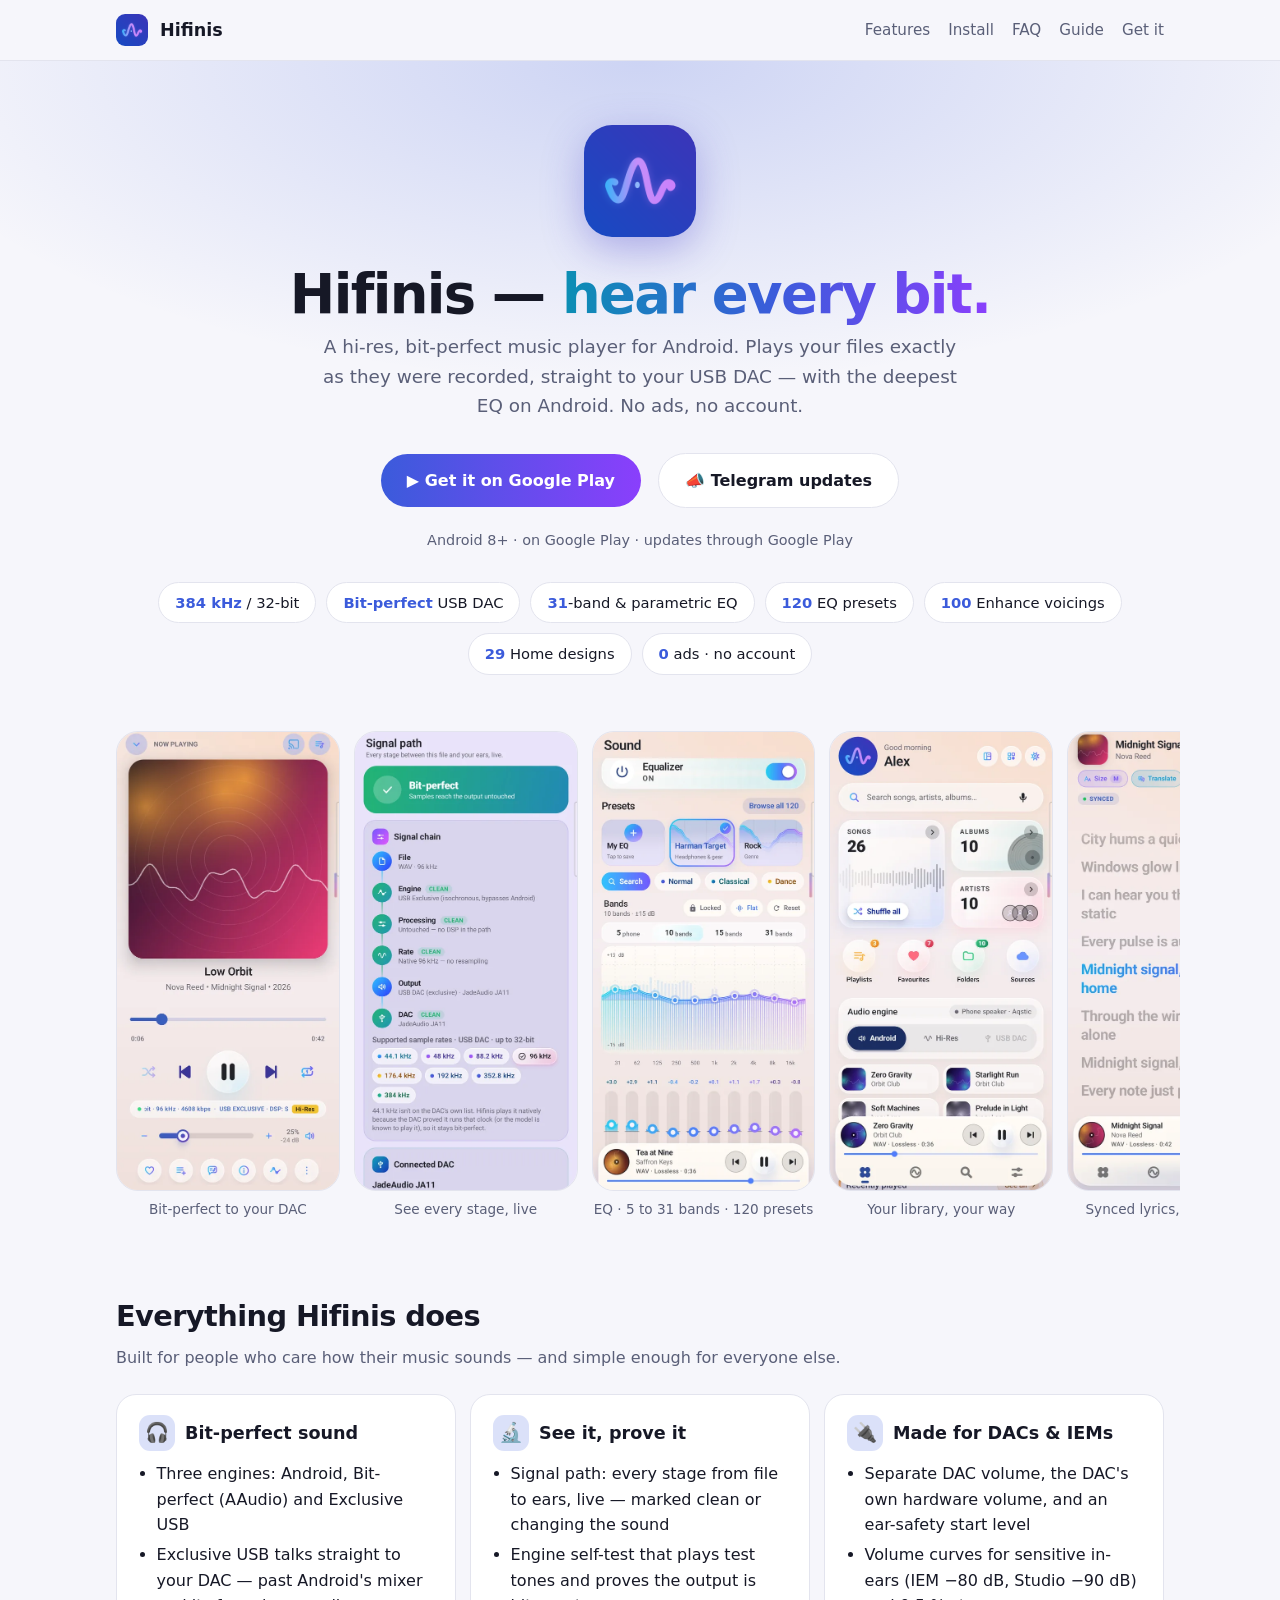
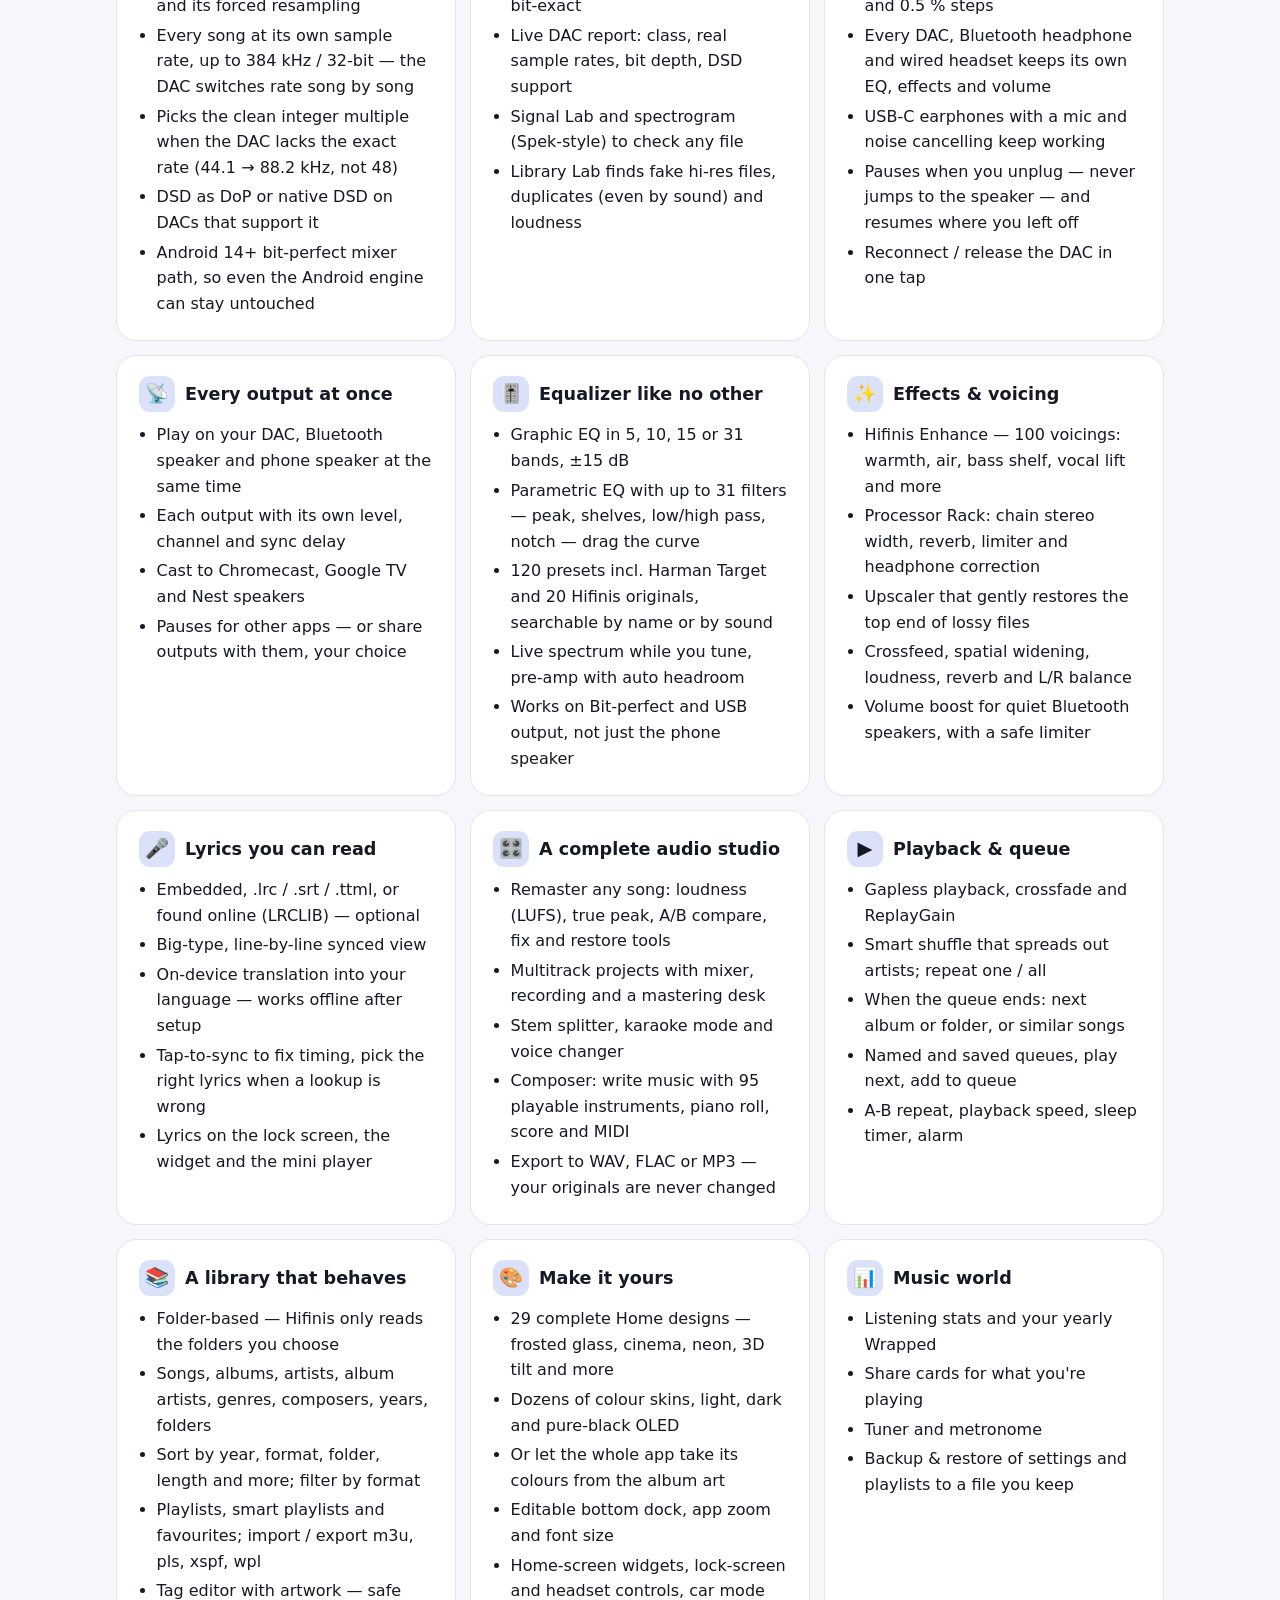
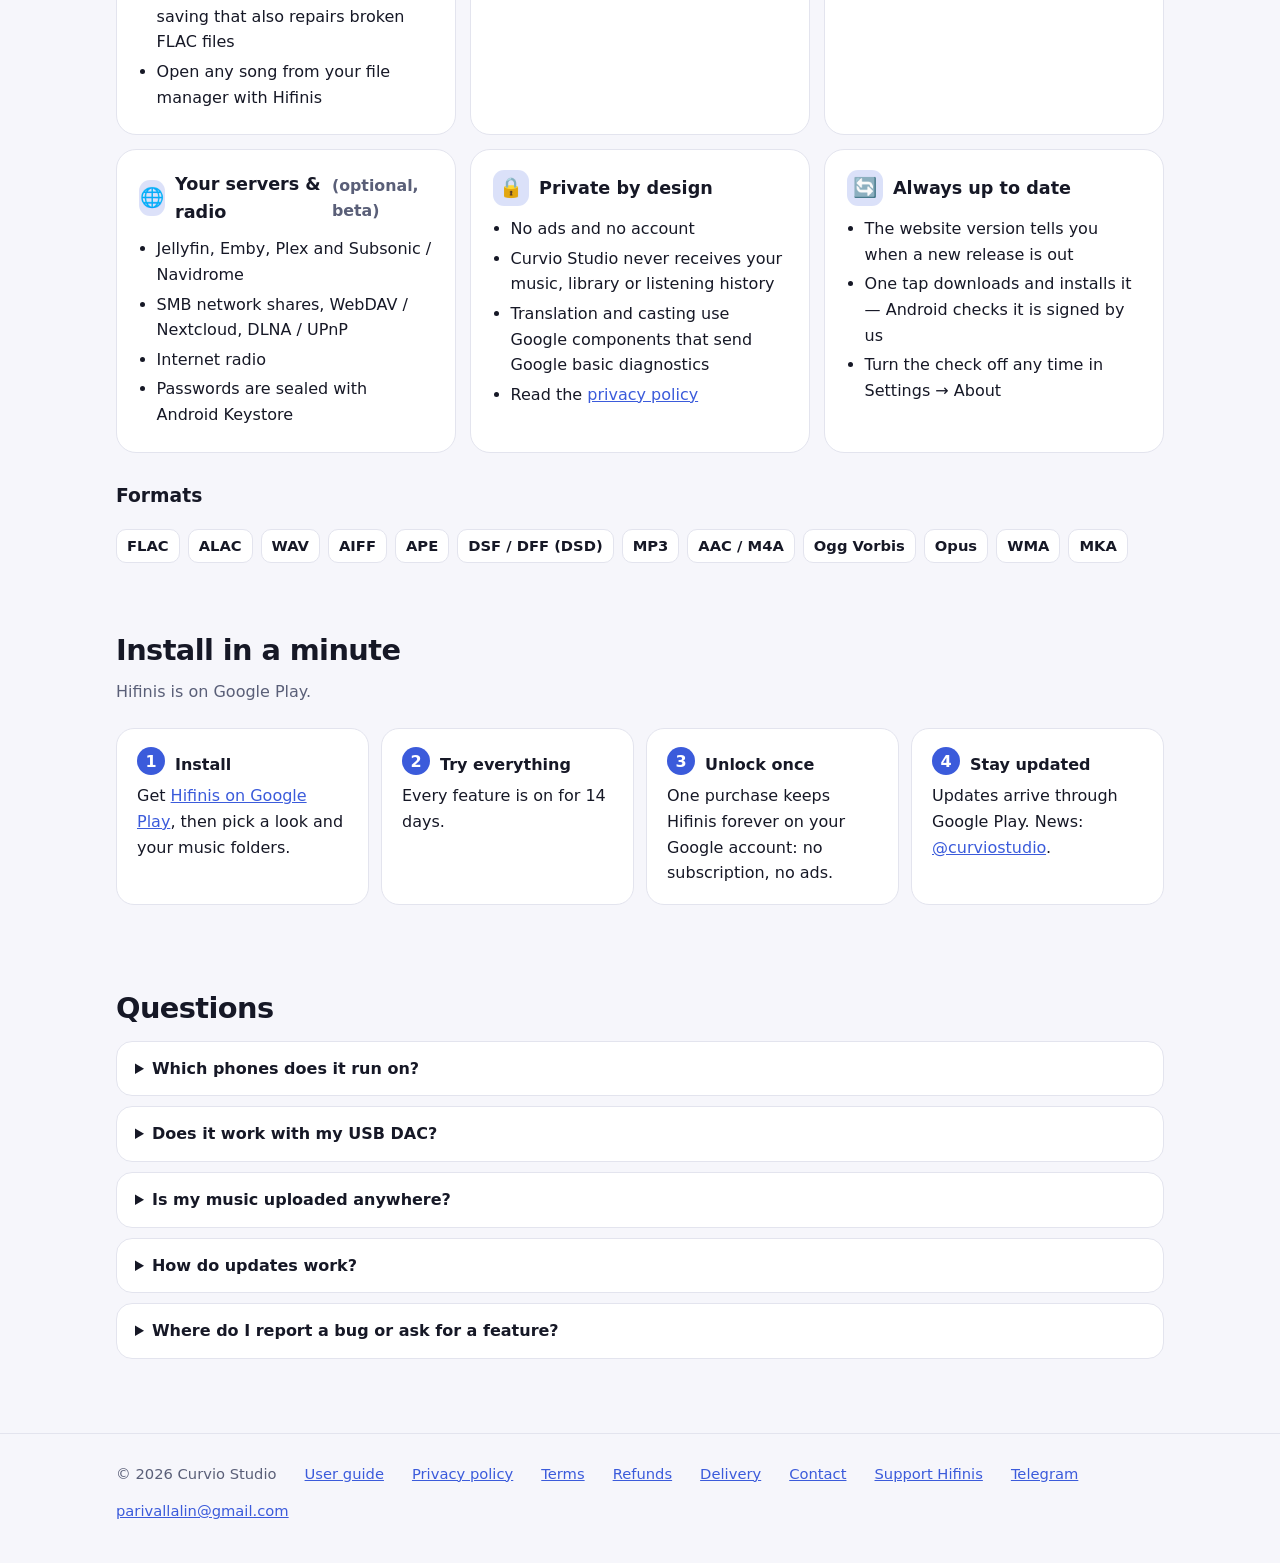
==== index.html @ c18408a7 "Support Hifinis page: Razorpay.me link + QR, linked from the homepage footer" ====
<!DOCTYPE html>
<html lang="en">
<head>
<meta name="google-site-verification" content="DgPeoBD3peI8d3aA-oLVMYidHm5n-wnnaxurU8jLHxc" />
<meta charset="utf-8">
<meta name="viewport" content="width=device-width, initial-scale=1">
<title>Hifinis — Hi-Res Bit-Perfect Music Player for Android (USB DAC, EQ, FLAC, DSD)</title>
<meta name="description" content="Hifinis is a hi-res music player for Android: bit-perfect USB DAC output up to 384 kHz, parametric and 31-band EQ with 120 presets, FLAC, ALAC, DSD, gapless, synced lyrics and an Audio Studio. No ads, no account. By Curvio Studio.">
<meta name="keywords" content="Hifinis, Hifinis music player, Hifinis app, hi-res music player Android, bit-perfect player, USB DAC player Android, FLAC player, DSD player, parametric EQ app, audiophile music player, Curvio Studio">
<meta name="author" content="Curvio Studio">
<link rel="canonical" href="https://parivallalin.github.io/hifinis/">
<link rel="icon" type="image/png" href="favicon.png">
<link rel="apple-touch-icon" href="icon-192.png">
<meta name="theme-color" content="#0b0d14">
<meta property="og:type" content="website">
<meta property="og:site_name" content="Hifinis">
<meta property="og:title" content="Hifinis — Hi-Res Music Player for Android">
<meta property="og:description" content="Bit-perfect USB DAC output, parametric EQ with 120 presets, FLAC/ALAC/DSD, gapless, synced lyrics. No ads, no account.">
<meta property="og:url" content="https://parivallalin.github.io/hifinis/">
<meta property="og:image" content="https://parivallalin.github.io/hifinis/og-image.png">
<meta name="twitter:card" content="summary_large_image">
<script type="application/ld+json">
{
  "@context": "https://schema.org",
  "@type": "SoftwareApplication",
  "name": "Hifinis",
  "alternateName": "Hifinis Music Player",
  "applicationCategory": "MultimediaApplication",
  "applicationSubCategory": "Music player",
  "operatingSystem": "Android 8.0 or later",
  "softwareVersion": "2.5.16",
  "description": "Hi-res, bit-perfect music player for Android with exclusive USB DAC output, parametric and graphic EQ, 120 presets, FLAC/ALAC/DSD support, gapless playback, synced lyrics and a built-in Audio Studio.",
  "url": "https://parivallalin.github.io/hifinis/",
  "downloadUrl": "https://play.google.com/store/apps/details?id=com.curvio.hifinis",
  "image": "https://parivallalin.github.io/hifinis/icon-512.png",
  "screenshot": "https://parivallalin.github.io/hifinis/screenshots/01-nowplaying.png",
  "author": { "@type": "Organization", "name": "Curvio Studio", "url": "https://t.me/curviostudio" }
}
</script>
<script type="application/ld+json">
{
  "@context": "https://schema.org",
  "@type": "FAQPage",
  "mainEntity": [
    { "@type": "Question", "name": "Does Hifinis support USB DACs?",
      "acceptedAnswer": { "@type": "Answer", "text": "Yes. Exclusive USB mode streams straight to a USB DAC, bypassing Android's mixer and resampler, at the file's own sample rate up to 384 kHz / 32-bit where the DAC supports it." } },
    { "@type": "Question", "name": "How do I install Hifinis?",
      "acceptedAnswer": { "@type": "Answer", "text": "Install Hifinis from Google Play. Every feature is on for 14 days; after that, one purchase unlocks it forever, with no subscription." } },
    { "@type": "Question", "name": "How does Hifinis update?",
      "acceptedAnswer": { "@type": "Answer", "text": "Updates arrive through Google Play, like any other app." } }
  ]
}
</script>
<style>
  :root {
    --bg: #0b0d14; --bg2: #121624; --card: #161b2b; --line: #262c40;
    --fg: #eef0f8; --muted: #a3a9c2; --accent: #6f8bff; --accent2: #b36bff; --cyan: #3fd2f5;
  }
  @media (prefers-color-scheme: light) {
    :root:not([data-theme="dark"]) {
      --bg: #f6f6fb; --bg2: #ffffff; --card: #ffffff; --line: #e3e4ee;
      --fg: #161826; --muted: #5a5f78; --accent: #3b5bdb; --accent2: #8a3ffc; --cyan: #0b8fb3;
    }
  }
  * { box-sizing: border-box; }
  html { scroll-behavior: smooth; }
  body { margin: 0; background: var(--bg); color: var(--fg); line-height: 1.6;
         font-family: system-ui, -apple-system, "Segoe UI", Roboto, sans-serif; }
  a { color: var(--accent); }
  .wrap { max-width: 1080px; margin: 0 auto; padding: 0 16px; }
  header.top { position: sticky; top: 0; z-index: 5; background: color-mix(in srgb, var(--bg) 88%, transparent);
               backdrop-filter: blur(10px); border-bottom: 1px solid var(--line); }
  header.top .wrap { display: flex; align-items: center; gap: 12px; height: 60px; }
  header.top img { width: 32px; height: 32px; border-radius: 9px; }
  header.top b { font-size: 1.1em; }
  header.top nav { margin-left: auto; display: flex; gap: 18px; font-size: 0.95em; }
  header.top nav a { color: var(--muted); text-decoration: none; }
  header.top nav a:hover { color: var(--fg); }
  @media (max-width: 640px) { header.top nav a.opt { display: none; } }

  .hero { padding: 64px 0 32px; text-align: center;
          background: radial-gradient(60% 50% at 50% 0%, color-mix(in srgb, var(--accent) 22%, transparent), transparent); }
  .hero img.logo { width: 112px; height: 112px; border-radius: 28px; box-shadow: 0 12px 40px rgba(70, 60, 200, 0.35); }
  .hero h1 { font-size: clamp(2.2em, 6vw, 3.4em); line-height: 1.1; margin: 20px 0 8px; letter-spacing: -0.03em; }
  .hero h1 span { background: linear-gradient(90deg, var(--cyan), var(--accent), var(--accent2));
                  -webkit-background-clip: text; background-clip: text; color: transparent; }
  .hero p.lead { font-size: 1.15em; color: var(--muted); max-width: 640px; margin: 0 auto 26px; }
  .btn { display: inline-flex; align-items: center; gap: 8px; font-weight: 650; text-decoration: none;
         padding: 14px 26px; border-radius: 999px; margin: 6px; }
  .btn.main { background: linear-gradient(90deg, var(--accent), var(--accent2)); color: #fff; }
  .btn.alt { border: 1px solid var(--line); color: var(--fg); background: var(--bg2); }
  .small { color: var(--muted); font-size: 0.9em; }
  .stats { display: flex; flex-wrap: wrap; justify-content: center; gap: 10px; margin: 30px 0 0; padding: 0; list-style: none; }
  .stats li { background: var(--card); border: 1px solid var(--line); border-radius: 999px; padding: 8px 16px; font-size: 0.92em; }
  .stats b { color: var(--accent); }

  .shots { display: flex; gap: 14px; overflow-x: auto; padding: 24px 16px 16px; scroll-snap-type: x mandatory;
           max-width: 1080px; margin: 0 auto; }
  .shots figure { margin: 0; flex: 0 0 auto; scroll-snap-align: center; text-align: center; }
  .shots img { height: 460px; width: auto; border-radius: 22px; border: 1px solid var(--line); display: block; }
  .shots figcaption { color: var(--muted); font-size: 0.85em; margin-top: 8px; }
  @media (max-width: 480px) { .shots img { height: 380px; } }

  section { padding: 56px 0 8px; }
  section h2 { font-size: 1.8em; letter-spacing: -0.02em; margin: 0 0 6px; }
  section p.sub { color: var(--muted); margin: 0 0 24px; }
  .grid { display: grid; grid-template-columns: repeat(auto-fill, minmax(300px, 1fr)); gap: 14px; }
  .card { background: var(--card); border: 1px solid var(--line); border-radius: 20px; padding: 20px 22px; }
  .card h3 { margin: 0 0 10px; font-size: 1.1em; display: flex; align-items: center; gap: 10px; }
  .card h3 .ic { width: 36px; height: 36px; border-radius: 11px; display: grid; place-items: center; font-size: 1.1em;
                 background: color-mix(in srgb, var(--accent) 18%, transparent); }
  .card ul { margin: 0; padding-left: 1.1em; }
  .card li { margin: 4px 0; }
  .formats { display: flex; flex-wrap: wrap; gap: 8px; }
  .formats span { border: 1px solid var(--line); background: var(--bg2); border-radius: 10px; padding: 4px 10px; font-weight: 600; font-size: 0.92em; }

  ol.steps { counter-reset: s; list-style: none; padding: 0; display: grid; gap: 12px;
             grid-template-columns: repeat(auto-fill, minmax(240px, 1fr)); }
  ol.steps li { counter-increment: s; background: var(--card); border: 1px solid var(--line); border-radius: 18px; padding: 18px 20px; }
  ol.steps li::before { content: counter(s); display: inline-grid; place-items: center; width: 28px; height: 28px;
                        border-radius: 50%; background: var(--accent); color: #fff; font-weight: 700; margin: 0 10px 8px 0; vertical-align: middle; }
  details { background: var(--card); border: 1px solid var(--line); border-radius: 16px; padding: 14px 18px; margin: 10px 0; }
  details summary { cursor: pointer; font-weight: 650; }
  details p { color: var(--muted); margin: 10px 0 0; }
  footer { border-top: 1px solid var(--line); margin-top: 56px; padding: 28px 0 40px; color: var(--muted); font-size: 0.92em; }
  footer .wrap { display: flex; flex-wrap: wrap; gap: 14px 28px; }
</style>
</head>
<body>

<header class="top">
  <div class="wrap">
    <img src="icon-192.png" alt="Hifinis logo">
    <b>Hifinis</b>
    <nav>
      <a class="opt" href="#features">Features</a>
      <a class="opt" href="#install">Install</a>
      <a class="opt" href="#faq">FAQ</a>
      <a href="guide.html">Guide</a>
      <a href="#install">Get it</a>
    </nav>
  </div>
</header>

<div class="hero">
  <div class="wrap">
    <img class="logo" src="icon-512.png" alt="Hifinis app icon" width="112" height="112">
    <h1>Hifinis — <span>hear every bit.</span></h1>
    <p class="lead">A hi-res, bit-perfect music player for Android. Plays your files exactly as they were
    recorded, straight to your USB DAC — with the deepest EQ on Android. No ads, no account.</p>
    <a class="btn main" href="#install">▶ Get it on Google Play</a>
    <a class="btn alt" href="https://t.me/curviostudio">📣 Telegram updates</a>
    <p class="small">Android 8+ · on Google Play · updates through Google Play</p>
    <ul class="stats">
      <li><b>384 kHz</b> / 32-bit</li>
      <li><b>Bit-perfect</b> USB DAC</li>
      <li><b>31</b>-band &amp; parametric EQ</li>
      <li><b>120</b> EQ presets</li>
      <li><b>100</b> Enhance voicings</li>
      <li><b>29</b> Home designs</li>
      <li><b>0</b> ads · no account</li>
    </ul>
  </div>
</div>

<div class="shots" aria-label="Screenshots">
  <figure><img src="screenshots/01-nowplaying.webp" alt="Hifinis Now Playing: 96 kHz WAV, USB Exclusive, bit-perfect to a JadeAudio JA11 DAC, Hi-Res badge" loading="lazy" width="540" height="1115"><figcaption>Bit-perfect to your DAC</figcaption></figure>
  <figure><img src="screenshots/02-signal-path.webp" alt="Hifinis signal path: file, engine, processing and DAC all marked clean — bit-perfect" loading="lazy" width="540" height="1115"><figcaption>See every stage, live</figcaption></figure>
  <figure><img src="screenshots/03-eq.webp" alt="Hifinis 10-band equalizer with the Harman Target preset and live spectrum" loading="lazy" width="540" height="1115"><figcaption>EQ · 5 to 31 bands · 120 presets</figcaption></figure>
  <figure><img src="screenshots/04-home.webp" alt="Hifinis Home in the Frosted glass design: songs, albums, artists, playlists, favourites" loading="lazy" width="540" height="1115"><figcaption>Your library, your way</figcaption></figure>
  <figure><img src="screenshots/05-lyrics.webp" alt="Hifinis synced lyrics in big type with Translate, Sync and Lock screen" loading="lazy" width="540" height="1115"><figcaption>Synced lyrics, big and clear</figcaption></figure>
  <figure><img src="screenshots/06-outputs.webp" alt="Hifinis Outputs: USB DAC, phone speaker, Cast and sharing with other apps" loading="lazy" width="540" height="1115"><figcaption>One app, every device</figcaption></figure>
  <figure><img src="screenshots/07-studio.webp" alt="Hifinis Audio Studio: waveform, A/B compare, loudness and true-peak meters, remaster presets" loading="lazy" width="540" height="1115"><figcaption>A full audio studio</figcaption></figure>
  <figure><img src="screenshots/08-designs.webp" alt="Hifinis Home in the dark Cinema design" loading="lazy" width="540" height="1115"><figcaption>29 designs. Make it yours</figcaption></figure>
</div>

<main class="wrap">

<section id="features">
  <h2>Everything Hifinis does</h2>
  <p class="sub">Built for people who care how their music sounds — and simple enough for everyone else.</p>
  <div class="grid">
    <div class="card">
      <h3><span class="ic">🎧</span>Bit-perfect sound</h3>
      <ul>
        <li>Three engines: Android, Bit-perfect (AAudio) and Exclusive USB</li>
        <li>Exclusive USB talks straight to your DAC — past Android's mixer and its forced resampling</li>
        <li>Every song at its own sample rate, up to 384 kHz / 32-bit — the DAC switches rate song by song</li>
        <li>Picks the clean integer multiple when the DAC lacks the exact rate (44.1 → 88.2 kHz, not 48)</li>
        <li>DSD as DoP or native DSD on DACs that support it</li>
        <li>Android 14+ bit-perfect mixer path, so even the Android engine can stay untouched</li>
      </ul>
    </div>
    <div class="card">
      <h3><span class="ic">🔬</span>See it, prove it</h3>
      <ul>
        <li>Signal path: every stage from file to ears, live — marked clean or changing the sound</li>
        <li>Engine self-test that plays test tones and proves the output is bit-exact</li>
        <li>Live DAC report: class, real sample rates, bit depth, DSD support</li>
        <li>Signal Lab and spectrogram (Spek-style) to check any file</li>
        <li>Library Lab finds fake hi-res files, duplicates (even by sound) and loudness</li>
      </ul>
    </div>
    <div class="card">
      <h3><span class="ic">🔌</span>Made for DACs &amp; IEMs</h3>
      <ul>
        <li>Separate DAC volume, the DAC's own hardware volume, and an ear-safety start level</li>
        <li>Volume curves for sensitive in-ears (IEM −80 dB, Studio −90 dB) and 0.5 % steps</li>
        <li>Every DAC, Bluetooth headphone and wired headset keeps its own EQ, effects and volume</li>
        <li>USB-C earphones with a mic and noise cancelling keep working</li>
        <li>Pauses when you unplug — never jumps to the speaker — and resumes where you left off</li>
        <li>Reconnect / release the DAC in one tap</li>
      </ul>
    </div>
    <div class="card">
      <h3><span class="ic">📡</span>Every output at once</h3>
      <ul>
        <li>Play on your DAC, Bluetooth speaker and phone speaker at the same time</li>
        <li>Each output with its own level, channel and sync delay</li>
        <li>Cast to Chromecast, Google TV and Nest speakers</li>
        <li>Pauses for other apps — or share outputs with them, your choice</li>
      </ul>
    </div>
    <div class="card">
      <h3><span class="ic">🎚️</span>Equalizer like no other</h3>
      <ul>
        <li>Graphic EQ in 5, 10, 15 or 31 bands, ±15 dB</li>
        <li>Parametric EQ with up to 31 filters — peak, shelves, low/high pass, notch — drag the curve</li>
        <li>120 presets incl. Harman Target and 20 Hifinis originals, searchable by name or by sound</li>
        <li>Live spectrum while you tune, pre-amp with auto headroom</li>
        <li>Works on Bit-perfect and USB output, not just the phone speaker</li>
      </ul>
    </div>
    <div class="card">
      <h3><span class="ic">✨</span>Effects &amp; voicing</h3>
      <ul>
        <li>Hifinis Enhance — 100 voicings: warmth, air, bass shelf, vocal lift and more</li>
        <li>Processor Rack: chain stereo width, reverb, limiter and headphone correction</li>
        <li>Upscaler that gently restores the top end of lossy files</li>
        <li>Crossfeed, spatial widening, loudness, reverb and L/R balance</li>
        <li>Volume boost for quiet Bluetooth speakers, with a safe limiter</li>
      </ul>
    </div>
    <div class="card">
      <h3><span class="ic">🎤</span>Lyrics you can read</h3>
      <ul>
        <li>Embedded, .lrc / .srt / .ttml, or found online (LRCLIB) — optional</li>
        <li>Big-type, line-by-line synced view</li>
        <li>On-device translation into your language — works offline after setup</li>
        <li>Tap-to-sync to fix timing, pick the right lyrics when a lookup is wrong</li>
        <li>Lyrics on the lock screen, the widget and the mini player</li>
      </ul>
    </div>
    <div class="card">
      <h3><span class="ic">🎛️</span>A complete audio studio</h3>
      <ul>
        <li>Remaster any song: loudness (LUFS), true peak, A/B compare, fix and restore tools</li>
        <li>Multitrack projects with mixer, recording and a mastering desk</li>
        <li>Stem splitter, karaoke mode and voice changer</li>
        <li>Composer: write music with 95 playable instruments, piano roll, score and MIDI</li>
        <li>Export to WAV, FLAC or MP3 — your originals are never changed</li>
      </ul>
    </div>
    <div class="card">
      <h3><span class="ic">▶️</span>Playback &amp; queue</h3>
      <ul>
        <li>Gapless playback, crossfade and ReplayGain</li>
        <li>Smart shuffle that spreads out artists; repeat one / all</li>
        <li>When the queue ends: next album or folder, or similar songs</li>
        <li>Named and saved queues, play next, add to queue</li>
        <li>A-B repeat, playback speed, sleep timer, alarm</li>
      </ul>
    </div>
    <div class="card">
      <h3><span class="ic">📚</span>A library that behaves</h3>
      <ul>
        <li>Folder-based — Hifinis only reads the folders you choose</li>
        <li>Songs, albums, artists, album artists, genres, composers, years, folders</li>
        <li>Sort by year, format, folder, length and more; filter by format</li>
        <li>Playlists, smart playlists and favourites; import / export m3u, pls, xspf, wpl</li>
        <li>Tag editor with artwork — safe saving that also repairs broken FLAC files</li>
        <li>Open any song from your file manager with Hifinis</li>
      </ul>
    </div>
    <div class="card">
      <h3><span class="ic">🎨</span>Make it yours</h3>
      <ul>
        <li>29 complete Home designs — frosted glass, cinema, neon, 3D tilt and more</li>
        <li>Dozens of colour skins, light, dark and pure-black OLED</li>
        <li>Or let the whole app take its colours from the album art</li>
        <li>Editable bottom dock, app zoom and font size</li>
        <li>Home-screen widgets, lock-screen and headset controls, car mode</li>
      </ul>
    </div>
    <div class="card">
      <h3><span class="ic">📊</span>Music world</h3>
      <ul>
        <li>Listening stats and your yearly Wrapped</li>
        <li>Share cards for what you're playing</li>
        <li>Tuner and metronome</li>
        <li>Backup &amp; restore of settings and playlists to a file you keep</li>
      </ul>
    </div>
    <div class="card">
      <h3><span class="ic">🌐</span>Your servers & radio <span class="small">(optional, beta)</span></h3>
      <ul>
        <li>Jellyfin, Emby, Plex and Subsonic / Navidrome</li>
        <li>SMB network shares, WebDAV / Nextcloud, DLNA / UPnP</li>
        <li>Internet radio</li>
        <li>Passwords are sealed with Android Keystore</li>
      </ul>
    </div>
    <div class="card">
      <h3><span class="ic">🔒</span>Private by design</h3>
      <ul>
        <li>No ads and no account</li>
        <li>Curvio Studio never receives your music, library or listening history</li>
        <li>Translation and casting use Google components that send Google basic diagnostics</li>
        <li>Read the <a href="privacy.html">privacy policy</a></li>
      </ul>
    </div>
    <div class="card">
      <h3><span class="ic">🔄</span>Always up to date</h3>
      <ul>
        <li>The website version tells you when a new release is out</li>
        <li>One tap downloads and installs it — Android checks it is signed by us</li>
        <li>Turn the check off any time in Settings → About</li>
      </ul>
    </div>
  </div>

  <h3 style="margin-top:28px">Formats</h3>
  <div class="formats">
    <span>FLAC</span><span>ALAC</span><span>WAV</span><span>AIFF</span><span>APE</span><span>DSF / DFF (DSD)</span>
    <span>MP3</span><span>AAC / M4A</span><span>Ogg Vorbis</span><span>Opus</span><span>WMA</span><span>MKA</span>
  </div>
</section>

<section id="install">
  <h2>Install in a minute</h2>
  <p class="sub">Hifinis is on Google Play.</p>
  <ol class="steps">
    <li><b>Install</b><br>Get <a href="https://play.google.com/store/apps/details?id=com.curvio.hifinis">Hifinis on Google Play</a>, then pick a look and your music folders.</li>
    <li><b>Try everything</b><br>Every feature is on for 14 days.</li>
    <li><b>Unlock once</b><br>One purchase keeps Hifinis forever on your Google account: no subscription, no ads.</li>
    <li><b>Stay updated</b><br>Updates arrive through Google Play. News: <a href="https://t.me/curviostudio">@curviostudio</a>.</li>
  </ol>
</section>

<section id="faq">
  <h2>Questions</h2>
  <details><summary>Which phones does it run on?</summary><p>Android 8.0 or newer on 64-bit phones (almost every phone from the last several years). Install it from Google Play and it picks the right version for your phone.</p></details>
  <details><summary>Does it work with my USB DAC?</summary><p>Hifinis works with standard USB Audio Class DACs and dongles. Exclusive USB mode plays bit-perfect at the file's own rate where the DAC supports it, up to 384 kHz / 32-bit.</p></details>
  <details><summary>Is my music uploaded anywhere?</summary><p>No. Hifinis reads only the folders you choose and never sends your library anywhere. Optional online lyrics, artist images and the update check are explained in the <a href="privacy.html">privacy policy</a>.</p></details>
  <details><summary>How do updates work?</summary><p>Through Google Play, like any other app. Installed an APK from this site before? Install from Google Play over it — your library, playlists, EQ and settings are kept.</p></details>
  <details><summary>Where do I report a bug or ask for a feature?</summary><p>Join the community at <a href="https://t.me/curvio_community">@curvio_community</a> or email <a href="mailto:parivallalin@gmail.com">parivallalin@gmail.com</a>.</p></details>
</section>

</main>

<footer>
  <div class="wrap">
    <span>© 2026 Curvio Studio</span>
    <a href="guide.html">User guide</a>
    <a href="privacy.html">Privacy policy</a>
    <a href="terms.html">Terms</a>
    <a href="refund.html">Refunds</a>
    <a href="shipping.html">Delivery</a>
    <a href="contact.html">Contact</a>
    <a href="support.html">Support Hifinis</a>
    <a href="https://t.me/curviostudio">Telegram</a>
    <a href="mailto:parivallalin@gmail.com">parivallalin@gmail.com</a>
  </div>
</footer>
</body>
</html>
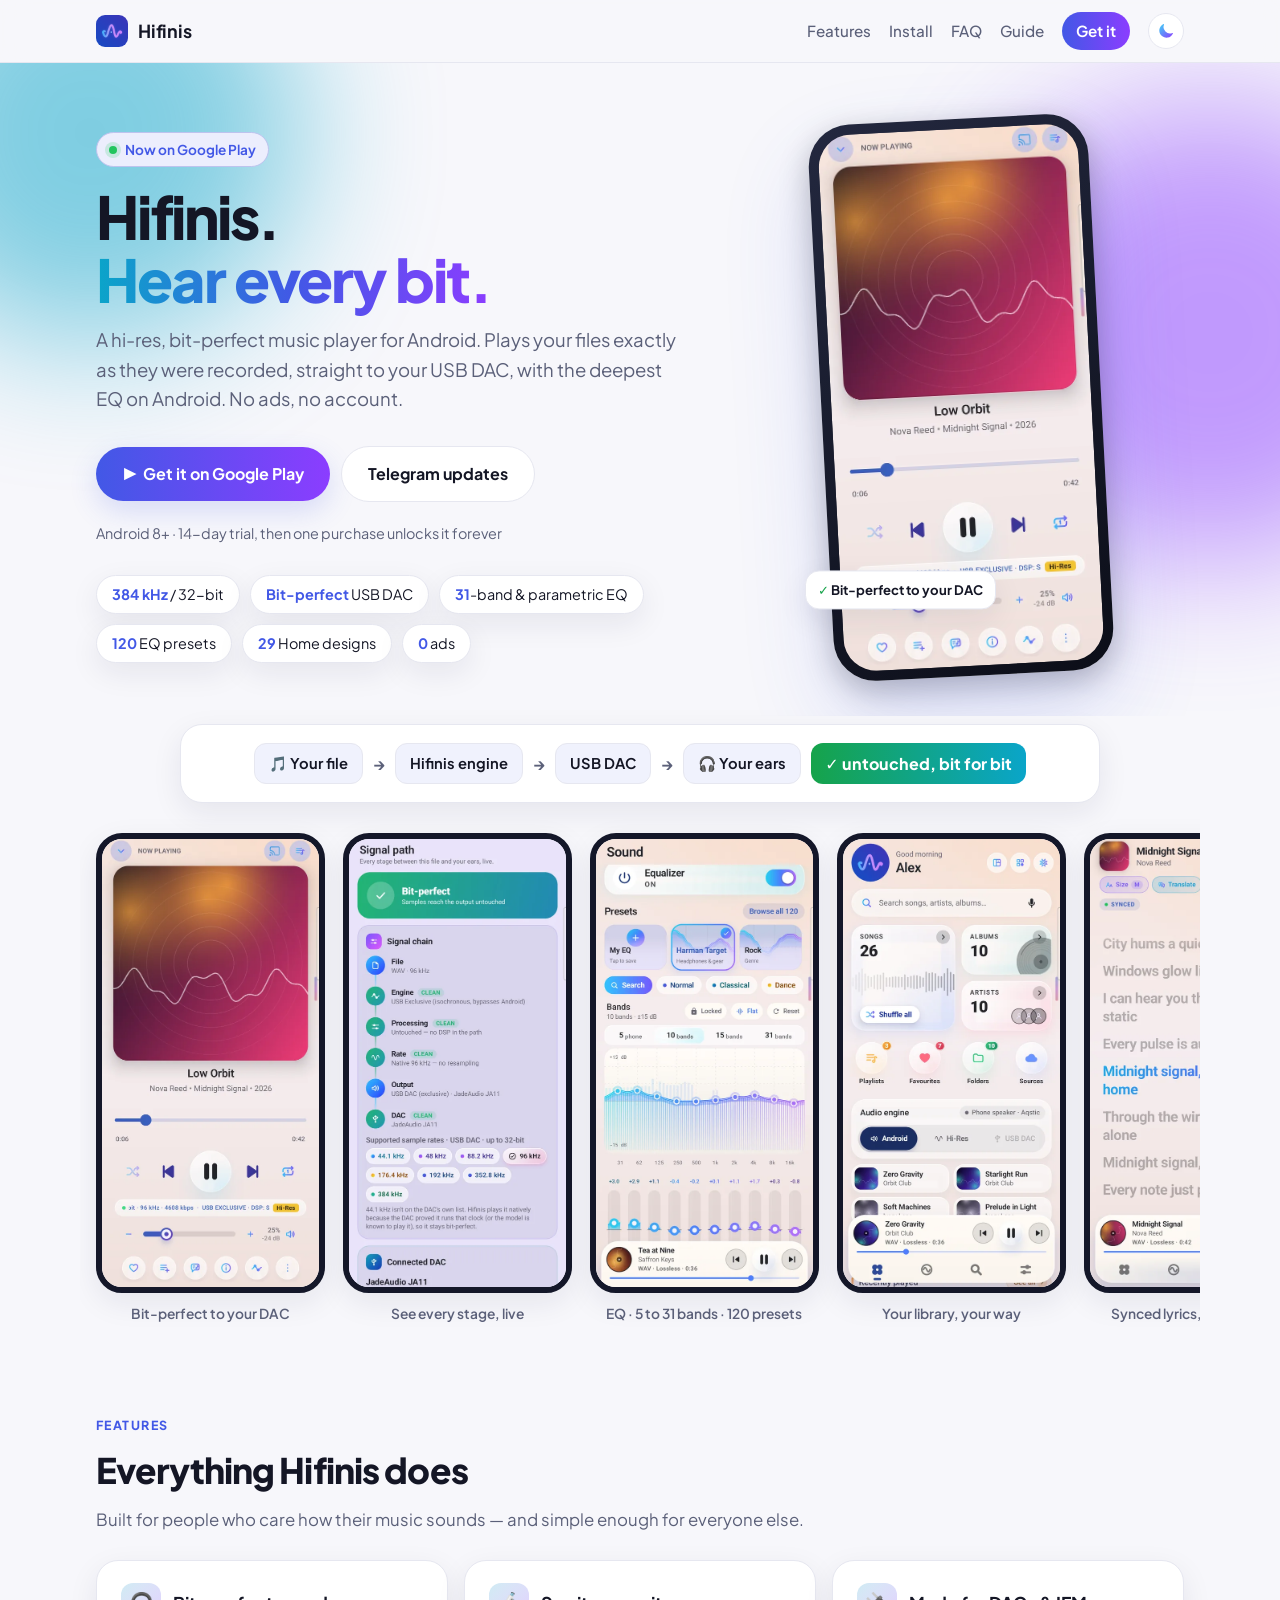
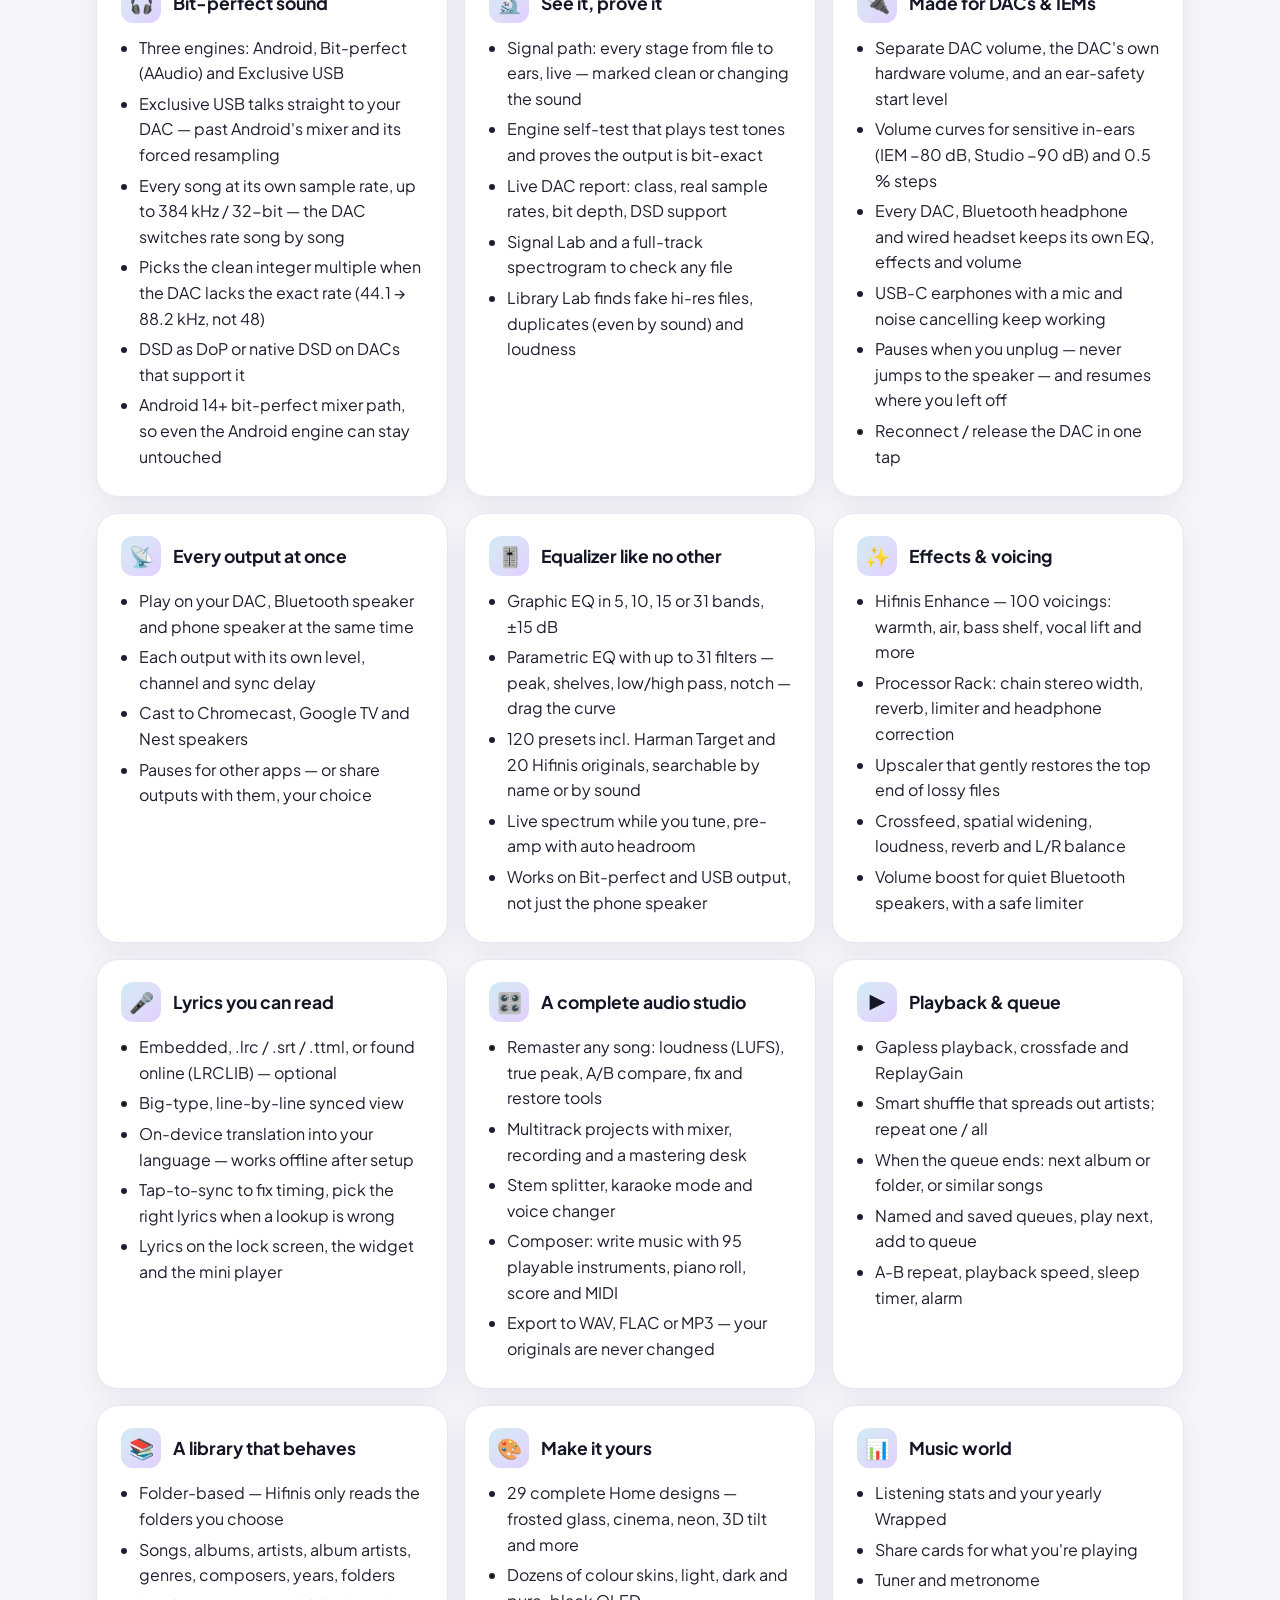
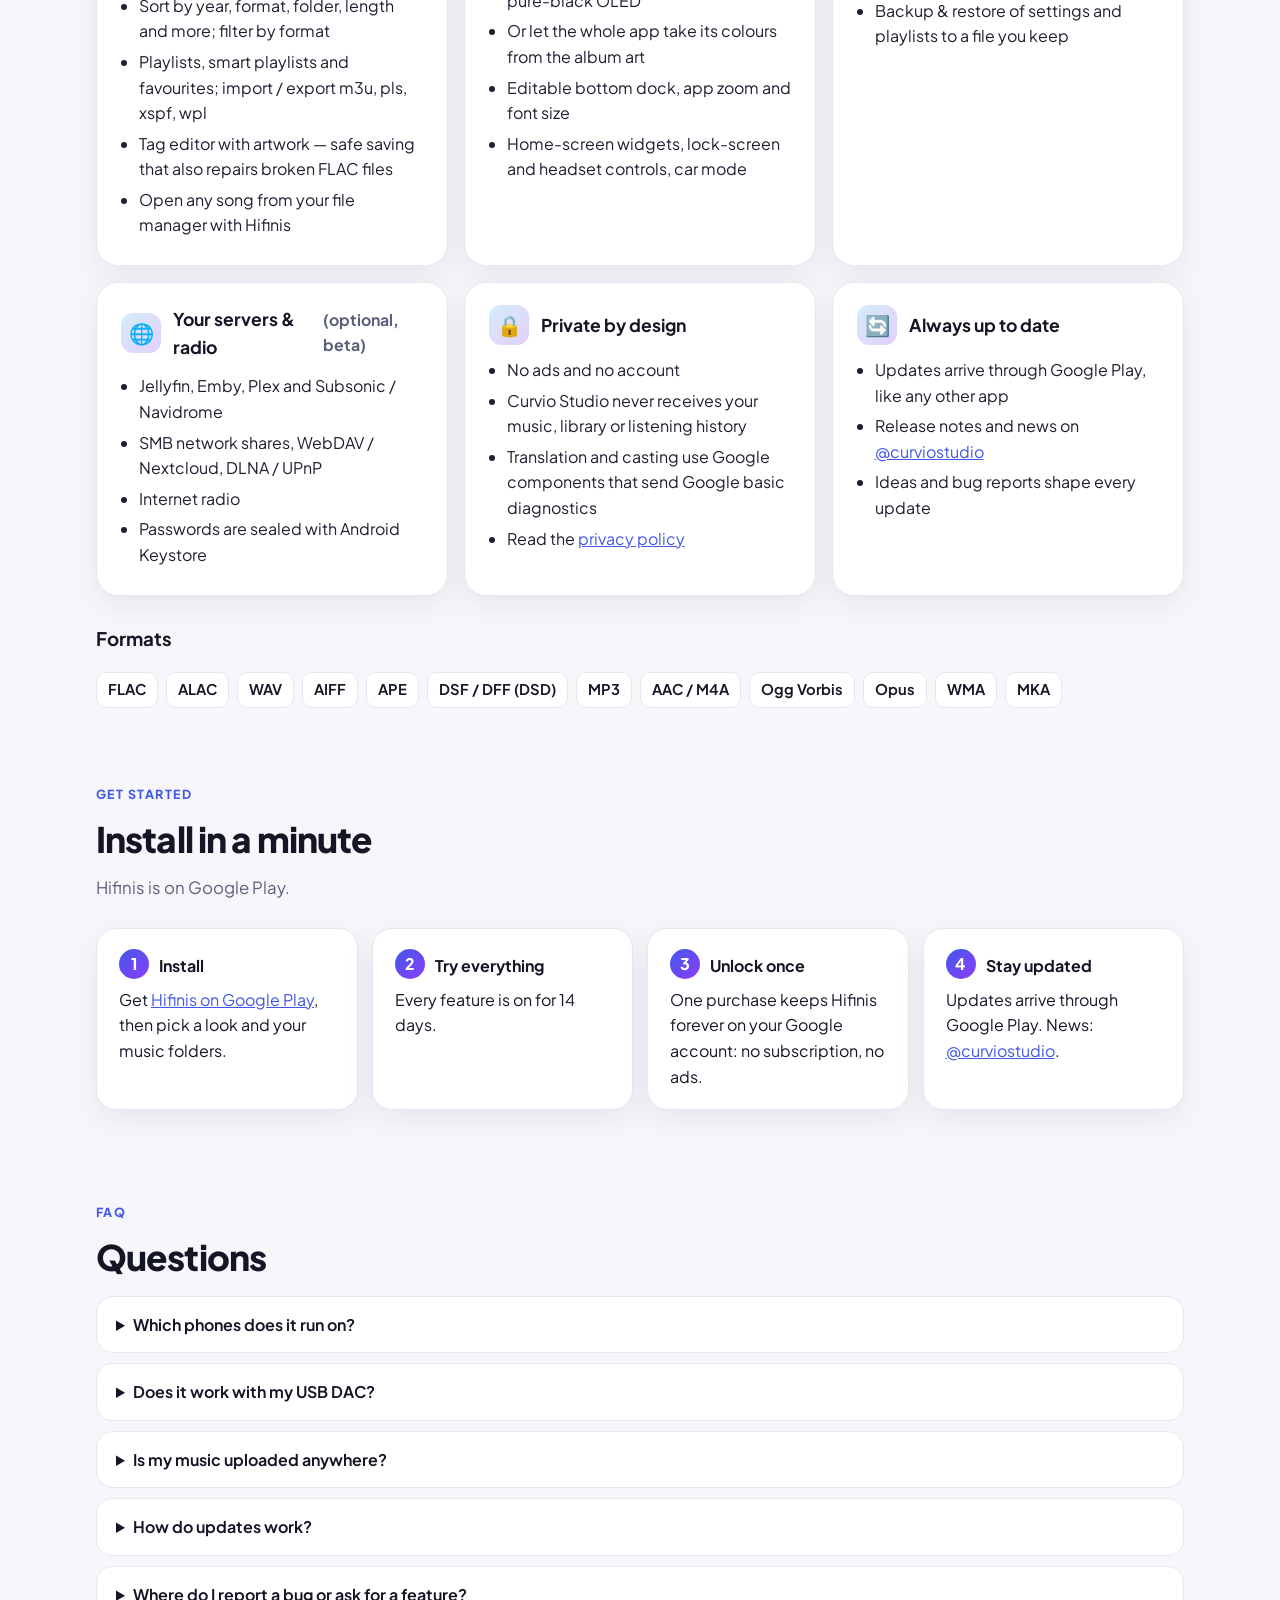
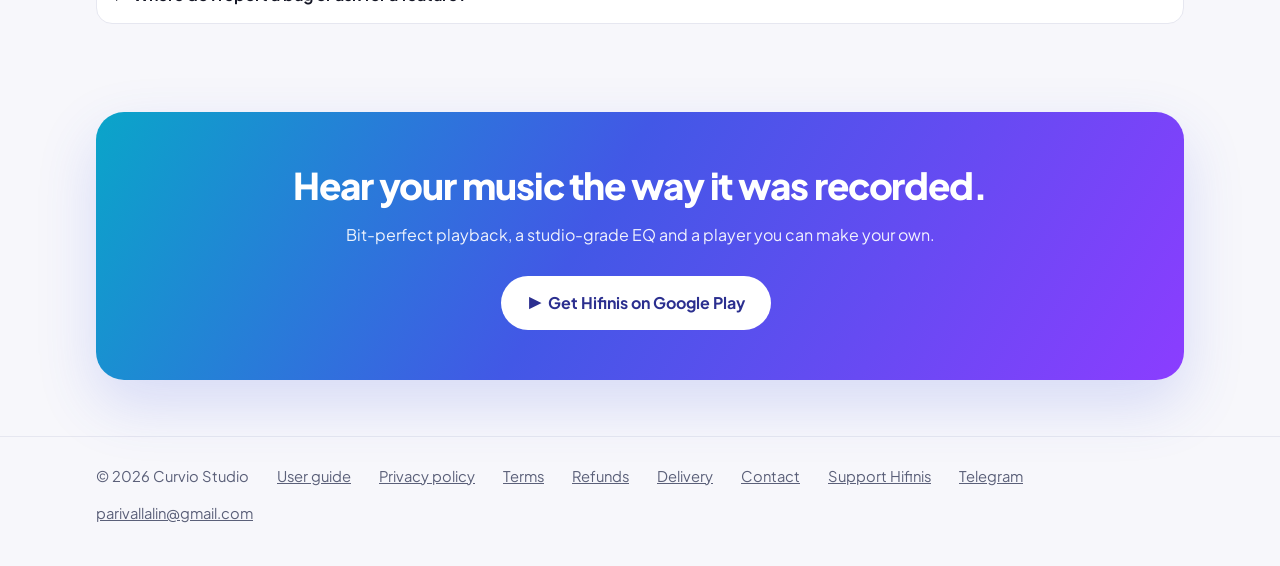
==== commit 828d9334: "Site: light by default with a sun/moon switch, new hero with the app in a phone frame, signal-path s" ====
--- a/index.html
+++ b/index.html
@@ -4,21 +4,40 @@
 <meta name="google-site-verification" content="DgPeoBD3peI8d3aA-oLVMYidHm5n-wnnaxurU8jLHxc" />
 <meta charset="utf-8">
 <meta name="viewport" content="width=device-width, initial-scale=1">
-<title>Hifinis — Hi-Res Bit-Perfect Music Player for Android (USB DAC, EQ, FLAC, DSD)</title>
-<meta name="description" content="Hifinis is a hi-res music player for Android: bit-perfect USB DAC output up to 384 kHz, parametric and 31-band EQ with 120 presets, FLAC, ALAC, DSD, gapless, synced lyrics and an Audio Studio. No ads, no account. By Curvio Studio.">
+<title>Hifinis — Bit-Perfect Hi-Res Music Player for Android (USB DAC, FLAC, DSD, EQ)</title>
+<meta name="description" content="Hifinis is a bit-perfect hi-res music and audio player for Android: offline FLAC, ALAC, DSD and MP3 playback straight to your USB DAC up to 384 kHz, a 31-band and parametric equalizer with 120 presets, gapless, synced lyrics and an Audio Studio. No ads, no account.">
 <meta name="keywords" content="Hifinis, Hifinis music player, Hifinis app, hi-res music player Android, bit-perfect player, USB DAC player Android, FLAC player, DSD player, parametric EQ app, audiophile music player, Curvio Studio">
 <meta name="author" content="Curvio Studio">
-<link rel="canonical" href="https://parivallalin.github.io/hifinis/">
+<link rel="canonical" href="https://hifinis.com/">
 <link rel="icon" type="image/png" href="favicon.png">
 <link rel="apple-touch-icon" href="icon-192.png">
-<meta name="theme-color" content="#0b0d14">
+<meta name="theme-color" content="#f7f7fb">
+<link rel="preconnect" href="https://fonts.googleapis.com">
+<link rel="preconnect" href="https://fonts.gstatic.com" crossorigin>
+<link href="https://fonts.googleapis.com/css2?family=Plus+Jakarta+Sans:wght@400;500;600;700;800&display=swap" rel="stylesheet">
+<script src="theme.js"></script>
 <meta property="og:type" content="website">
 <meta property="og:site_name" content="Hifinis">
 <meta property="og:title" content="Hifinis — Hi-Res Music Player for Android">
 <meta property="og:description" content="Bit-perfect USB DAC output, parametric EQ with 120 presets, FLAC/ALAC/DSD, gapless, synced lyrics. No ads, no account.">
-<meta property="og:url" content="https://parivallalin.github.io/hifinis/">
-<meta property="og:image" content="https://parivallalin.github.io/hifinis/og-image.png">
+<meta property="og:url" content="https://hifinis.com/">
+<meta property="og:image" content="https://hifinis.com/og-image.png">
+<meta property="og:image:alt" content="Hifinis, the bit-perfect music player for Android">
+<meta property="og:locale" content="en_US">
 <meta name="twitter:card" content="summary_large_image">
+<script type="application/ld+json">
+{
+  "@context": "https://schema.org",
+  "@graph": [
+    { "@type": "WebSite", "@id": "https://hifinis.com/#website", "url": "https://hifinis.com/",
+      "name": "Hifinis", "alternateName": ["Hifinis Music Player", "Hifinis app"], "inLanguage": "en",
+      "publisher": { "@id": "https://hifinis.com/#org" } },
+    { "@type": "Organization", "@id": "https://hifinis.com/#org", "name": "Curvio Studio", "url": "https://hifinis.com/",
+      "logo": "https://hifinis.com/icon-512.png",
+      "sameAs": ["https://t.me/curviostudio", "https://play.google.com/store/apps/details?id=com.curvio.hifinis"] }
+  ]
+}
+</script>
 <script type="application/ld+json">
 {
   "@context": "https://schema.org",
@@ -30,11 +49,13 @@
   "operatingSystem": "Android 8.0 or later",
   "softwareVersion": "2.5.16",
   "description": "Hi-res, bit-perfect music player for Android with exclusive USB DAC output, parametric and graphic EQ, 120 presets, FLAC/ALAC/DSD support, gapless playback, synced lyrics and a built-in Audio Studio.",
-  "url": "https://parivallalin.github.io/hifinis/",
+  "url": "https://hifinis.com/",
   "downloadUrl": "https://play.google.com/store/apps/details?id=com.curvio.hifinis",
-  "image": "https://parivallalin.github.io/hifinis/icon-512.png",
-  "screenshot": "https://parivallalin.github.io/hifinis/screenshots/01-nowplaying.png",
-  "author": { "@type": "Organization", "name": "Curvio Studio", "url": "https://t.me/curviostudio" }
+  "image": "https://hifinis.com/icon-512.png",
+  "screenshot": "https://hifinis.com/screenshots/01-nowplaying.png",
+  "author": { "@id": "https://hifinis.com/#org" },
+  "publisher": { "@id": "https://hifinis.com/#org" },
+  "inLanguage": "en"
 }
 </script>
 <script type="application/ld+json">
@@ -52,78 +73,138 @@
 }
 </script>
 <style>
+  /* Light by default; dark only when picked with the header button (theme.js). */
   :root {
+    --bg: #f7f7fb; --bg2: #ffffff; --card: #ffffff; --line: #e6e7f0;
+    --fg: #141625; --muted: #5b6079; --accent: #4258e6; --accent2: #8b3dff; --cyan: #0aa5c9;
+    --glow: rgba(66, 88, 230, 0.18); --shadow: 0 10px 30px rgba(20, 22, 60, 0.08);
+  }
+  :root[data-theme="dark"] {
     --bg: #0b0d14; --bg2: #121624; --card: #161b2b; --line: #262c40;
     --fg: #eef0f8; --muted: #a3a9c2; --accent: #6f8bff; --accent2: #b36bff; --cyan: #3fd2f5;
-  }
-  @media (prefers-color-scheme: light) {
-    :root:not([data-theme="dark"]) {
-      --bg: #f6f6fb; --bg2: #ffffff; --card: #ffffff; --line: #e3e4ee;
-      --fg: #161826; --muted: #5a5f78; --accent: #3b5bdb; --accent2: #8a3ffc; --cyan: #0b8fb3;
-    }
+    --glow: rgba(111, 139, 255, 0.22); --shadow: 0 10px 30px rgba(0, 0, 0, 0.35);
   }
   * { box-sizing: border-box; }
   html { scroll-behavior: smooth; }
-  body { margin: 0; background: var(--bg); color: var(--fg); line-height: 1.6;
-         font-family: system-ui, -apple-system, "Segoe UI", Roboto, sans-serif; }
+  body { margin: 0; background: var(--bg); color: var(--fg); line-height: 1.6; overflow-x: hidden;
+         font-family: "Plus Jakarta Sans", system-ui, -apple-system, "Segoe UI", Roboto, sans-serif;
+         transition: background .3s, color .3s; }
   a { color: var(--accent); }
-  .wrap { max-width: 1080px; margin: 0 auto; padding: 0 16px; }
-  header.top { position: sticky; top: 0; z-index: 5; background: color-mix(in srgb, var(--bg) 88%, transparent);
-               backdrop-filter: blur(10px); border-bottom: 1px solid var(--line); }
-  header.top .wrap { display: flex; align-items: center; gap: 12px; height: 60px; }
+  .wrap { max-width: 1120px; margin: 0 auto; padding: 0 16px; }
+  .grad { background: linear-gradient(90deg, var(--cyan), var(--accent), var(--accent2));
+          -webkit-background-clip: text; background-clip: text; color: transparent; }
+
+  header.top { position: sticky; top: 0; z-index: 10; background: color-mix(in srgb, var(--bg) 82%, transparent);
+               backdrop-filter: blur(14px); -webkit-backdrop-filter: blur(14px); border-bottom: 1px solid var(--line); }
+  header.top .wrap { display: flex; align-items: center; gap: 10px; height: 62px; }
   header.top img { width: 32px; height: 32px; border-radius: 9px; }
-  header.top b { font-size: 1.1em; }
-  header.top nav { margin-left: auto; display: flex; gap: 18px; font-size: 0.95em; }
-  header.top nav a { color: var(--muted); text-decoration: none; }
+  header.top b { font-size: 1.12em; letter-spacing: -0.01em; }
+  header.top nav { margin-left: auto; display: flex; align-items: center; gap: 18px; font-size: 0.95em; }
+  header.top nav a { color: var(--muted); text-decoration: none; font-weight: 500; }
   header.top nav a:hover { color: var(--fg); }
-  @media (max-width: 640px) { header.top nav a.opt { display: none; } }
-
-  .hero { padding: 64px 0 32px; text-align: center;
-          background: radial-gradient(60% 50% at 50% 0%, color-mix(in srgb, var(--accent) 22%, transparent), transparent); }
-  .hero img.logo { width: 112px; height: 112px; border-radius: 28px; box-shadow: 0 12px 40px rgba(70, 60, 200, 0.35); }
-  .hero h1 { font-size: clamp(2.2em, 6vw, 3.4em); line-height: 1.1; margin: 20px 0 8px; letter-spacing: -0.03em; }
-  .hero h1 span { background: linear-gradient(90deg, var(--cyan), var(--accent), var(--accent2));
-                  -webkit-background-clip: text; background-clip: text; color: transparent; }
-  .hero p.lead { font-size: 1.15em; color: var(--muted); max-width: 640px; margin: 0 auto 26px; }
-  .btn { display: inline-flex; align-items: center; gap: 8px; font-weight: 650; text-decoration: none;
-         padding: 14px 26px; border-radius: 999px; margin: 6px; }
-  .btn.main { background: linear-gradient(90deg, var(--accent), var(--accent2)); color: #fff; }
+  header.top nav a.cta { color: #fff; background: linear-gradient(90deg, var(--accent), var(--accent2));
+                         padding: 7px 14px; border-radius: 999px; font-weight: 650; }
+  .theme-btn { width: 36px; height: 36px; border-radius: 50%; border: 1px solid var(--line); background: var(--bg2);
+               display: grid; place-items: center; cursor: pointer; padding: 0; transition: transform .2s; }
+  .theme-btn:hover { transform: rotate(-15deg) scale(1.06); }
+  @media (max-width: 680px) { header.top nav a.opt { display: none; } header.top nav { gap: 12px; } }
+
+  /* Hero: text + the app in a phone frame, soft moving glows behind */
+  .hero { position: relative; padding: 56px 0 40px; overflow: hidden; }
+  .blob { position: absolute; border-radius: 50%; filter: blur(70px); opacity: .5; z-index: 0; pointer-events: none; }
+  .blob.a { width: 420px; height: 420px; background: var(--cyan); top: -140px; left: -120px; animation: drift 16s ease-in-out infinite; }
+  .blob.b { width: 460px; height: 460px; background: var(--accent2); top: 40px; right: -160px; animation: drift 19s ease-in-out infinite reverse; }
+  :root[data-theme="dark"] .blob { opacity: .32; }
+  @keyframes drift { 0%,100% { transform: translate(0,0) scale(1); } 50% { transform: translate(40px,30px) scale(1.08); } }
+  .hero .wrap { position: relative; z-index: 1; display: grid; grid-template-columns: 1.15fr .85fr; gap: 40px; align-items: center; }
+  @media (max-width: 900px) { .hero .wrap { grid-template-columns: 1fr; text-align: center; } .hero .phone { margin: 10px auto 0; } }
+  .eyebrow { display: inline-flex; align-items: center; gap: 8px; font-size: .85em; font-weight: 650; color: var(--accent);
+             background: color-mix(in srgb, var(--accent) 10%, var(--bg2)); border: 1px solid color-mix(in srgb, var(--accent) 25%, var(--line));
+             padding: 6px 12px; border-radius: 999px; }
+  .eyebrow i { width: 8px; height: 8px; border-radius: 50%; background: #22c55e; box-shadow: 0 0 0 4px rgba(34,197,94,.18); }
+  .hero h1 { font-size: clamp(2.3em, 5.6vw, 3.7em); line-height: 1.06; margin: 18px 0 14px; letter-spacing: -0.035em; font-weight: 800; }
+  .hero p.lead { font-size: 1.16em; color: var(--muted); max-width: 580px; margin: 0 0 26px; }
+  @media (max-width: 900px) { .hero p.lead { margin: 0 auto 26px; } }
+  .btn { display: inline-flex; align-items: center; gap: 9px; font-weight: 700; text-decoration: none;
+         padding: 14px 26px; border-radius: 999px; margin: 6px 8px 6px 0; transition: transform .2s, box-shadow .2s; }
+  .btn:hover { transform: translateY(-2px); }
+  .btn.main { background: linear-gradient(90deg, var(--accent), var(--accent2)); color: #fff; box-shadow: 0 10px 28px var(--glow); }
+  .btn.main:hover { box-shadow: 0 16px 36px var(--glow); }
   .btn.alt { border: 1px solid var(--line); color: var(--fg); background: var(--bg2); }
   .small { color: var(--muted); font-size: 0.9em; }
-  .stats { display: flex; flex-wrap: wrap; justify-content: center; gap: 10px; margin: 30px 0 0; padding: 0; list-style: none; }
-  .stats li { background: var(--card); border: 1px solid var(--line); border-radius: 999px; padding: 8px 16px; font-size: 0.92em; }
+  .phone { width: 280px; justify-self: center; padding: 10px; border-radius: 42px; position: relative;
+           background: linear-gradient(150deg, #23283f, #0c0e18); box-shadow: 0 40px 90px var(--glow), 0 10px 30px rgba(0,0,0,.25);
+           transform: rotate(-3deg); transition: transform .5s; }
+  .phone:hover { transform: rotate(0deg) translateY(-4px); }
+  .phone img { display: block; width: 100%; height: auto; border-radius: 33px; }
+  .phone .badge { position: absolute; left: -26px; bottom: 70px; background: var(--bg2); color: var(--fg); border: 1px solid var(--line);
+                  border-radius: 14px; padding: 8px 12px; font-size: .82em; font-weight: 700; box-shadow: var(--shadow); transform: rotate(3deg); }
+  .phone .badge span { color: #16a34a; }
+  @media (max-width: 380px) { .phone { width: 240px; } .phone .badge { left: -8px; } }
+  .stats { display: flex; flex-wrap: wrap; gap: 10px; margin: 30px 0 0; padding: 0; list-style: none; }
+  @media (max-width: 900px) { .stats { justify-content: center; } }
+  .stats li { background: var(--card); border: 1px solid var(--line); border-radius: 999px; padding: 7px 15px; font-size: 0.9em; box-shadow: var(--shadow); }
   .stats b { color: var(--accent); }
 
-  .shots { display: flex; gap: 14px; overflow-x: auto; padding: 24px 16px 16px; scroll-snap-type: x mandatory;
-           max-width: 1080px; margin: 0 auto; }
+  /* The signal path strip */
+  .path { display: flex; flex-wrap: wrap; justify-content: center; align-items: center; gap: 10px; margin: 8px auto 0; padding: 18px;
+          max-width: 920px; border-radius: 22px; background: var(--card); border: 1px solid var(--line); box-shadow: var(--shadow); }
+  .path .st { padding: 8px 14px; border-radius: 12px; font-weight: 650; font-size: .92em;
+              background: color-mix(in srgb, var(--accent) 8%, var(--bg2)); border: 1px solid var(--line); }
+  .path .ar { color: var(--muted); font-weight: 700; }
+  .path .ok { padding: 8px 14px; border-radius: 12px; font-weight: 750; color: #fff; background: linear-gradient(90deg, #16a34a, #0aa5c9); }
+
+  .shots { display: flex; gap: 18px; overflow-x: auto; padding: 30px 16px 22px; scroll-snap-type: x mandatory; max-width: 1120px; margin: 0 auto; }
   .shots figure { margin: 0; flex: 0 0 auto; scroll-snap-align: center; text-align: center; }
-  .shots img { height: 460px; width: auto; border-radius: 22px; border: 1px solid var(--line); display: block; }
-  .shots figcaption { color: var(--muted); font-size: 0.85em; margin-top: 8px; }
+  .shots img { height: 460px; width: auto; border-radius: 26px; border: 6px solid #141729; display: block; box-shadow: var(--shadow);
+               transition: transform .3s; }
+  .shots img:hover { transform: translateY(-6px); }
+  .shots figcaption { color: var(--muted); font-size: 0.86em; margin-top: 10px; font-weight: 600; }
   @media (max-width: 480px) { .shots img { height: 380px; } }
 
-  section { padding: 56px 0 8px; }
-  section h2 { font-size: 1.8em; letter-spacing: -0.02em; margin: 0 0 6px; }
-  section p.sub { color: var(--muted); margin: 0 0 24px; }
-  .grid { display: grid; grid-template-columns: repeat(auto-fill, minmax(300px, 1fr)); gap: 14px; }
-  .card { background: var(--card); border: 1px solid var(--line); border-radius: 20px; padding: 20px 22px; }
-  .card h3 { margin: 0 0 10px; font-size: 1.1em; display: flex; align-items: center; gap: 10px; }
-  .card h3 .ic { width: 36px; height: 36px; border-radius: 11px; display: grid; place-items: center; font-size: 1.1em;
-                 background: color-mix(in srgb, var(--accent) 18%, transparent); }
-  .card ul { margin: 0; padding-left: 1.1em; }
-  .card li { margin: 4px 0; }
+  section { padding: 64px 0 8px; }
+  .label { display: inline-block; font-size: .78em; font-weight: 750; letter-spacing: .12em; text-transform: uppercase; color: var(--accent); margin-bottom: 6px; }
+  section h2 { font-size: clamp(1.6em, 3.6vw, 2.2em); letter-spacing: -0.025em; margin: 0 0 8px; font-weight: 800; }
+  section p.sub { color: var(--muted); margin: 0 0 26px; font-size: 1.05em; }
+  .grid { display: grid; grid-template-columns: repeat(auto-fill, minmax(300px, 1fr)); gap: 16px; }
+  @media (max-width: 360px) { .grid { grid-template-columns: 1fr; } }
+  .card { background: var(--card); border: 1px solid var(--line); border-radius: 22px; padding: 22px 24px; box-shadow: var(--shadow);
+          transition: transform .25s, border-color .25s, box-shadow .25s; }
+  .card:hover { transform: translateY(-4px); border-color: color-mix(in srgb, var(--accent) 45%, var(--line)); box-shadow: 0 18px 40px var(--glow); }
+  .card h3 { margin: 0 0 12px; font-size: 1.1em; display: flex; align-items: center; gap: 12px; }
+  .card h3 .ic { width: 40px; height: 40px; border-radius: 12px; display: grid; place-items: center; font-size: 1.15em; flex: none;
+                 background: linear-gradient(135deg, color-mix(in srgb, var(--cyan) 22%, transparent), color-mix(in srgb, var(--accent2) 26%, transparent)); }
+  .card ul { margin: 0; padding-left: 1.1em; color: color-mix(in srgb, var(--fg) 88%, var(--muted)); }
+  .card li { margin: 5px 0; }
   .formats { display: flex; flex-wrap: wrap; gap: 8px; }
-  .formats span { border: 1px solid var(--line); background: var(--bg2); border-radius: 10px; padding: 4px 10px; font-weight: 600; font-size: 0.92em; }
-
-  ol.steps { counter-reset: s; list-style: none; padding: 0; display: grid; gap: 12px;
-             grid-template-columns: repeat(auto-fill, minmax(240px, 1fr)); }
-  ol.steps li { counter-increment: s; background: var(--card); border: 1px solid var(--line); border-radius: 18px; padding: 18px 20px; }
-  ol.steps li::before { content: counter(s); display: inline-grid; place-items: center; width: 28px; height: 28px;
-                        border-radius: 50%; background: var(--accent); color: #fff; font-weight: 700; margin: 0 10px 8px 0; vertical-align: middle; }
-  details { background: var(--card); border: 1px solid var(--line); border-radius: 16px; padding: 14px 18px; margin: 10px 0; }
+  .formats span { border: 1px solid var(--line); background: var(--bg2); border-radius: 10px; padding: 5px 11px; font-weight: 650; font-size: 0.92em; }
+
+  ol.steps { counter-reset: s; list-style: none; padding: 0; display: grid; gap: 14px; grid-template-columns: repeat(auto-fill, minmax(240px, 1fr)); }
+  ol.steps li { counter-increment: s; background: var(--card); border: 1px solid var(--line); border-radius: 20px; padding: 20px 22px; box-shadow: var(--shadow); }
+  ol.steps li::before { content: counter(s); display: inline-grid; place-items: center; width: 30px; height: 30px;
+                        border-radius: 50%; background: linear-gradient(135deg, var(--accent), var(--accent2)); color: #fff; font-weight: 750; margin: 0 10px 8px 0; vertical-align: middle; }
+  details { background: var(--card); border: 1px solid var(--line); border-radius: 16px; padding: 15px 19px; margin: 10px 0; }
+  details[open] { border-color: color-mix(in srgb, var(--accent) 40%, var(--line)); }
   details summary { cursor: pointer; font-weight: 650; }
   details p { color: var(--muted); margin: 10px 0 0; }
+
+  .final { margin: 70px auto 0; max-width: 1120px; padding: 0 16px; }
+  .final .box { border-radius: 28px; padding: 44px 28px; text-align: center; color: #fff; position: relative; overflow: hidden;
+                background: linear-gradient(120deg, #0aa5c9, #4258e6 45%, #8b3dff); box-shadow: 0 24px 60px var(--glow); }
+  .final h2 { margin: 0 0 8px; font-size: clamp(1.6em, 4vw, 2.3em); letter-spacing: -0.03em; font-weight: 800; }
+  .final p { margin: 0 0 22px; opacity: .92; }
+  .final .btn { background: #fff; color: #2b2f8f; }
   footer { border-top: 1px solid var(--line); margin-top: 56px; padding: 28px 0 40px; color: var(--muted); font-size: 0.92em; }
   footer .wrap { display: flex; flex-wrap: wrap; gap: 14px 28px; }
+  footer a { color: var(--muted); }
+
+  /* Fade-in on scroll (off for people who turn motion off) */
+  .reveal { opacity: 0; transform: translateY(18px); transition: opacity .6s ease, transform .6s ease; }
+  .reveal.in { opacity: 1; transform: none; }
+  @media (prefers-reduced-motion: reduce) {
+    .reveal { opacity: 1; transform: none; transition: none; }
+    .blob { animation: none; } .phone, .card, .btn, .shots img { transition: none; }
+  }
 </style>
 </head>
 <body>
@@ -137,29 +218,45 @@
       <a class="opt" href="#install">Install</a>
       <a class="opt" href="#faq">FAQ</a>
       <a href="guide.html">Guide</a>
-      <a href="#install">Get it</a>
+      <a class="cta" href="https://play.google.com/store/apps/details?id=com.curvio.hifinis">Get it</a>
     </nav>
   </div>
 </header>
 
 <div class="hero">
+  <div class="blob a"></div><div class="blob b"></div>
   <div class="wrap">
-    <img class="logo" src="icon-512.png" alt="Hifinis app icon" width="112" height="112">
-    <h1>Hifinis — <span>hear every bit.</span></h1>
-    <p class="lead">A hi-res, bit-perfect music player for Android. Plays your files exactly as they were
-    recorded, straight to your USB DAC — with the deepest EQ on Android. No ads, no account.</p>
-    <a class="btn main" href="#install">▶ Get it on Google Play</a>
-    <a class="btn alt" href="https://t.me/curviostudio">📣 Telegram updates</a>
-    <p class="small">Android 8+ · on Google Play · updates through Google Play</p>
-    <ul class="stats">
-      <li><b>384 kHz</b> / 32-bit</li>
-      <li><b>Bit-perfect</b> USB DAC</li>
-      <li><b>31</b>-band &amp; parametric EQ</li>
-      <li><b>120</b> EQ presets</li>
-      <li><b>100</b> Enhance voicings</li>
-      <li><b>29</b> Home designs</li>
-      <li><b>0</b> ads · no account</li>
-    </ul>
+    <div>
+      <span class="eyebrow"><i></i>Now on Google Play</span>
+      <h1>Hifinis.<br><span class="grad">Hear every bit.</span></h1>
+      <p class="lead">A hi-res, bit-perfect music player for Android. Plays your files exactly as they were
+      recorded, straight to your USB DAC, with the deepest EQ on Android. No ads, no account.</p>
+      <a class="btn main" href="https://play.google.com/store/apps/details?id=com.curvio.hifinis">&#9654;&nbsp; Get it on Google Play</a>
+      <a class="btn alt" href="https://t.me/curviostudio">Telegram updates</a>
+      <p class="small">Android 8+ · 14-day trial, then one purchase unlocks it forever</p>
+      <ul class="stats">
+        <li><b>384 kHz</b> / 32-bit</li>
+        <li><b>Bit-perfect</b> USB DAC</li>
+        <li><b>31</b>-band &amp; parametric EQ</li>
+        <li><b>120</b> EQ presets</li>
+        <li><b>29</b> Home designs</li>
+        <li><b>0</b> ads</li>
+      </ul>
+    </div>
+    <div class="phone">
+      <img src="screenshots/01-nowplaying.webp" alt="Hifinis Now Playing: 96 kHz WAV, USB Exclusive, bit-perfect to a USB DAC" width="540" height="1115">
+      <div class="badge"><span>&#10003;</span> Bit-perfect to your DAC</div>
+    </div>
+  </div>
+</div>
+
+<div class="wrap reveal">
+  <div class="path" aria-label="Signal path">
+    <span class="st">&#127925; Your file</span><span class="ar">&rarr;</span>
+    <span class="st">Hifinis engine</span><span class="ar">&rarr;</span>
+    <span class="st">USB DAC</span><span class="ar">&rarr;</span>
+    <span class="st">&#127911; Your ears</span>
+    <span class="ok">&#10003; untouched, bit for bit</span>
   </div>
 </div>
 
@@ -176,7 +273,8 @@
 
 <main class="wrap">
 
-<section id="features">
+<section id="features" class="reveal">
+  <span class="label">Features</span>
   <h2>Everything Hifinis does</h2>
   <p class="sub">Built for people who care how their music sounds — and simple enough for everyone else.</p>
   <div class="grid">
@@ -197,7 +295,7 @@
         <li>Signal path: every stage from file to ears, live — marked clean or changing the sound</li>
         <li>Engine self-test that plays test tones and proves the output is bit-exact</li>
         <li>Live DAC report: class, real sample rates, bit depth, DSD support</li>
-        <li>Signal Lab and spectrogram (Spek-style) to check any file</li>
+        <li>Signal Lab and a full-track spectrogram to check any file</li>
         <li>Library Lab finds fake hi-res files, duplicates (even by sound) and loudness</li>
       </ul>
     </div>
@@ -322,9 +420,9 @@
     <div class="card">
       <h3><span class="ic">🔄</span>Always up to date</h3>
       <ul>
-        <li>The website version tells you when a new release is out</li>
-        <li>One tap downloads and installs it — Android checks it is signed by us</li>
-        <li>Turn the check off any time in Settings → About</li>
+        <li>Updates arrive through Google Play, like any other app</li>
+        <li>Release notes and news on <a href="https://t.me/curviostudio">@curviostudio</a></li>
+        <li>Ideas and bug reports shape every update</li>
       </ul>
     </div>
   </div>
@@ -336,7 +434,8 @@
   </div>
 </section>
 
-<section id="install">
+<section id="install" class="reveal">
+  <span class="label">Get started</span>
   <h2>Install in a minute</h2>
   <p class="sub">Hifinis is on Google Play.</p>
   <ol class="steps">
@@ -347,7 +446,8 @@
   </ol>
 </section>
 
-<section id="faq">
+<section id="faq" class="reveal">
+  <span class="label">FAQ</span>
   <h2>Questions</h2>
   <details><summary>Which phones does it run on?</summary><p>Android 8.0 or newer on 64-bit phones (almost every phone from the last several years). Install it from Google Play and it picks the right version for your phone.</p></details>
   <details><summary>Does it work with my USB DAC?</summary><p>Hifinis works with standard USB Audio Class DACs and dongles. Exclusive USB mode plays bit-perfect at the file's own rate where the DAC supports it, up to 384 kHz / 32-bit.</p></details>
@@ -357,6 +457,14 @@
 </section>
 
 </main>
+
+<div class="final reveal">
+  <div class="box">
+    <h2>Hear your music the way it was recorded.</h2>
+    <p>Bit-perfect playback, a studio-grade EQ and a player you can make your own.</p>
+    <a class="btn" href="https://play.google.com/store/apps/details?id=com.curvio.hifinis">&#9654;&nbsp; Get Hifinis on Google Play</a>
+  </div>
+</div>
 
 <footer>
   <div class="wrap">
@@ -372,5 +480,16 @@
     <a href="mailto:parivallalin@gmail.com">parivallalin@gmail.com</a>
   </div>
 </footer>
+<script>
+  // Fade sections in as they scroll into view.
+  (function () {
+    var els = document.querySelectorAll('.reveal');
+    if (!('IntersectionObserver' in window)) { els.forEach(function (e) { e.classList.add('in'); }); return; }
+    var io = new IntersectionObserver(function (entries) {
+      entries.forEach(function (en) { if (en.isIntersecting) { en.target.classList.add('in'); io.unobserve(en.target); } });
+    }, { threshold: 0.08 });
+    els.forEach(function (e) { io.observe(e); });
+  })();
+</script>
 </body>
 </html>
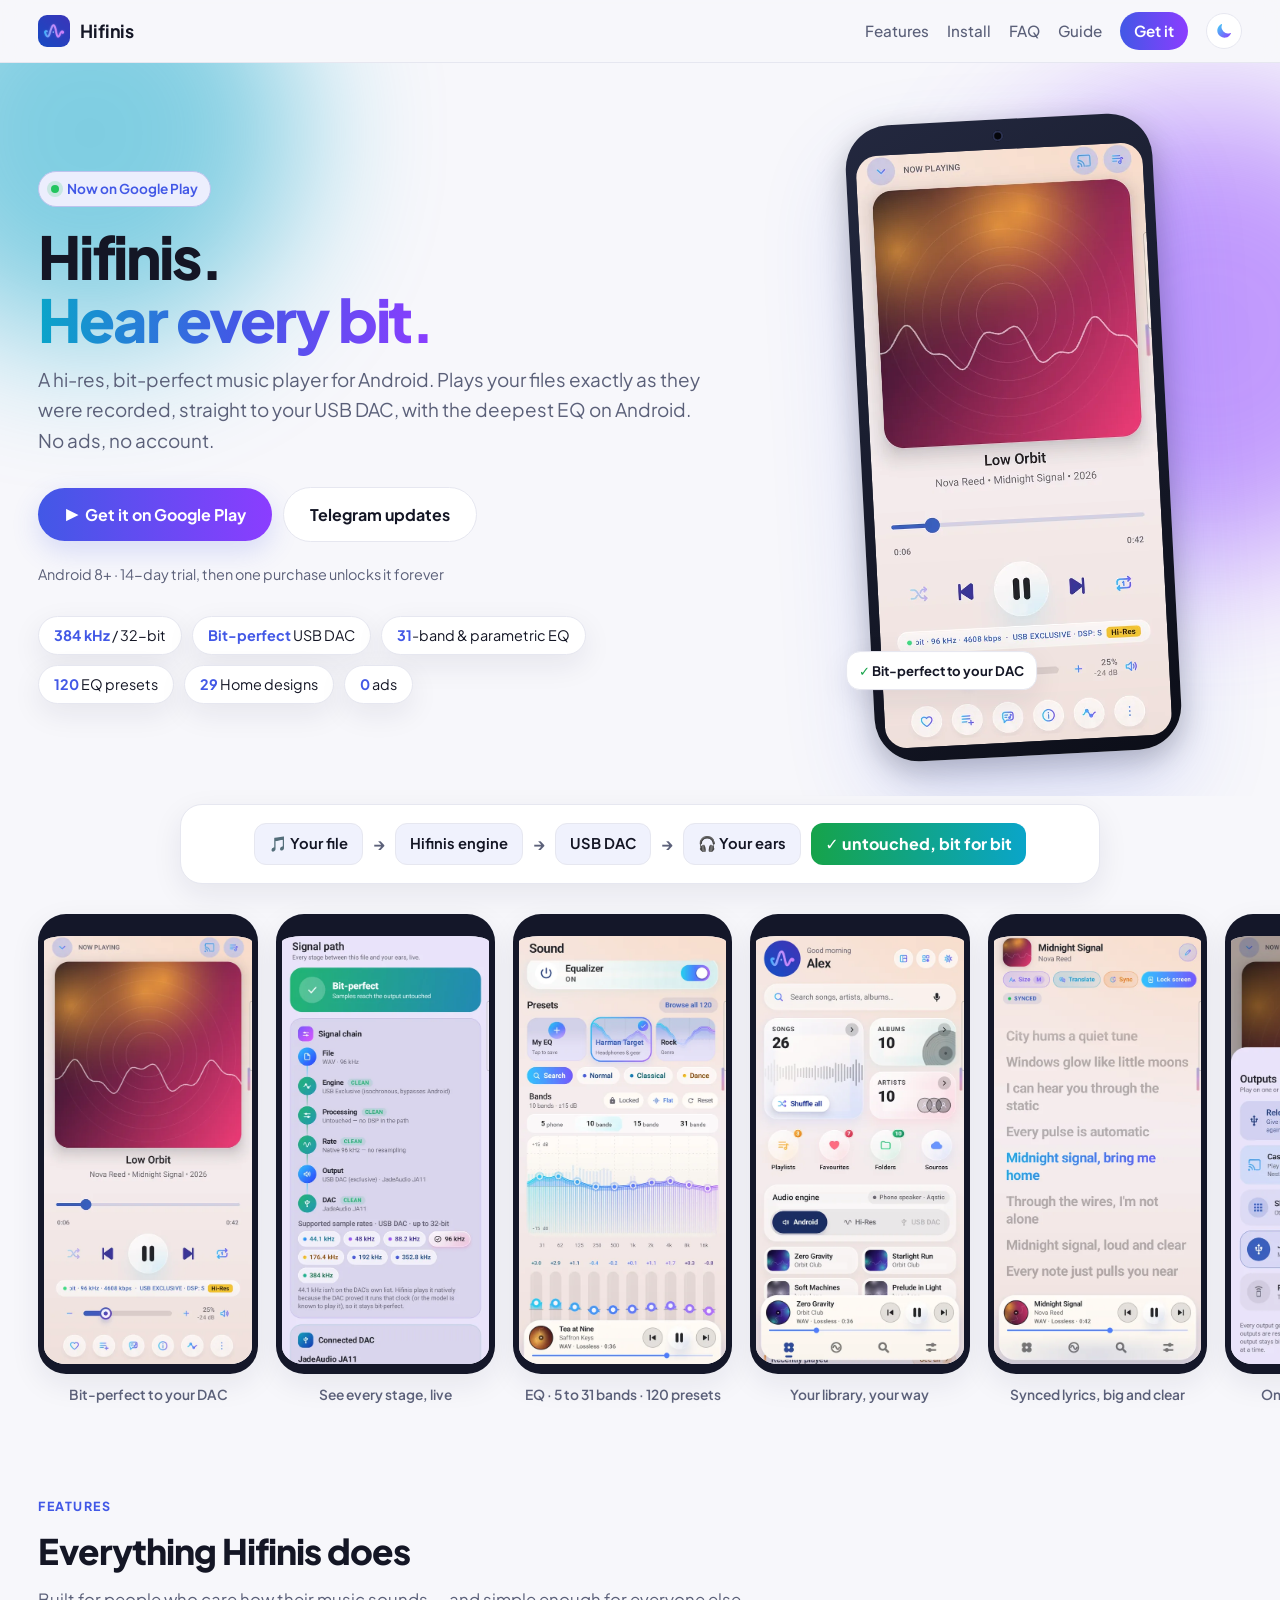
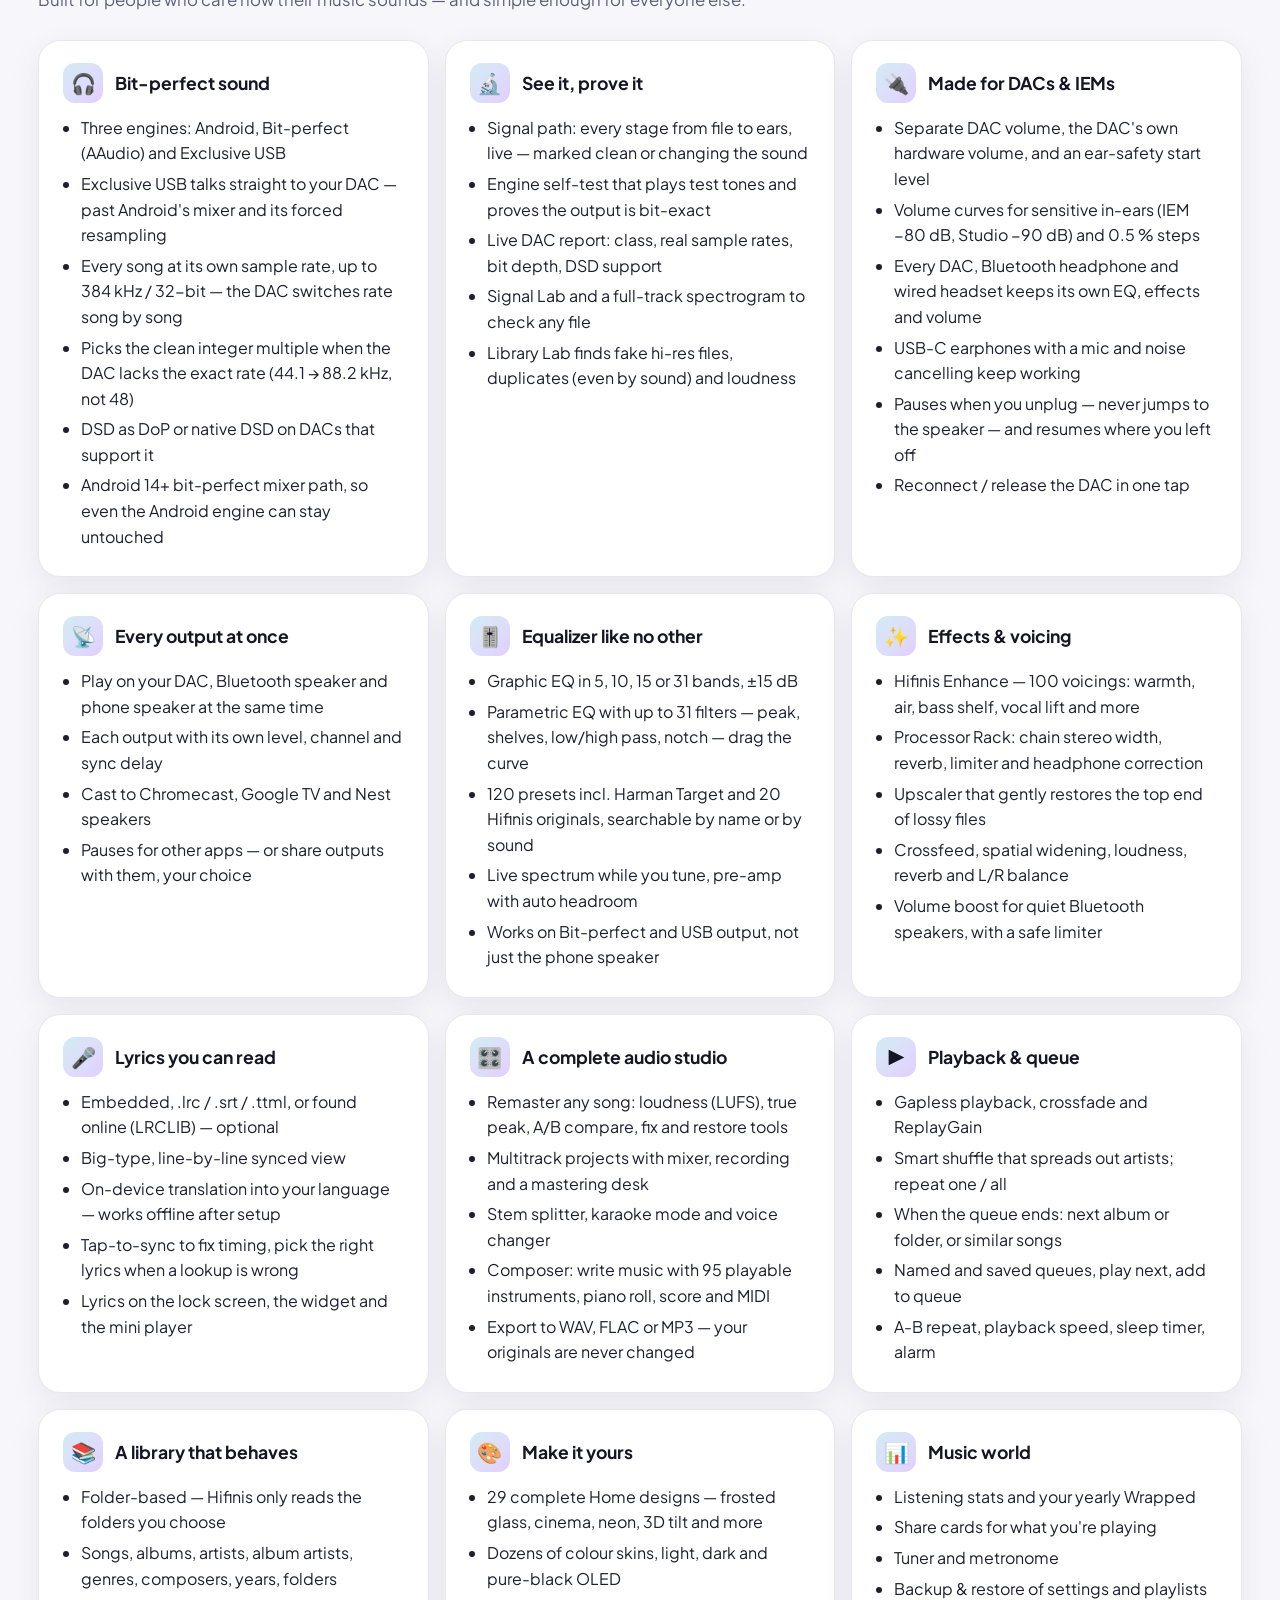
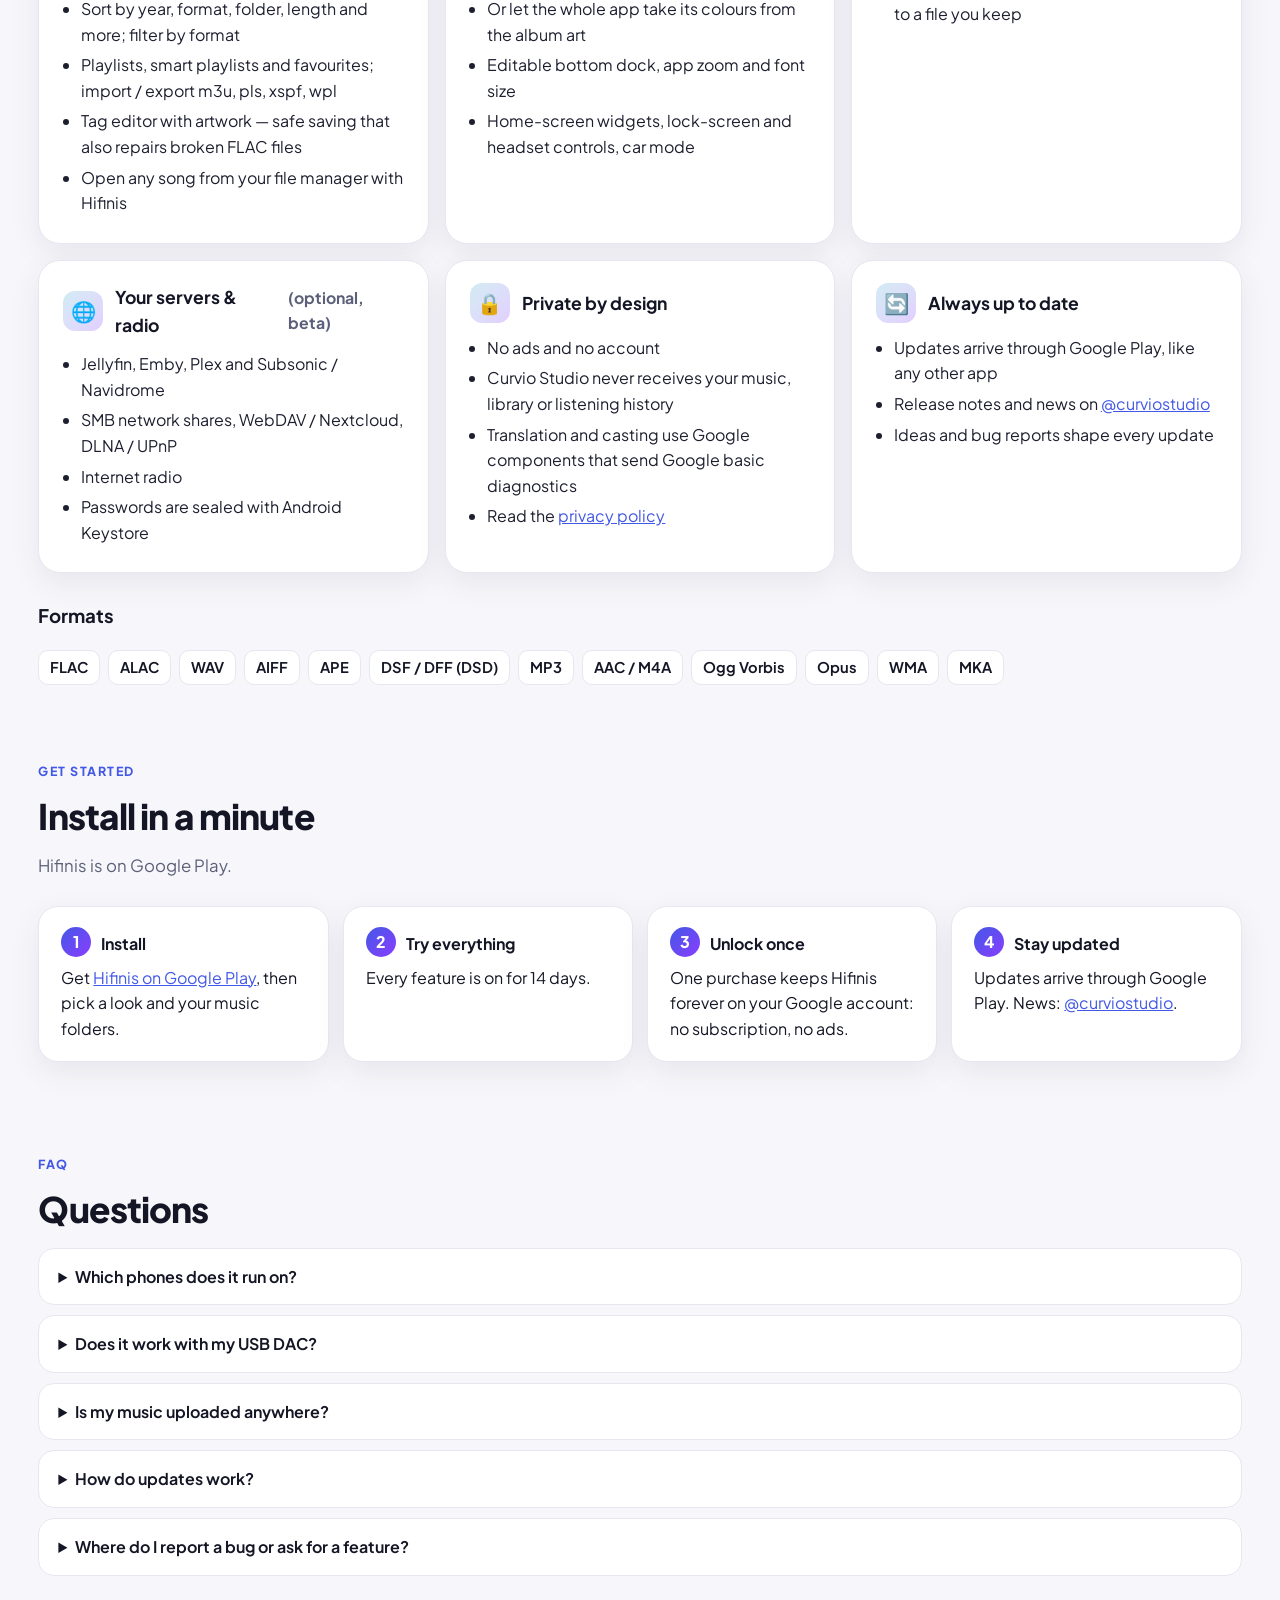
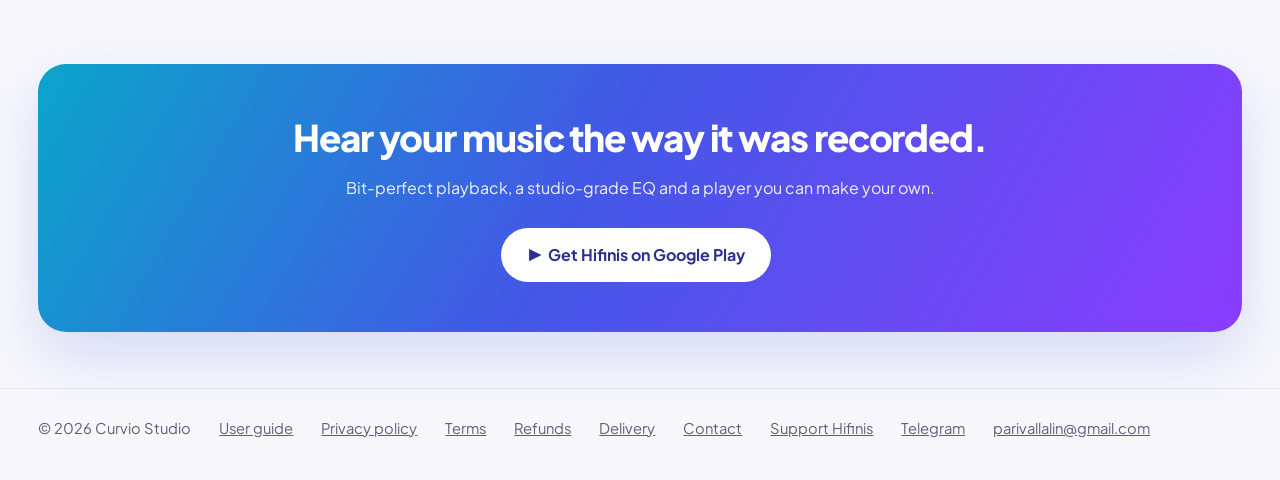
==== commit 4e5b9217: "Site: full responsive layout (wide container with fluid margins, guide uses the screen, swipe chapte" ====
--- a/index.html
+++ b/index.html
@@ -90,7 +90,7 @@
          font-family: "Plus Jakarta Sans", system-ui, -apple-system, "Segoe UI", Roboto, sans-serif;
          transition: background .3s, color .3s; }
   a { color: var(--accent); }
-  .wrap { max-width: 1120px; margin: 0 auto; padding: 0 16px; }
+  .wrap { max-width: 1400px; margin: 0 auto; padding: 0 clamp(16px, 3vw, 48px); }
   .grad { background: linear-gradient(90deg, var(--cyan), var(--accent), var(--accent2));
           -webkit-background-clip: text; background-clip: text; color: transparent; }
 
@@ -116,14 +116,14 @@
   .blob.b { width: 460px; height: 460px; background: var(--accent2); top: 40px; right: -160px; animation: drift 19s ease-in-out infinite reverse; }
   :root[data-theme="dark"] .blob { opacity: .32; }
   @keyframes drift { 0%,100% { transform: translate(0,0) scale(1); } 50% { transform: translate(40px,30px) scale(1.08); } }
-  .hero .wrap { position: relative; z-index: 1; display: grid; grid-template-columns: 1.15fr .85fr; gap: 40px; align-items: center; }
+  .hero .wrap { position: relative; z-index: 1; display: grid; grid-template-columns: 1.2fr .8fr; gap: clamp(32px, 5vw, 80px); align-items: center; }
   @media (max-width: 900px) { .hero .wrap { grid-template-columns: 1fr; text-align: center; } .hero .phone { margin: 10px auto 0; } }
   .eyebrow { display: inline-flex; align-items: center; gap: 8px; font-size: .85em; font-weight: 650; color: var(--accent);
              background: color-mix(in srgb, var(--accent) 10%, var(--bg2)); border: 1px solid color-mix(in srgb, var(--accent) 25%, var(--line));
              padding: 6px 12px; border-radius: 999px; }
   .eyebrow i { width: 8px; height: 8px; border-radius: 50%; background: #22c55e; box-shadow: 0 0 0 4px rgba(34,197,94,.18); }
   .hero h1 { font-size: clamp(2.3em, 5.6vw, 3.7em); line-height: 1.06; margin: 18px 0 14px; letter-spacing: -0.035em; font-weight: 800; }
-  .hero p.lead { font-size: 1.16em; color: var(--muted); max-width: 580px; margin: 0 0 26px; }
+  .hero p.lead { font-size: 1.18em; color: var(--muted); max-width: 680px; margin: 0 0 26px; }
   @media (max-width: 900px) { .hero p.lead { margin: 0 auto 26px; } }
   .btn { display: inline-flex; align-items: center; gap: 9px; font-weight: 700; text-decoration: none;
          padding: 14px 26px; border-radius: 999px; margin: 6px 8px 6px 0; transition: transform .2s, box-shadow .2s; }
@@ -132,11 +132,15 @@
   .btn.main:hover { box-shadow: 0 16px 36px var(--glow); }
   .btn.alt { border: 1px solid var(--line); color: var(--fg); background: var(--bg2); }
   .small { color: var(--muted); font-size: 0.9em; }
-  .phone { width: 280px; justify-self: center; padding: 10px; border-radius: 42px; position: relative;
+  /* A real bezel: the screenshot sits below a top strip with a camera dot, so the app's top
+     icons never press against the frame's rounded corners (owner 2026-11-21). */
+  .phone { width: clamp(260px, 24vw, 320px); justify-self: center; padding: 30px 10px 14px; border-radius: 44px; position: relative;
            background: linear-gradient(150deg, #23283f, #0c0e18); box-shadow: 0 40px 90px var(--glow), 0 10px 30px rgba(0,0,0,.25);
            transform: rotate(-3deg); transition: transform .5s; }
   .phone:hover { transform: rotate(0deg) translateY(-4px); }
-  .phone img { display: block; width: 100%; height: auto; border-radius: 33px; }
+  .phone::before { content: ""; position: absolute; top: 11px; left: 50%; width: 11px; height: 11px; margin-left: -5.5px;
+                   border-radius: 50%; background: #05060b; box-shadow: inset 0 0 0 2px #2b3150; }
+  .phone img { display: block; width: 100%; height: auto; border-radius: 22px; }
   .phone .badge { position: absolute; left: -26px; bottom: 70px; background: var(--bg2); color: var(--fg); border: 1px solid var(--line);
                   border-radius: 14px; padding: 8px 12px; font-size: .82em; font-weight: 700; box-shadow: var(--shadow); transform: rotate(3deg); }
   .phone .badge span { color: #16a34a; }
@@ -153,10 +157,16 @@
               background: color-mix(in srgb, var(--accent) 8%, var(--bg2)); border: 1px solid var(--line); }
   .path .ar { color: var(--muted); font-weight: 700; }
   .path .ok { padding: 8px 14px; border-radius: 12px; font-weight: 750; color: #fff; background: linear-gradient(90deg, #16a34a, #0aa5c9); }
-
-  .shots { display: flex; gap: 18px; overflow-x: auto; padding: 30px 16px 22px; scroll-snap-type: x mandatory; max-width: 1120px; margin: 0 auto; }
+  @media (max-width: 600px) {
+    .path { flex-direction: column; gap: 6px; padding: 16px; }
+    .path .st, .path .ok { width: 100%; text-align: center; }
+    .path .ar { transform: rotate(90deg); line-height: 1; }
+  }
+
+  .shots { display: flex; gap: 18px; overflow-x: auto; padding: 30px clamp(16px, 3vw, 48px) 22px; scroll-snap-type: x mandatory; max-width: 1400px; margin: 0 auto; }
   .shots figure { margin: 0; flex: 0 0 auto; scroll-snap-align: center; text-align: center; }
-  .shots img { height: 460px; width: auto; border-radius: 26px; border: 6px solid #141729; display: block; box-shadow: var(--shadow);
+  .shots img { height: 460px; width: auto; border-radius: 28px; border: 6px solid #141729; border-top-width: 22px; border-bottom-width: 10px;
+               display: block; box-shadow: var(--shadow);
                transition: transform .3s; }
   .shots img:hover { transform: translateY(-6px); }
   .shots figcaption { color: var(--muted); font-size: 0.86em; margin-top: 10px; font-weight: 600; }
@@ -188,7 +198,7 @@
   details summary { cursor: pointer; font-weight: 650; }
   details p { color: var(--muted); margin: 10px 0 0; }
 
-  .final { margin: 70px auto 0; max-width: 1120px; padding: 0 16px; }
+  .final { margin: 70px auto 0; max-width: 1400px; padding: 0 clamp(16px, 3vw, 48px); }
   .final .box { border-radius: 28px; padding: 44px 28px; text-align: center; color: #fff; position: relative; overflow: hidden;
                 background: linear-gradient(120deg, #0aa5c9, #4258e6 45%, #8b3dff); box-shadow: 0 24px 60px var(--glow); }
   .final h2 { margin: 0 0 8px; font-size: clamp(1.6em, 4vw, 2.3em); letter-spacing: -0.03em; font-weight: 800; }
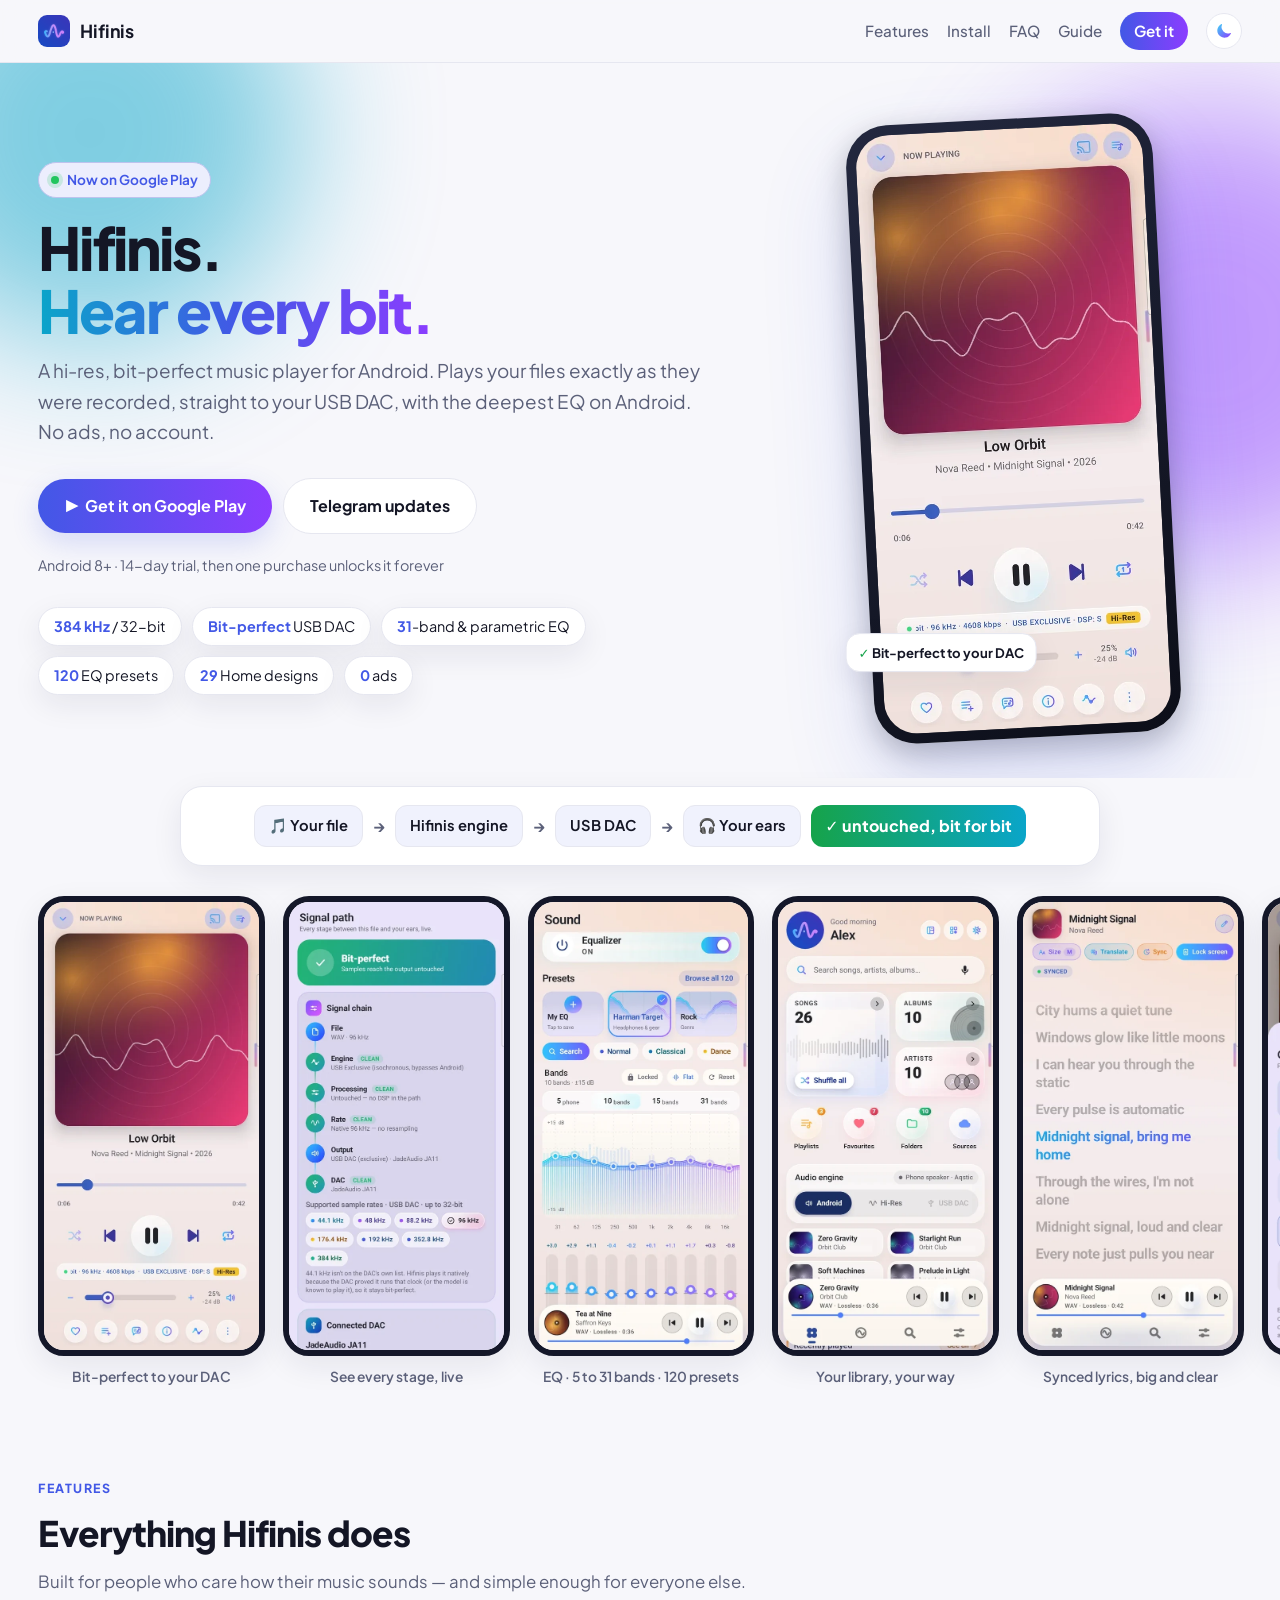
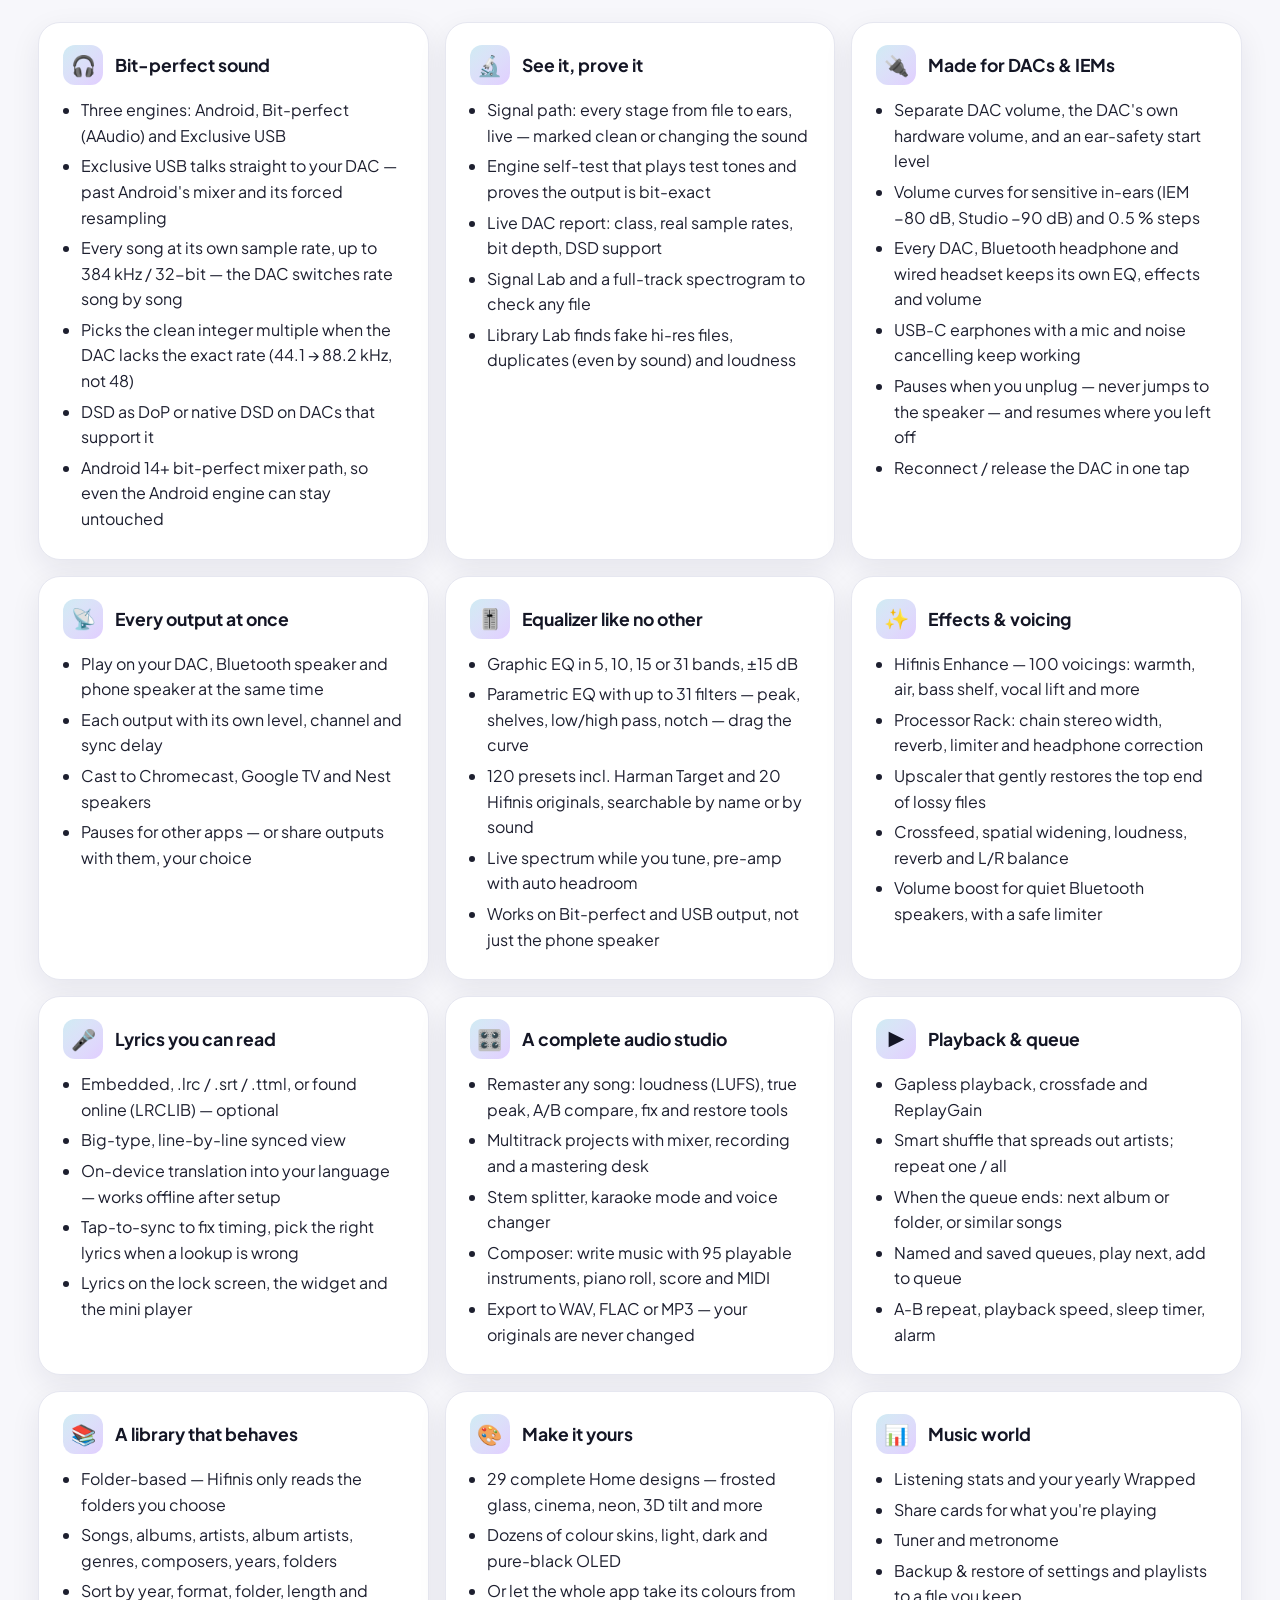
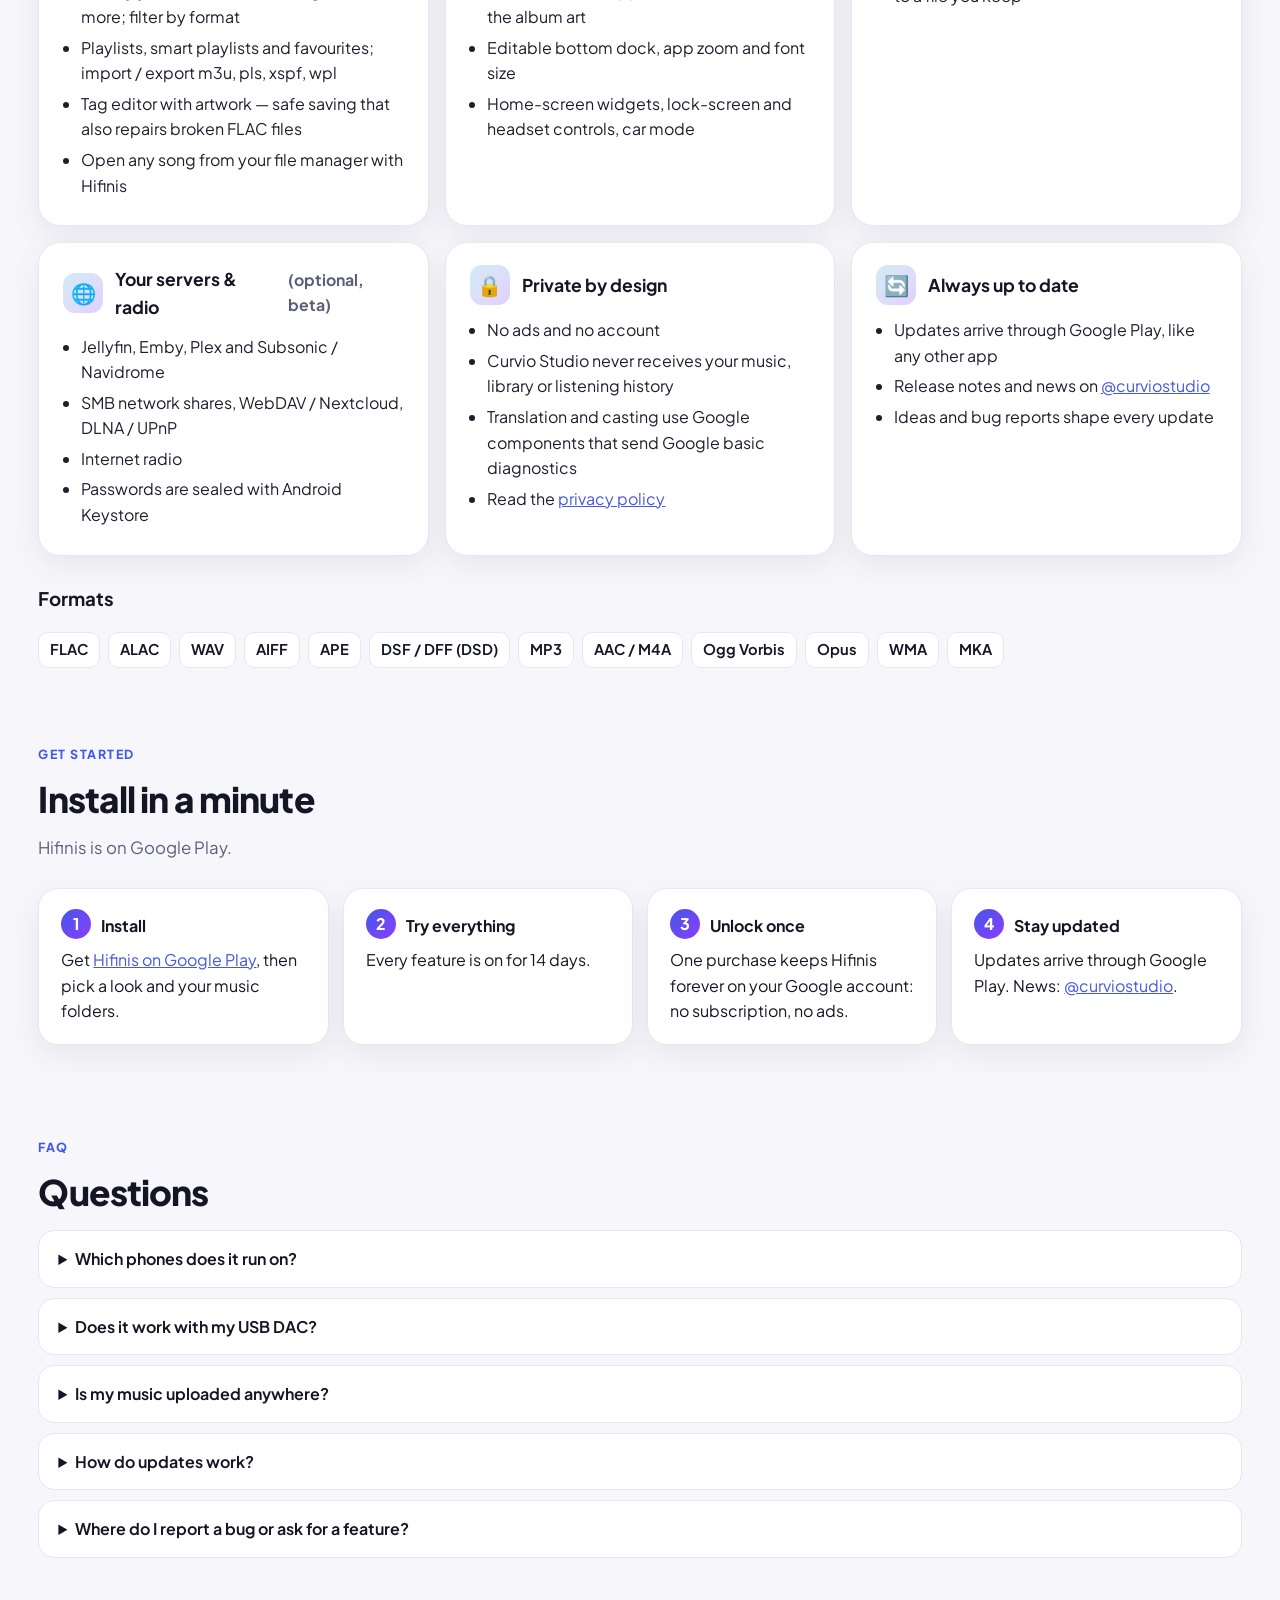
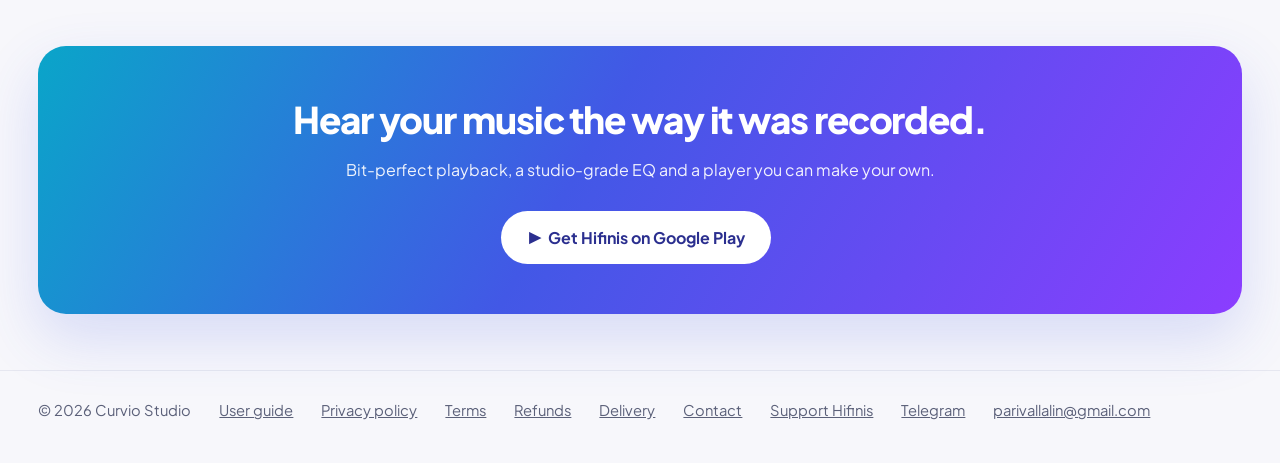
==== commit bede6842: "Host hifinis.com on Cloudflare (deploy/): GitHub copy keeps serving for old links and the app's app." ====
--- a/index.html
+++ b/index.html
@@ -132,15 +132,13 @@
   .btn.main:hover { box-shadow: 0 16px 36px var(--glow); }
   .btn.alt { border: 1px solid var(--line); color: var(--fg); background: var(--bg2); }
   .small { color: var(--muted); font-size: 0.9em; }
-  /* A real bezel: the screenshot sits below a top strip with a camera dot, so the app's top
-     icons never press against the frame's rounded corners (owner 2026-11-21). */
-  .phone { width: clamp(260px, 24vw, 320px); justify-self: center; padding: 30px 10px 14px; border-radius: 44px; position: relative;
+  /* Plain frame, no notch (owner 2026-11-21). The screenshots themselves start ~5px lower, so the
+     app's top icons don't press against the edge. */
+  .phone { width: clamp(260px, 24vw, 320px); justify-self: center; padding: 10px; border-radius: 42px; position: relative;
            background: linear-gradient(150deg, #23283f, #0c0e18); box-shadow: 0 40px 90px var(--glow), 0 10px 30px rgba(0,0,0,.25);
            transform: rotate(-3deg); transition: transform .5s; }
   .phone:hover { transform: rotate(0deg) translateY(-4px); }
-  .phone::before { content: ""; position: absolute; top: 11px; left: 50%; width: 11px; height: 11px; margin-left: -5.5px;
-                   border-radius: 50%; background: #05060b; box-shadow: inset 0 0 0 2px #2b3150; }
-  .phone img { display: block; width: 100%; height: auto; border-radius: 22px; }
+  .phone img { display: block; width: 100%; height: auto; border-radius: 33px; }
   .phone .badge { position: absolute; left: -26px; bottom: 70px; background: var(--bg2); color: var(--fg); border: 1px solid var(--line);
                   border-radius: 14px; padding: 8px 12px; font-size: .82em; font-weight: 700; box-shadow: var(--shadow); transform: rotate(3deg); }
   .phone .badge span { color: #16a34a; }
@@ -165,7 +163,7 @@
 
   .shots { display: flex; gap: 18px; overflow-x: auto; padding: 30px clamp(16px, 3vw, 48px) 22px; scroll-snap-type: x mandatory; max-width: 1400px; margin: 0 auto; }
   .shots figure { margin: 0; flex: 0 0 auto; scroll-snap-align: center; text-align: center; }
-  .shots img { height: 460px; width: auto; border-radius: 28px; border: 6px solid #141729; border-top-width: 22px; border-bottom-width: 10px;
+  .shots img { height: 460px; width: auto; border-radius: 26px; border: 6px solid #141729;
                display: block; box-shadow: var(--shadow);
                transition: transform .3s; }
   .shots img:hover { transform: translateY(-6px); }
@@ -254,7 +252,7 @@
       </ul>
     </div>
     <div class="phone">
-      <img src="screenshots/01-nowplaying.webp" alt="Hifinis Now Playing: 96 kHz WAV, USB Exclusive, bit-perfect to a USB DAC" width="540" height="1115">
+      <img src="screenshots/01-nowplaying.webp" alt="Hifinis Now Playing: 96 kHz WAV, USB Exclusive, bit-perfect to a USB DAC" width="540" height="1127">
       <div class="badge"><span>&#10003;</span> Bit-perfect to your DAC</div>
     </div>
   </div>
@@ -271,14 +269,14 @@
 </div>
 
 <div class="shots" aria-label="Screenshots">
-  <figure><img src="screenshots/01-nowplaying.webp" alt="Hifinis Now Playing: 96 kHz WAV, USB Exclusive, bit-perfect to a JadeAudio JA11 DAC, Hi-Res badge" loading="lazy" width="540" height="1115"><figcaption>Bit-perfect to your DAC</figcaption></figure>
-  <figure><img src="screenshots/02-signal-path.webp" alt="Hifinis signal path: file, engine, processing and DAC all marked clean — bit-perfect" loading="lazy" width="540" height="1115"><figcaption>See every stage, live</figcaption></figure>
-  <figure><img src="screenshots/03-eq.webp" alt="Hifinis 10-band equalizer with the Harman Target preset and live spectrum" loading="lazy" width="540" height="1115"><figcaption>EQ · 5 to 31 bands · 120 presets</figcaption></figure>
-  <figure><img src="screenshots/04-home.webp" alt="Hifinis Home in the Frosted glass design: songs, albums, artists, playlists, favourites" loading="lazy" width="540" height="1115"><figcaption>Your library, your way</figcaption></figure>
-  <figure><img src="screenshots/05-lyrics.webp" alt="Hifinis synced lyrics in big type with Translate, Sync and Lock screen" loading="lazy" width="540" height="1115"><figcaption>Synced lyrics, big and clear</figcaption></figure>
-  <figure><img src="screenshots/06-outputs.webp" alt="Hifinis Outputs: USB DAC, phone speaker, Cast and sharing with other apps" loading="lazy" width="540" height="1115"><figcaption>One app, every device</figcaption></figure>
-  <figure><img src="screenshots/07-studio.webp" alt="Hifinis Audio Studio: waveform, A/B compare, loudness and true-peak meters, remaster presets" loading="lazy" width="540" height="1115"><figcaption>A full audio studio</figcaption></figure>
-  <figure><img src="screenshots/08-designs.webp" alt="Hifinis Home in the dark Cinema design" loading="lazy" width="540" height="1115"><figcaption>29 designs. Make it yours</figcaption></figure>
+  <figure><img src="screenshots/01-nowplaying.webp" alt="Hifinis Now Playing: 96 kHz WAV, USB Exclusive, bit-perfect to a JadeAudio JA11 DAC, Hi-Res badge" loading="lazy" width="540" height="1127"><figcaption>Bit-perfect to your DAC</figcaption></figure>
+  <figure><img src="screenshots/02-signal-path.webp" alt="Hifinis signal path: file, engine, processing and DAC all marked clean — bit-perfect" loading="lazy" width="540" height="1127"><figcaption>See every stage, live</figcaption></figure>
+  <figure><img src="screenshots/03-eq.webp" alt="Hifinis 10-band equalizer with the Harman Target preset and live spectrum" loading="lazy" width="540" height="1127"><figcaption>EQ · 5 to 31 bands · 120 presets</figcaption></figure>
+  <figure><img src="screenshots/04-home.webp" alt="Hifinis Home in the Frosted glass design: songs, albums, artists, playlists, favourites" loading="lazy" width="540" height="1127"><figcaption>Your library, your way</figcaption></figure>
+  <figure><img src="screenshots/05-lyrics.webp" alt="Hifinis synced lyrics in big type with Translate, Sync and Lock screen" loading="lazy" width="540" height="1127"><figcaption>Synced lyrics, big and clear</figcaption></figure>
+  <figure><img src="screenshots/06-outputs.webp" alt="Hifinis Outputs: USB DAC, phone speaker, Cast and sharing with other apps" loading="lazy" width="540" height="1127"><figcaption>One app, every device</figcaption></figure>
+  <figure><img src="screenshots/07-studio.webp" alt="Hifinis Audio Studio: waveform, A/B compare, loudness and true-peak meters, remaster presets" loading="lazy" width="540" height="1127"><figcaption>A full audio studio</figcaption></figure>
+  <figure><img src="screenshots/08-designs.webp" alt="Hifinis Home in the dark Cinema design" loading="lazy" width="540" height="1127"><figcaption>29 designs. Make it yours</figcaption></figure>
 </div>
 
 <main class="wrap">
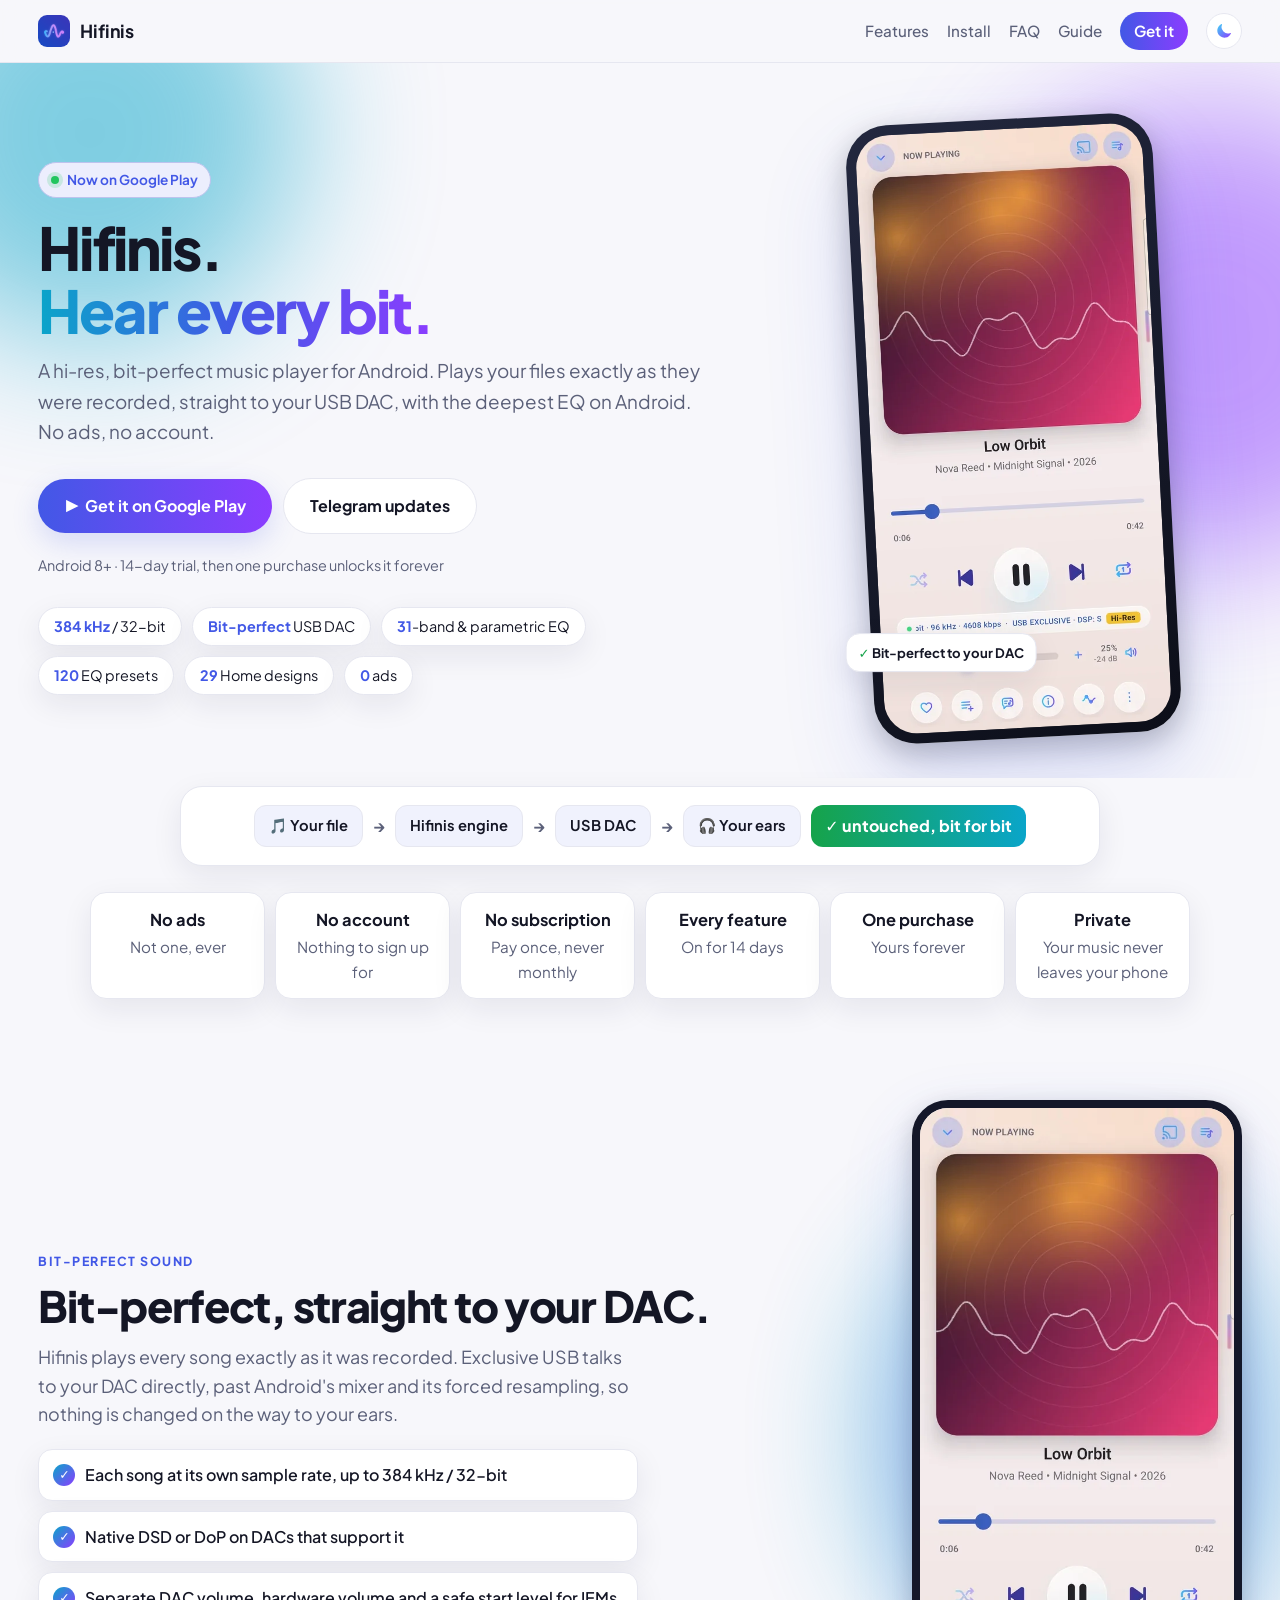
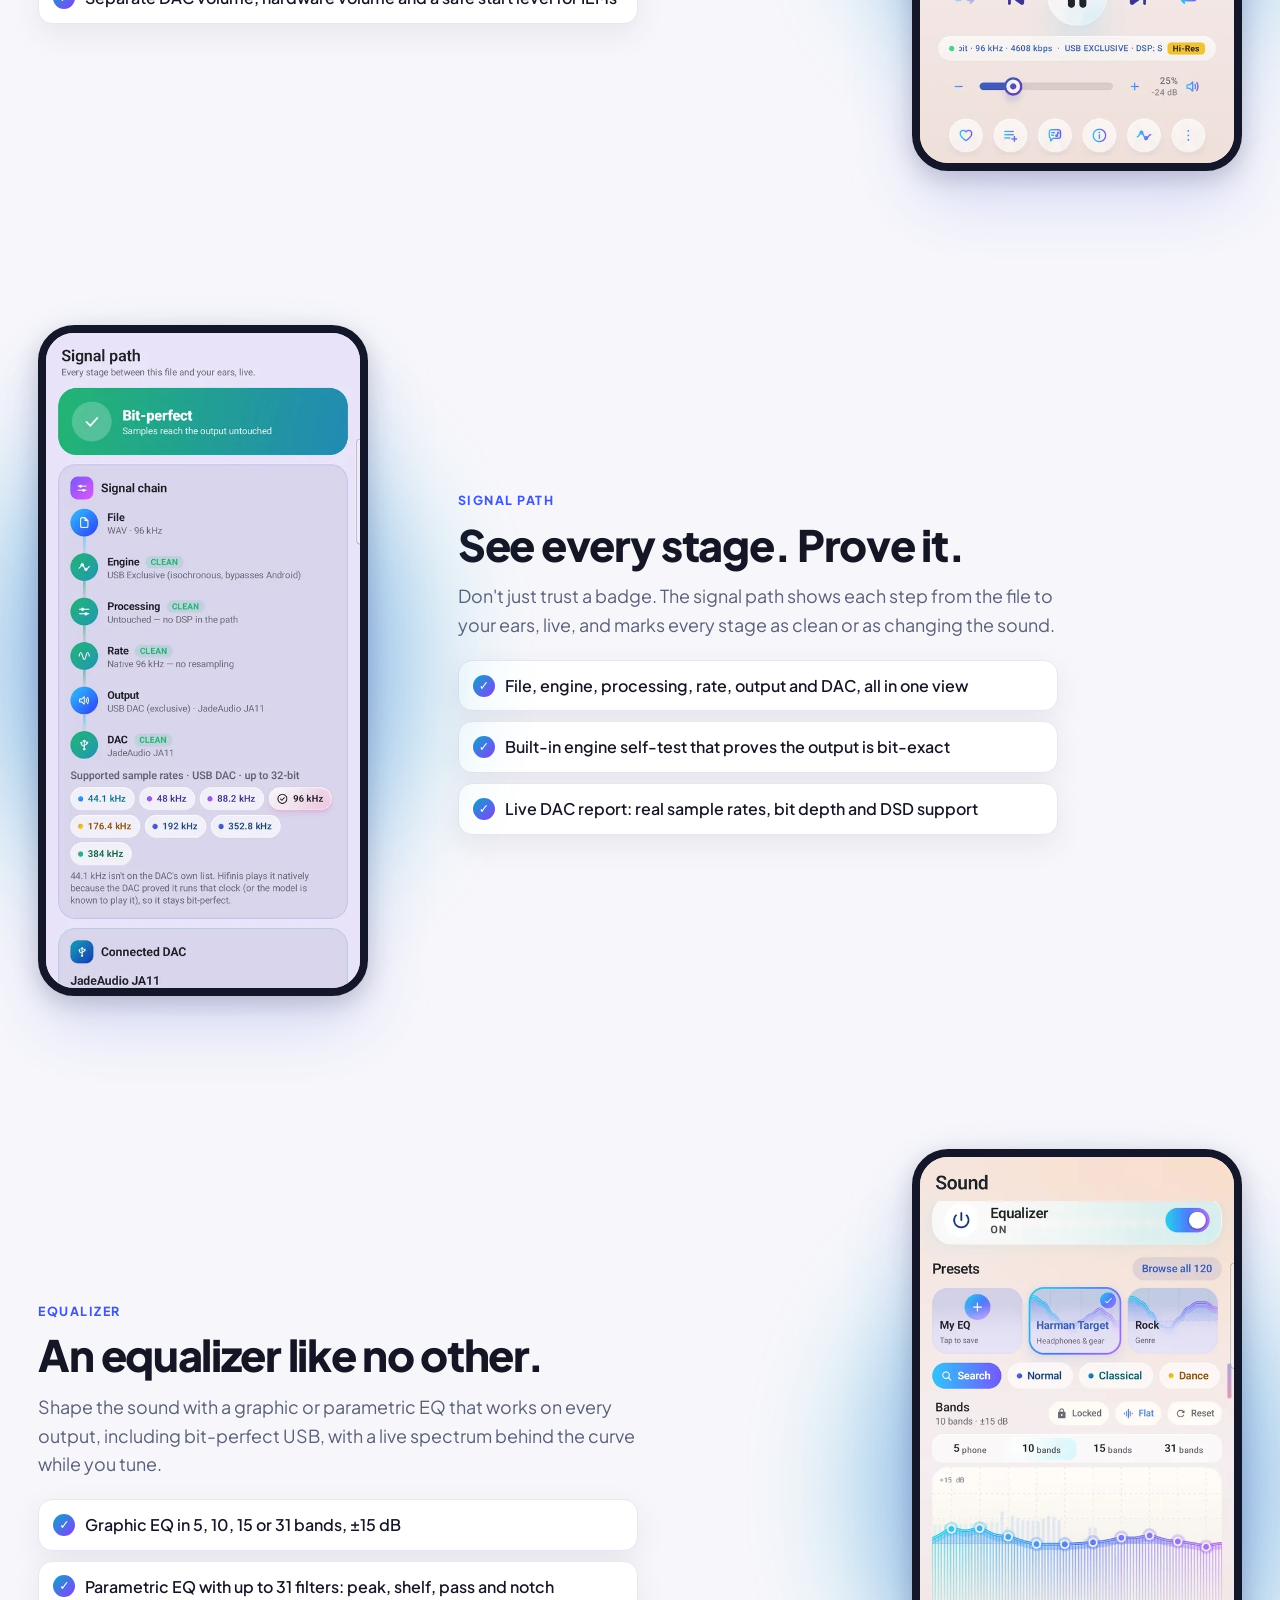
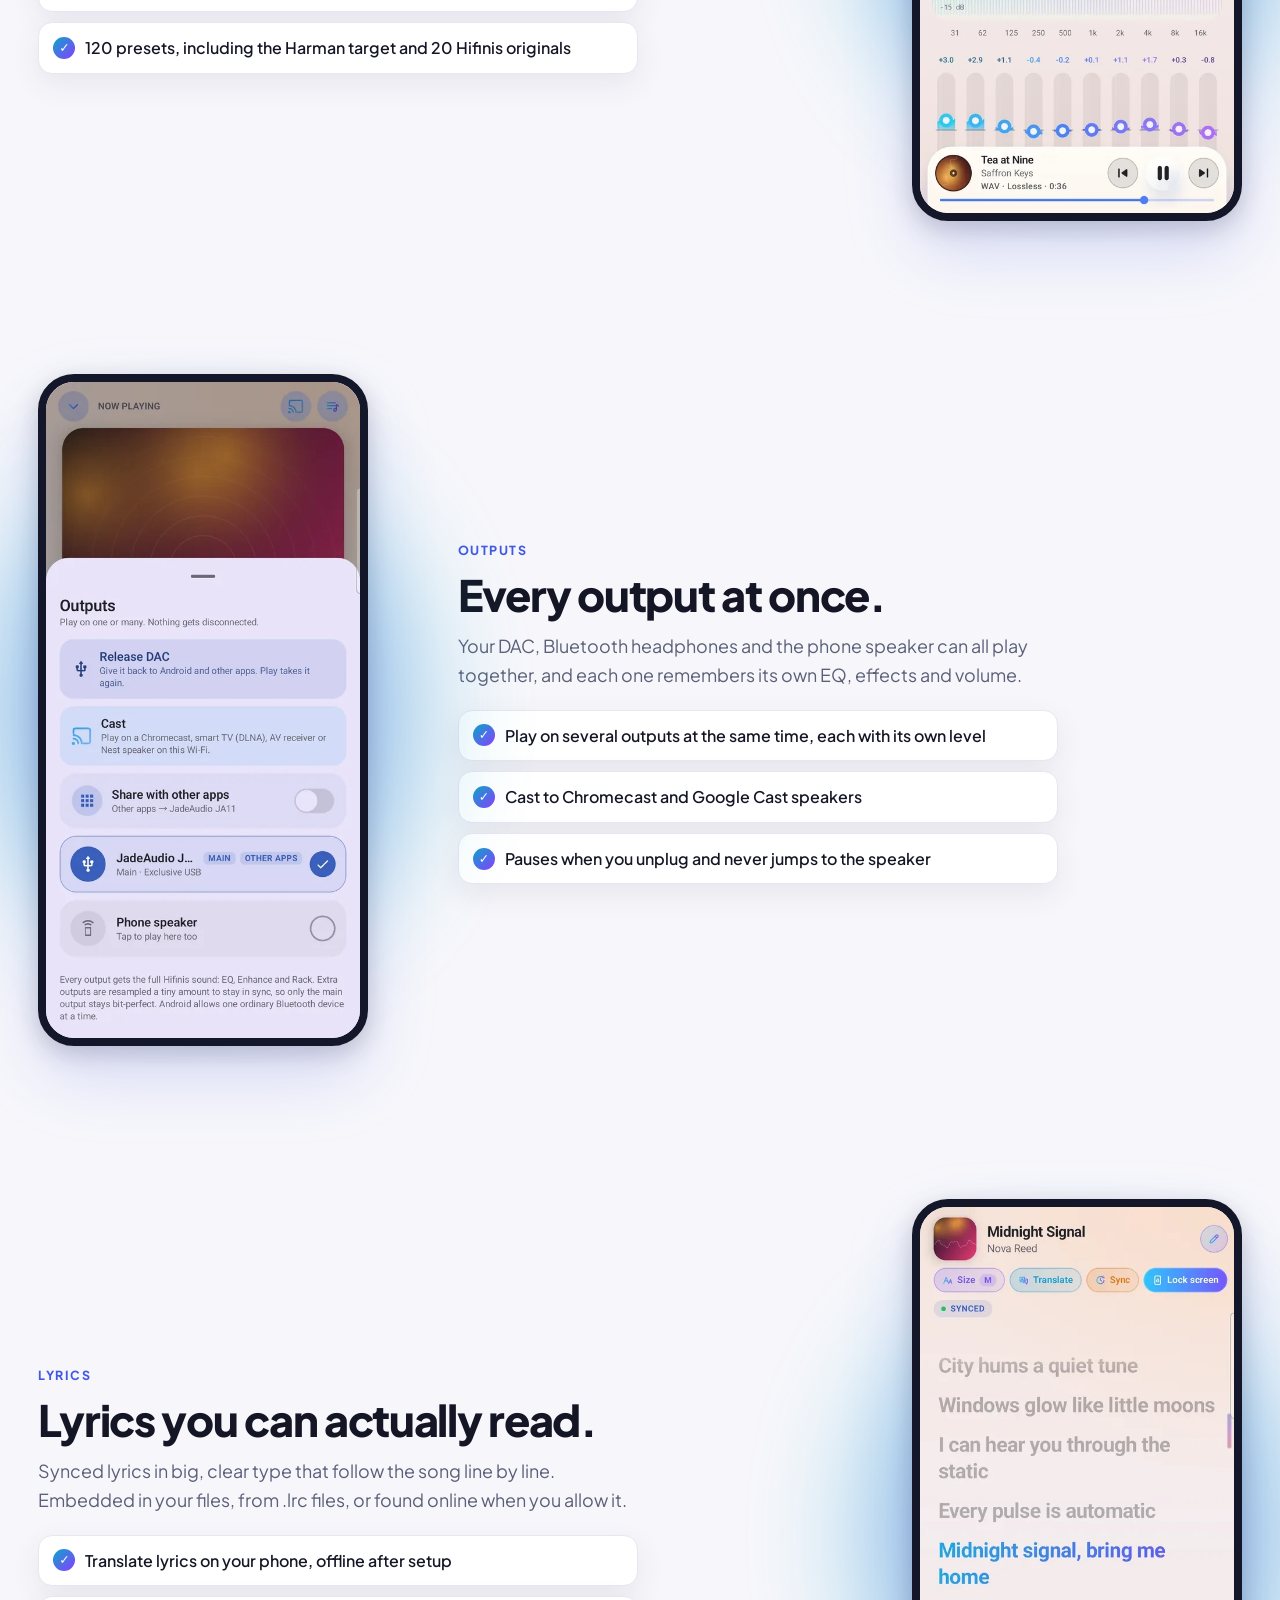
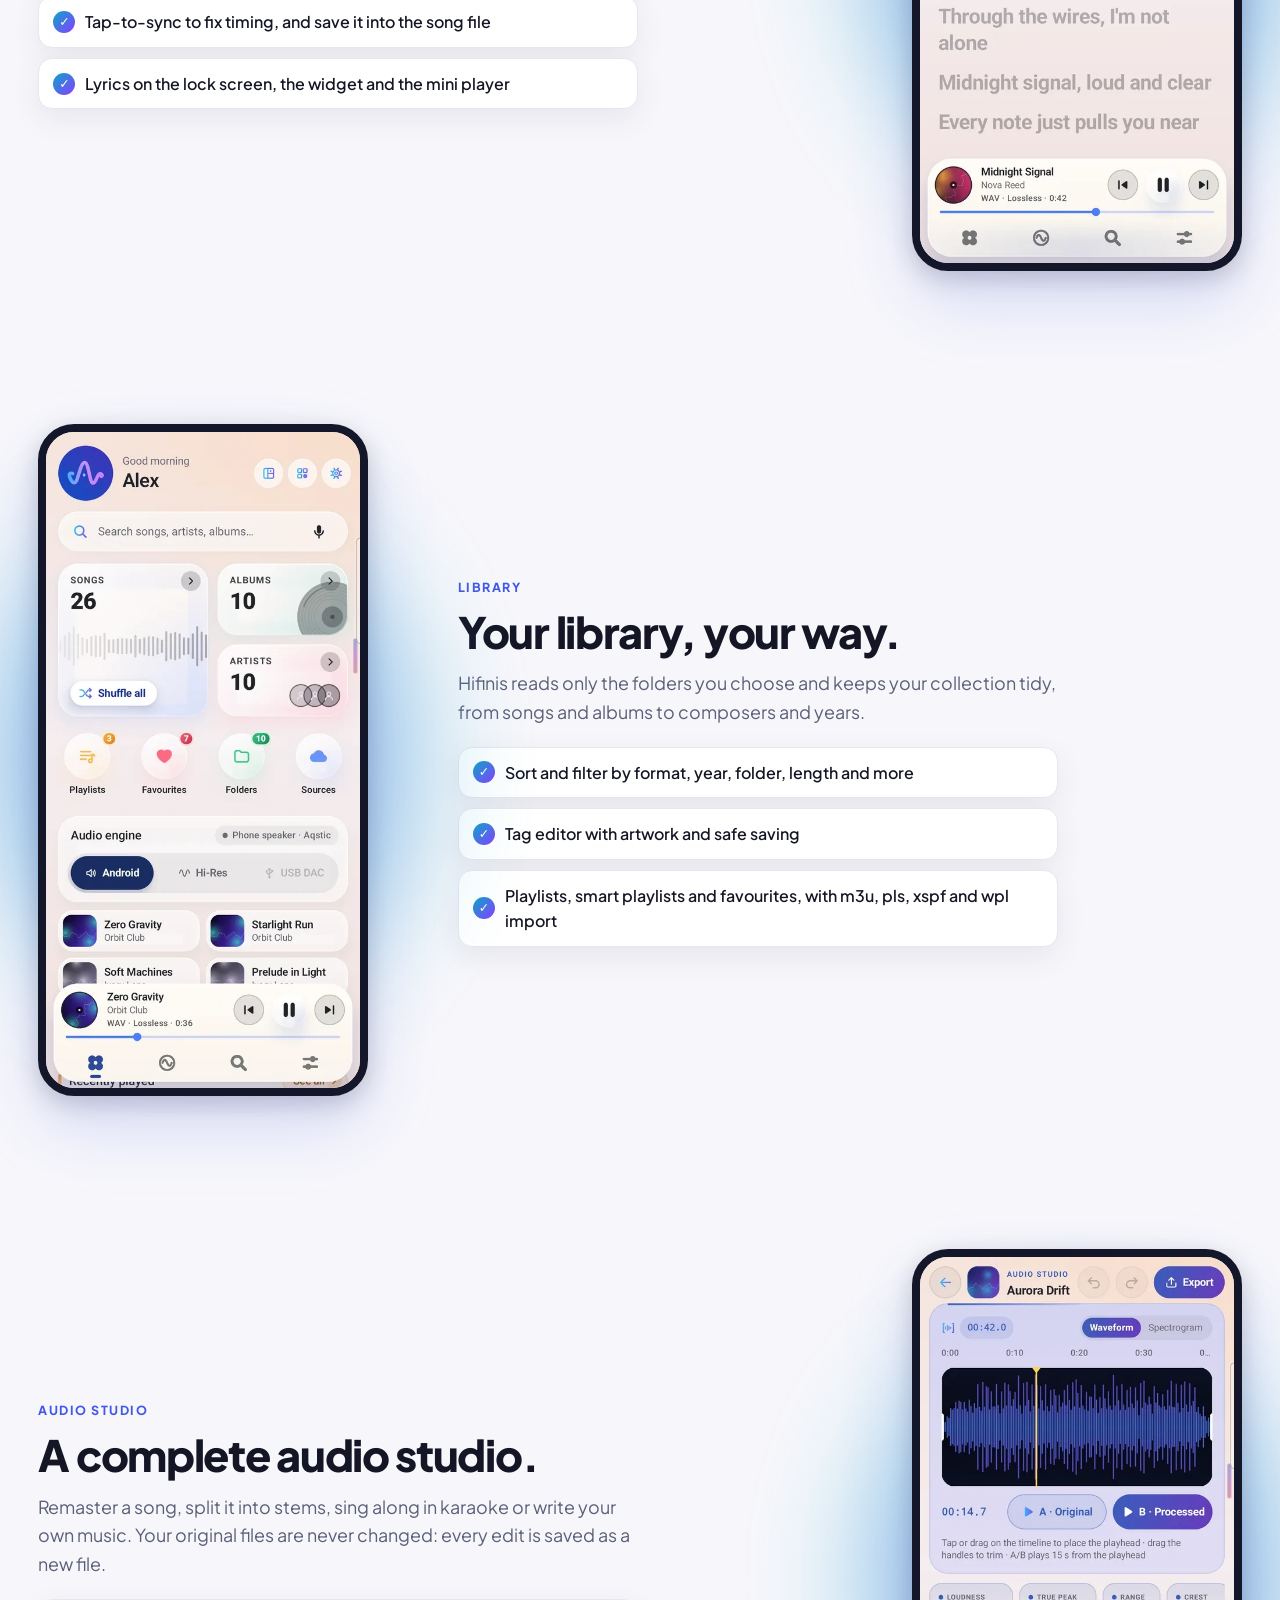
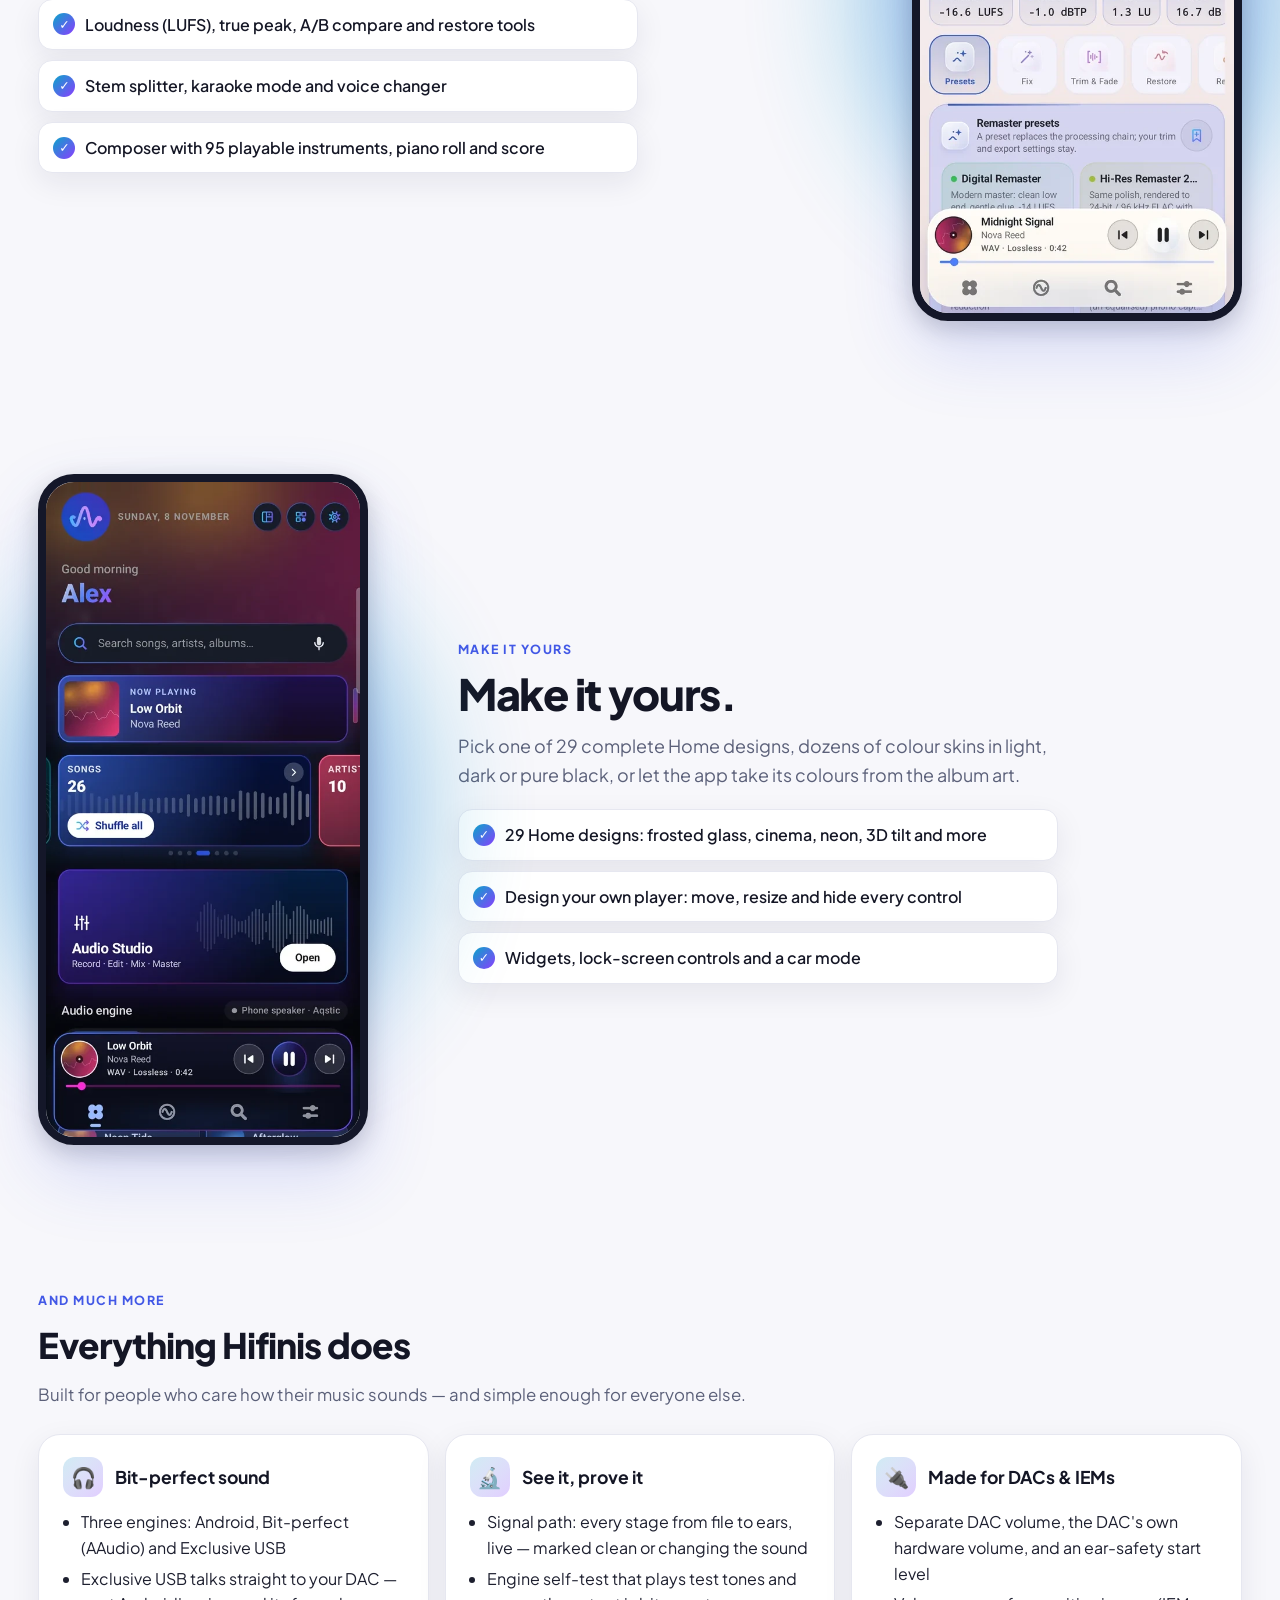
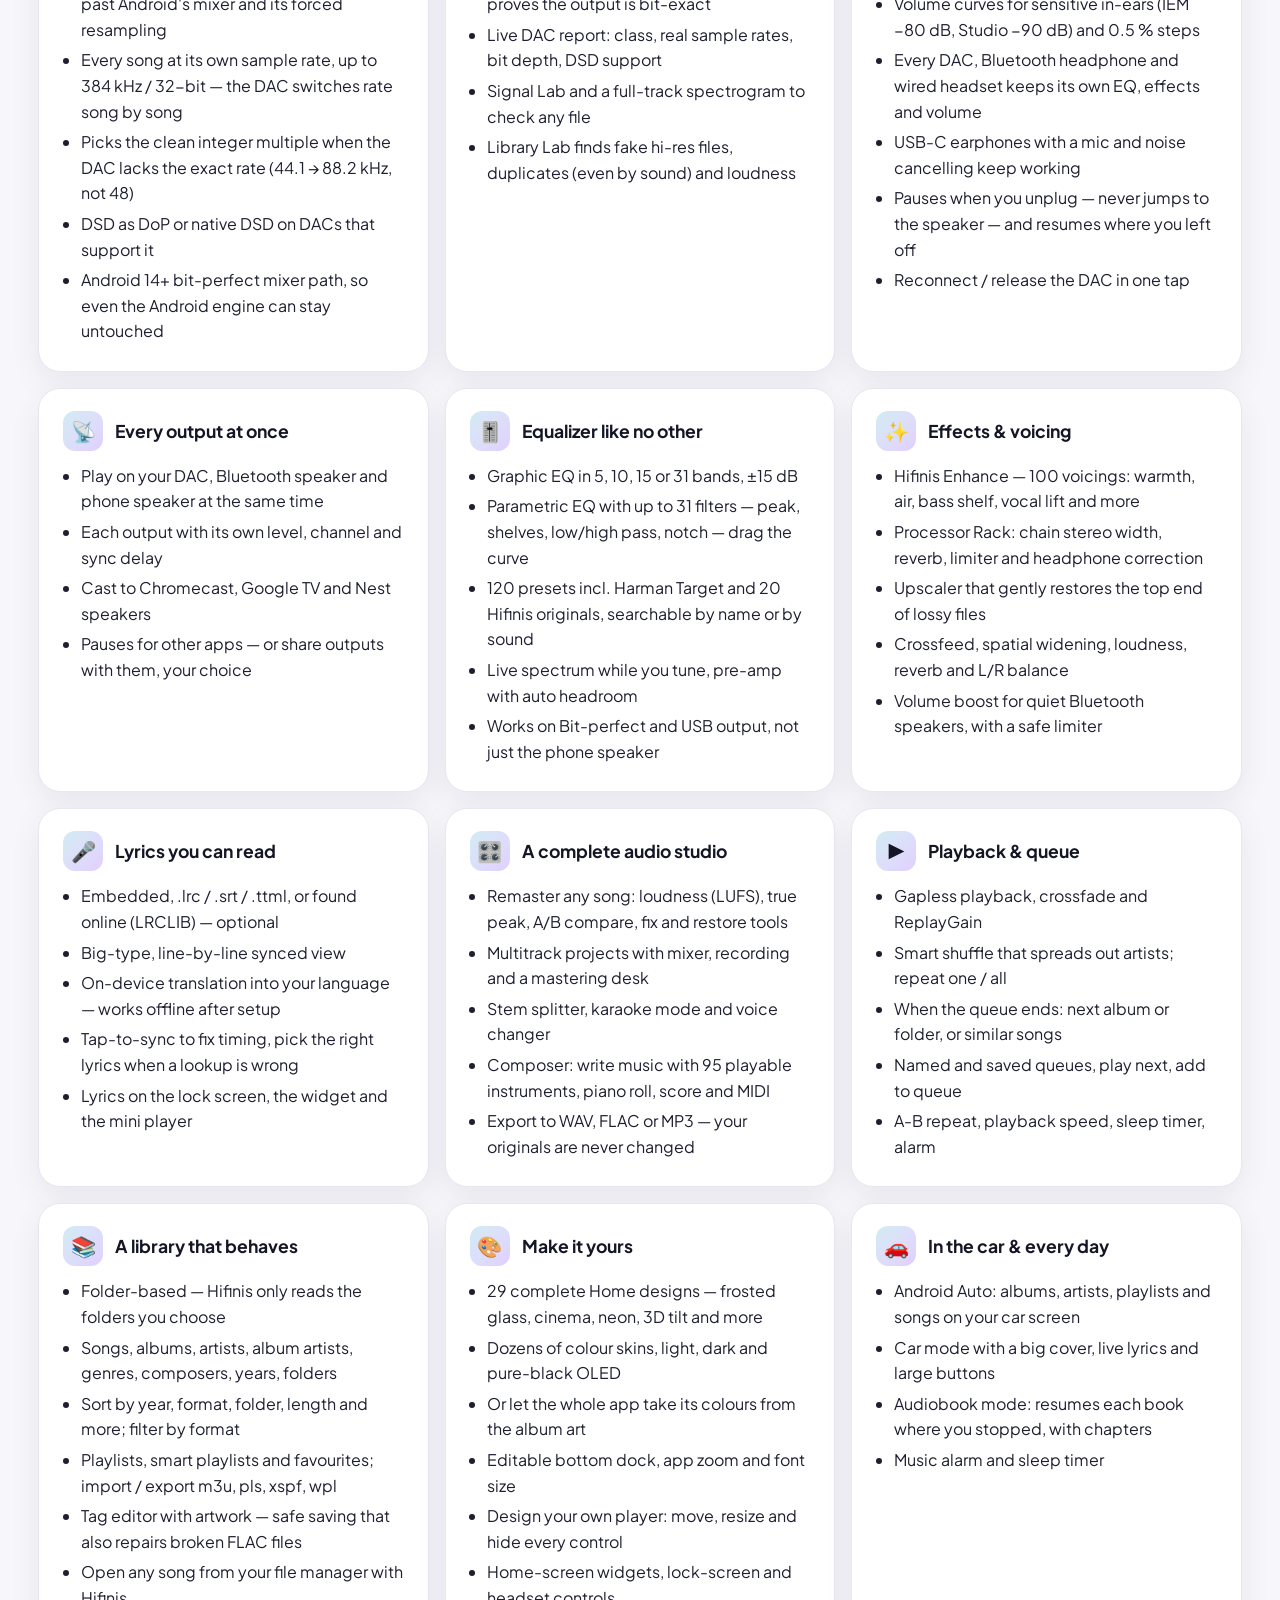
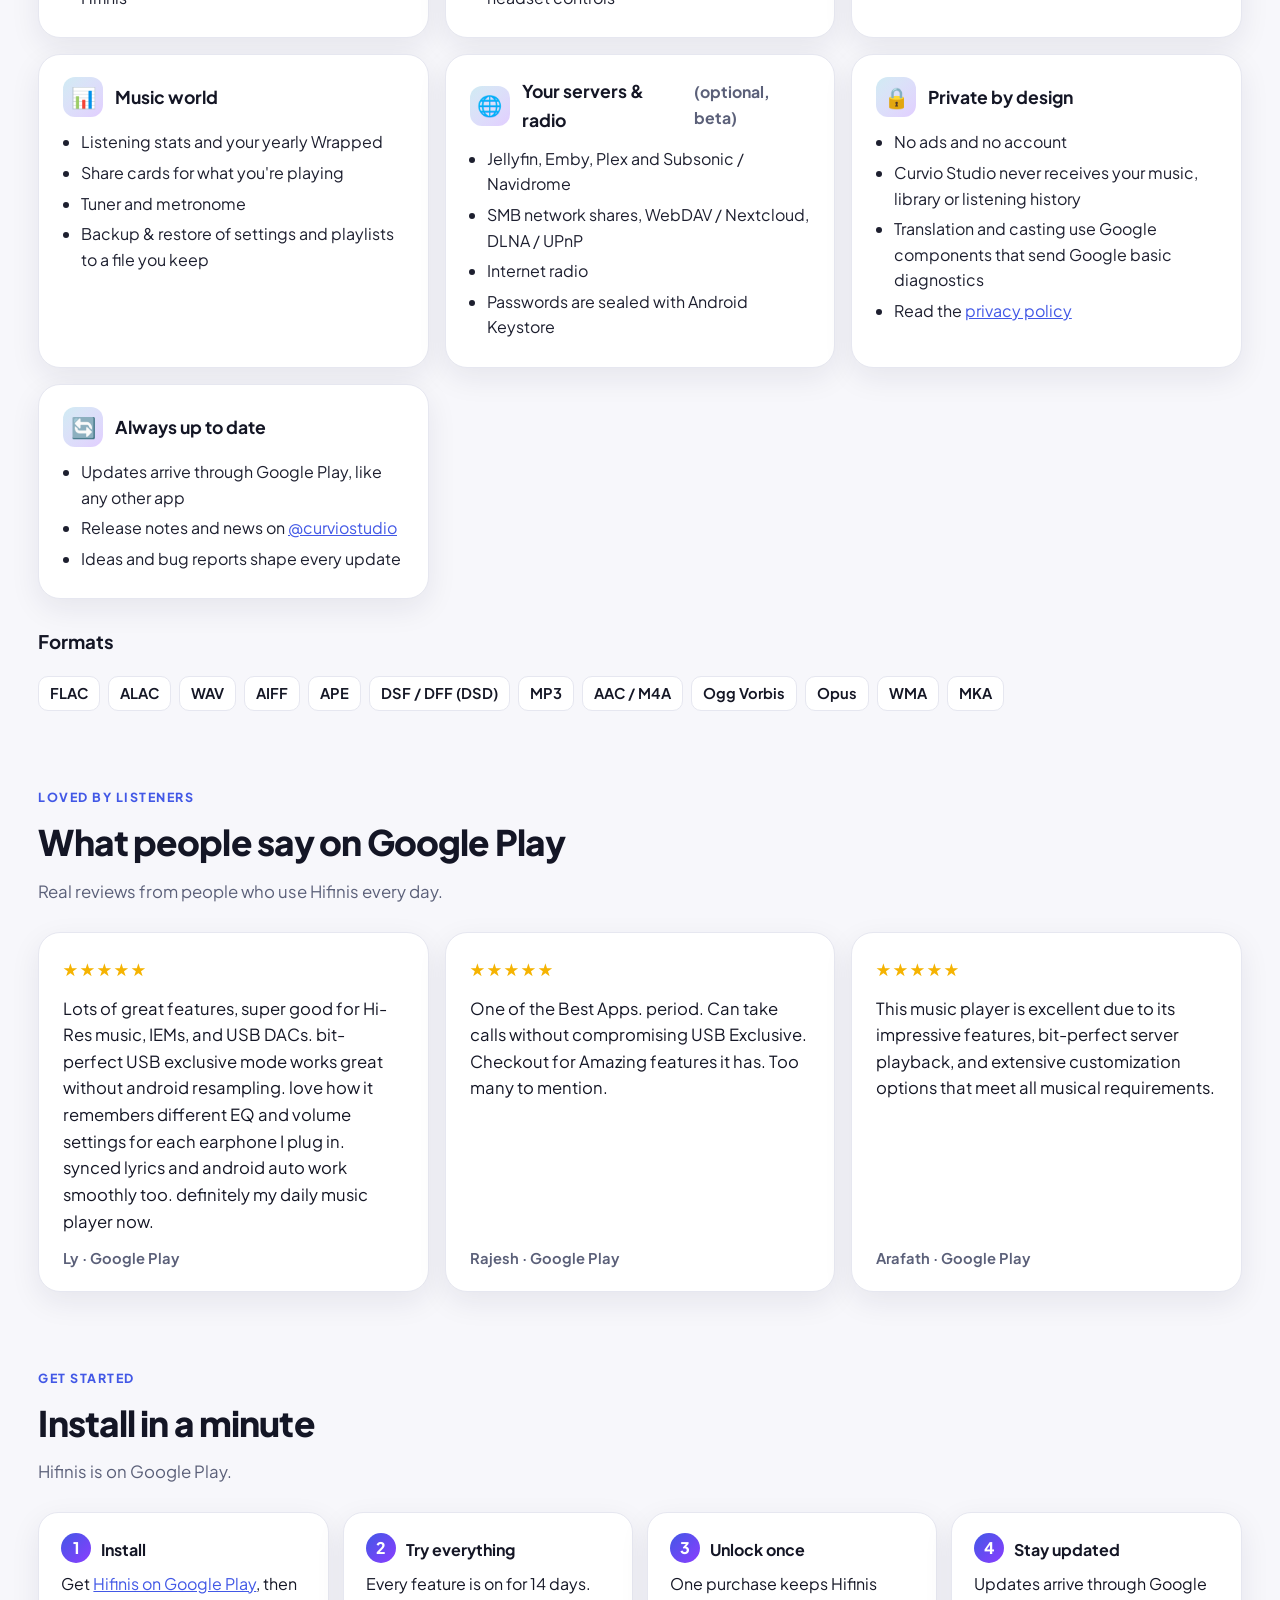
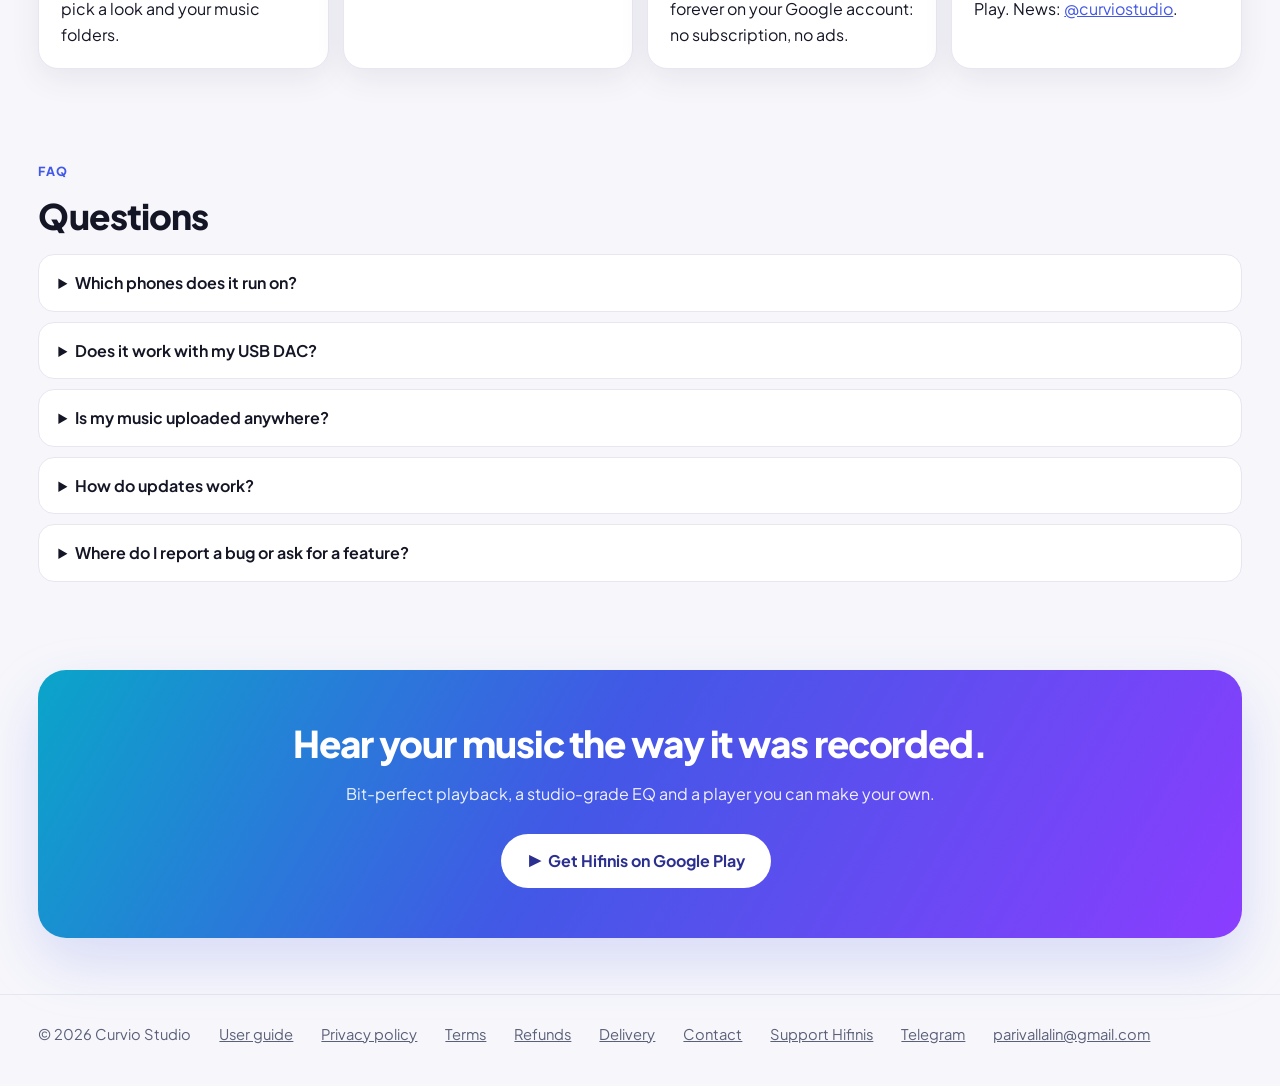
==== commit 8e9e6d51: "Homepage: feature showcase (one screenshot with its explanation, alternating sides), why-people-swit" ====
--- a/index.html
+++ b/index.html
@@ -206,6 +206,49 @@
   footer .wrap { display: flex; flex-wrap: wrap; gap: 14px 28px; }
   footer a { color: var(--muted); }
 
+
+  /* Feature showcase: one screenshot with its explanation, alternating sides (owner 2026-11-21) */
+  .showcase { padding-top: 24px; overflow-x: clip; }
+  html { overflow-x: clip; }
+  .feature { display: grid; grid-template-columns: minmax(0, 1fr) minmax(240px, 330px); gap: clamp(32px, 7vw, 110px);
+             align-items: center; padding: clamp(40px, 6vw, 84px) 0; }
+  .feature.flip { grid-template-columns: minmax(240px, 330px) minmax(0, 1fr); }
+  .feature.flip .shot { order: -1; }
+  .feature .copy h2 { font-size: clamp(1.8em, 3.8vw, 2.7em); line-height: 1.1; letter-spacing: -0.03em; margin: 4px 0 14px; font-weight: 800; }
+  .feature .copy p { color: var(--muted); font-size: 1.12em; max-width: 600px; margin: 0 0 20px; }
+  .feature ul.points { list-style: none; padding: 0; margin: 0; display: grid; gap: 10px; max-width: 600px; }
+  .feature ul.points li { position: relative; padding: 12px 16px 12px 46px; background: var(--card); border: 1px solid var(--line);
+                          border-radius: 14px; box-shadow: var(--shadow); font-weight: 550; }
+  .feature ul.points li::before { content: "\2713"; position: absolute; left: 14px; top: 50%; transform: translateY(-50%);
+                                  width: 22px; height: 22px; border-radius: 50%; display: grid; place-items: center; font-size: .78em; color: #fff;
+                                  background: linear-gradient(135deg, var(--cyan), var(--accent2)); }
+  .feature .shot { position: relative; justify-self: center; width: 100%; max-width: 330px; }
+  .feature .shot::before { content: ""; position: absolute; inset: 10% -14%; border-radius: 50%; z-index: 0; filter: blur(60px); opacity: .45;
+                           background: radial-gradient(circle, var(--accent2), var(--cyan) 60%, transparent 75%); }
+  :root[data-theme="dark"] .feature .shot::before { opacity: .28; }
+  .feature .shot img { position: relative; z-index: 1; display: block; width: 100%; height: auto; border-radius: 36px;
+                       border: 8px solid #141729; box-shadow: 0 30px 70px var(--glow), 0 8px 24px rgba(0,0,0,.18);
+                       transition: transform .4s; }
+  .feature .shot img:hover { transform: translateY(-6px); }
+  @media (max-width: 860px) {
+    .feature, .feature.flip { grid-template-columns: 1fr; gap: 28px; text-align: left; }
+    .feature.flip .shot { order: 0; }
+    .feature .shot { max-width: 280px; }
+  }
+
+  /* Why people switch */
+  .why { list-style: none; padding: 0; margin: 26px auto 0; display: grid; gap: 10px; max-width: 1100px;
+         grid-template-columns: repeat(auto-fit, minmax(170px, 1fr)); }
+  .why li { text-align: center; padding: 14px 12px; border-radius: 16px; background: var(--card); border: 1px solid var(--line);
+            box-shadow: var(--shadow); font-size: .95em; color: var(--muted); }
+  .why b { display: block; color: var(--fg); font-size: 1.08em; margin-bottom: 2px; }
+  /* Reviews */
+  .quotes { display: grid; gap: 16px; grid-template-columns: repeat(auto-fit, minmax(280px, 1fr)); }
+  .quote { margin: 0; padding: 24px 24px 20px; border-radius: 22px; background: var(--card); border: 1px solid var(--line); box-shadow: var(--shadow);
+           display: flex; flex-direction: column; gap: 12px; }
+  .quote .stars { color: #f5b301; letter-spacing: 2px; font-size: 1.05em; }
+  .quote blockquote { margin: 0; font-size: 1.04em; line-height: 1.6; flex: 1; }
+  .quote figcaption { color: var(--muted); font-weight: 650; font-size: .92em; }
   /* Fade-in on scroll (off for people who turn motion off) */
   .reveal { opacity: 0; transform: translateY(18px); transition: opacity .6s ease, transform .6s ease; }
   .reveal.in { opacity: 1; transform: none; }
@@ -268,21 +311,127 @@
   </div>
 </div>
 
-<div class="shots" aria-label="Screenshots">
-  <figure><img src="screenshots/01-nowplaying.webp" alt="Hifinis Now Playing: 96 kHz WAV, USB Exclusive, bit-perfect to a JadeAudio JA11 DAC, Hi-Res badge" loading="lazy" width="540" height="1127"><figcaption>Bit-perfect to your DAC</figcaption></figure>
-  <figure><img src="screenshots/02-signal-path.webp" alt="Hifinis signal path: file, engine, processing and DAC all marked clean — bit-perfect" loading="lazy" width="540" height="1127"><figcaption>See every stage, live</figcaption></figure>
-  <figure><img src="screenshots/03-eq.webp" alt="Hifinis 10-band equalizer with the Harman Target preset and live spectrum" loading="lazy" width="540" height="1127"><figcaption>EQ · 5 to 31 bands · 120 presets</figcaption></figure>
-  <figure><img src="screenshots/04-home.webp" alt="Hifinis Home in the Frosted glass design: songs, albums, artists, playlists, favourites" loading="lazy" width="540" height="1127"><figcaption>Your library, your way</figcaption></figure>
-  <figure><img src="screenshots/05-lyrics.webp" alt="Hifinis synced lyrics in big type with Translate, Sync and Lock screen" loading="lazy" width="540" height="1127"><figcaption>Synced lyrics, big and clear</figcaption></figure>
-  <figure><img src="screenshots/06-outputs.webp" alt="Hifinis Outputs: USB DAC, phone speaker, Cast and sharing with other apps" loading="lazy" width="540" height="1127"><figcaption>One app, every device</figcaption></figure>
-  <figure><img src="screenshots/07-studio.webp" alt="Hifinis Audio Studio: waveform, A/B compare, loudness and true-peak meters, remaster presets" loading="lazy" width="540" height="1127"><figcaption>A full audio studio</figcaption></figure>
-  <figure><img src="screenshots/08-designs.webp" alt="Hifinis Home in the dark Cinema design" loading="lazy" width="540" height="1127"><figcaption>29 designs. Make it yours</figcaption></figure>
+
+<div class="wrap reveal">
+  <ul class="why" aria-label="Why people switch to Hifinis">
+    <li><b>No ads</b>Not one, ever</li>
+    <li><b>No account</b>Nothing to sign up for</li>
+    <li><b>No subscription</b>Pay once, never monthly</li>
+    <li><b>Every feature</b>On for 14 days</li>
+    <li><b>One purchase</b>Yours forever</li>
+    <li><b>Private</b>Your music never leaves your phone</li>
+  </ul>
 </div>
-
+<section class="showcase wrap" aria-label="What Hifinis does">
+  <div class="feature reveal">
+    <div class="copy">
+      <span class="label">Bit-perfect sound</span>
+      <h2>Bit-perfect, straight to your DAC.</h2>
+      <p>Hifinis plays every song exactly as it was recorded. Exclusive USB talks to your DAC directly, past Android's mixer and its forced resampling, so nothing is changed on the way to your ears.</p>
+      <ul class="points">
+        <li>Each song at its own sample rate, up to 384 kHz / 32-bit</li>
+        <li>Native DSD or DoP on DACs that support it</li>
+        <li>Separate DAC volume, hardware volume and a safe start level for IEMs</li>
+      </ul>
+    </div>
+    <div class="shot"><img src="screenshots/01-nowplaying.webp" alt="Hifinis Now Playing: 96 kHz WAV played bit-perfect over USB Exclusive to a USB DAC" loading="lazy" width="540" height="1127"></div>
+  </div>
+  <div class="feature flip reveal">
+    <div class="copy">
+      <span class="label">Signal path</span>
+      <h2>See every stage. Prove it.</h2>
+      <p>Don't just trust a badge. The signal path shows each step from the file to your ears, live, and marks every stage as clean or as changing the sound.</p>
+      <ul class="points">
+        <li>File, engine, processing, rate, output and DAC, all in one view</li>
+        <li>Built-in engine self-test that proves the output is bit-exact</li>
+        <li>Live DAC report: real sample rates, bit depth and DSD support</li>
+      </ul>
+    </div>
+    <div class="shot"><img src="screenshots/02-signal-path.webp" alt="Hifinis signal path: file, engine, processing and DAC all marked clean" loading="lazy" width="540" height="1127"></div>
+  </div>
+  <div class="feature reveal">
+    <div class="copy">
+      <span class="label">Equalizer</span>
+      <h2>An equalizer like no other.</h2>
+      <p>Shape the sound with a graphic or parametric EQ that works on every output, including bit-perfect USB, with a live spectrum behind the curve while you tune.</p>
+      <ul class="points">
+        <li>Graphic EQ in 5, 10, 15 or 31 bands, ±15 dB</li>
+        <li>Parametric EQ with up to 31 filters: peak, shelf, pass and notch</li>
+        <li>120 presets, including the Harman target and 20 Hifinis originals</li>
+      </ul>
+    </div>
+    <div class="shot"><img src="screenshots/03-eq.webp" alt="Hifinis 10-band equalizer with the Harman Target preset and a live spectrum" loading="lazy" width="540" height="1127"></div>
+  </div>
+  <div class="feature flip reveal">
+    <div class="copy">
+      <span class="label">Outputs</span>
+      <h2>Every output at once.</h2>
+      <p>Your DAC, Bluetooth headphones and the phone speaker can all play together, and each one remembers its own EQ, effects and volume.</p>
+      <ul class="points">
+        <li>Play on several outputs at the same time, each with its own level</li>
+        <li>Cast to Chromecast and Google Cast speakers</li>
+        <li>Pauses when you unplug and never jumps to the speaker</li>
+      </ul>
+    </div>
+    <div class="shot"><img src="screenshots/06-outputs.webp" alt="Hifinis Outputs: USB DAC, phone speaker, Cast and sharing with other apps" loading="lazy" width="540" height="1127"></div>
+  </div>
+  <div class="feature reveal">
+    <div class="copy">
+      <span class="label">Lyrics</span>
+      <h2>Lyrics you can actually read.</h2>
+      <p>Synced lyrics in big, clear type that follow the song line by line. Embedded in your files, from .lrc files, or found online when you allow it.</p>
+      <ul class="points">
+        <li>Translate lyrics on your phone, offline after setup</li>
+        <li>Tap-to-sync to fix timing, and save it into the song file</li>
+        <li>Lyrics on the lock screen, the widget and the mini player</li>
+      </ul>
+    </div>
+    <div class="shot"><img src="screenshots/05-lyrics.webp" alt="Hifinis synced lyrics in big type with Translate and Sync" loading="lazy" width="540" height="1127"></div>
+  </div>
+  <div class="feature flip reveal">
+    <div class="copy">
+      <span class="label">Library</span>
+      <h2>Your library, your way.</h2>
+      <p>Hifinis reads only the folders you choose and keeps your collection tidy, from songs and albums to composers and years.</p>
+      <ul class="points">
+        <li>Sort and filter by format, year, folder, length and more</li>
+        <li>Tag editor with artwork and safe saving</li>
+        <li>Playlists, smart playlists and favourites, with m3u, pls, xspf and wpl import</li>
+      </ul>
+    </div>
+    <div class="shot"><img src="screenshots/04-home.webp" alt="Hifinis Home in the Frosted glass design: songs, albums, artists and playlists" loading="lazy" width="540" height="1127"></div>
+  </div>
+  <div class="feature reveal">
+    <div class="copy">
+      <span class="label">Audio Studio</span>
+      <h2>A complete audio studio.</h2>
+      <p>Remaster a song, split it into stems, sing along in karaoke or write your own music. Your original files are never changed: every edit is saved as a new file.</p>
+      <ul class="points">
+        <li>Loudness (LUFS), true peak, A/B compare and restore tools</li>
+        <li>Stem splitter, karaoke mode and voice changer</li>
+        <li>Composer with 95 playable instruments, piano roll and score</li>
+      </ul>
+    </div>
+    <div class="shot"><img src="screenshots/07-studio.webp" alt="Hifinis Audio Studio: waveform, A/B compare, loudness and true-peak meters" loading="lazy" width="540" height="1127"></div>
+  </div>
+  <div class="feature flip reveal">
+    <div class="copy">
+      <span class="label">Make it yours</span>
+      <h2>Make it yours.</h2>
+      <p>Pick one of 29 complete Home designs, dozens of colour skins in light, dark or pure black, or let the app take its colours from the album art.</p>
+      <ul class="points">
+        <li>29 Home designs: frosted glass, cinema, neon, 3D tilt and more</li>
+        <li>Design your own player: move, resize and hide every control</li>
+        <li>Widgets, lock-screen controls and a car mode</li>
+      </ul>
+    </div>
+    <div class="shot"><img src="screenshots/08-designs.webp" alt="Hifinis Home in the dark Cinema design" loading="lazy" width="540" height="1127"></div>
+  </div>
+</section>
 <main class="wrap">
 
 <section id="features" class="reveal">
-  <span class="label">Features</span>
+  <span class="label">And much more</span>
   <h2>Everything Hifinis does</h2>
   <p class="sub">Built for people who care how their music sounds — and simple enough for everyone else.</p>
   <div class="grid">
@@ -395,7 +544,17 @@
         <li>Dozens of colour skins, light, dark and pure-black OLED</li>
         <li>Or let the whole app take its colours from the album art</li>
         <li>Editable bottom dock, app zoom and font size</li>
-        <li>Home-screen widgets, lock-screen and headset controls, car mode</li>
+        <li>Design your own player: move, resize and hide every control</li>
+        <li>Home-screen widgets, lock-screen and headset controls</li>
+      </ul>
+    </div>
+    <div class="card">
+      <h3><span class="ic">&#128663;</span>In the car &amp; every day</h3>
+      <ul>
+        <li>Android Auto: albums, artists, playlists and songs on your car screen</li>
+        <li>Car mode with a big cover, live lyrics and large buttons</li>
+        <li>Audiobook mode: resumes each book where you stopped, with chapters</li>
+        <li>Music alarm and sleep timer</li>
       </ul>
     </div>
     <div class="card">
@@ -439,6 +598,23 @@
   <div class="formats">
     <span>FLAC</span><span>ALAC</span><span>WAV</span><span>AIFF</span><span>APE</span><span>DSF / DFF (DSD)</span>
     <span>MP3</span><span>AAC / M4A</span><span>Ogg Vorbis</span><span>Opus</span><span>WMA</span><span>MKA</span>
+  </div>
+</section>
+
+<section id="reviews" class="reveal">
+  <span class="label">Loved by listeners</span>
+  <h2>What people say on Google Play</h2>
+  <p class="sub">Real reviews from people who use Hifinis every day.</p>
+  <div class="quotes">
+    <figure class="quote"><div class="stars" aria-label="5 out of 5 stars">&#9733;&#9733;&#9733;&#9733;&#9733;</div>
+      <blockquote>Lots of great features, super good for Hi-Res music, IEMs, and USB DACs. bit-perfect USB exclusive mode works great without android resampling. love how it remembers different EQ and volume settings for each earphone I plug in. synced lyrics and android auto work smoothly too. definitely my daily music player now.</blockquote>
+      <figcaption>Ly · Google Play</figcaption></figure>
+    <figure class="quote"><div class="stars" aria-label="5 out of 5 stars">&#9733;&#9733;&#9733;&#9733;&#9733;</div>
+      <blockquote>One of the Best Apps. period. Can take calls without compromising USB Exclusive. Checkout for Amazing features it has. Too many to mention.</blockquote>
+      <figcaption>Rajesh · Google Play</figcaption></figure>
+    <figure class="quote"><div class="stars" aria-label="5 out of 5 stars">&#9733;&#9733;&#9733;&#9733;&#9733;</div>
+      <blockquote>This music player is excellent due to its impressive features, bit-perfect server playback, and extensive customization options that meet all musical requirements.</blockquote>
+      <figcaption>Arafath · Google Play</figcaption></figure>
   </div>
 </section>
 
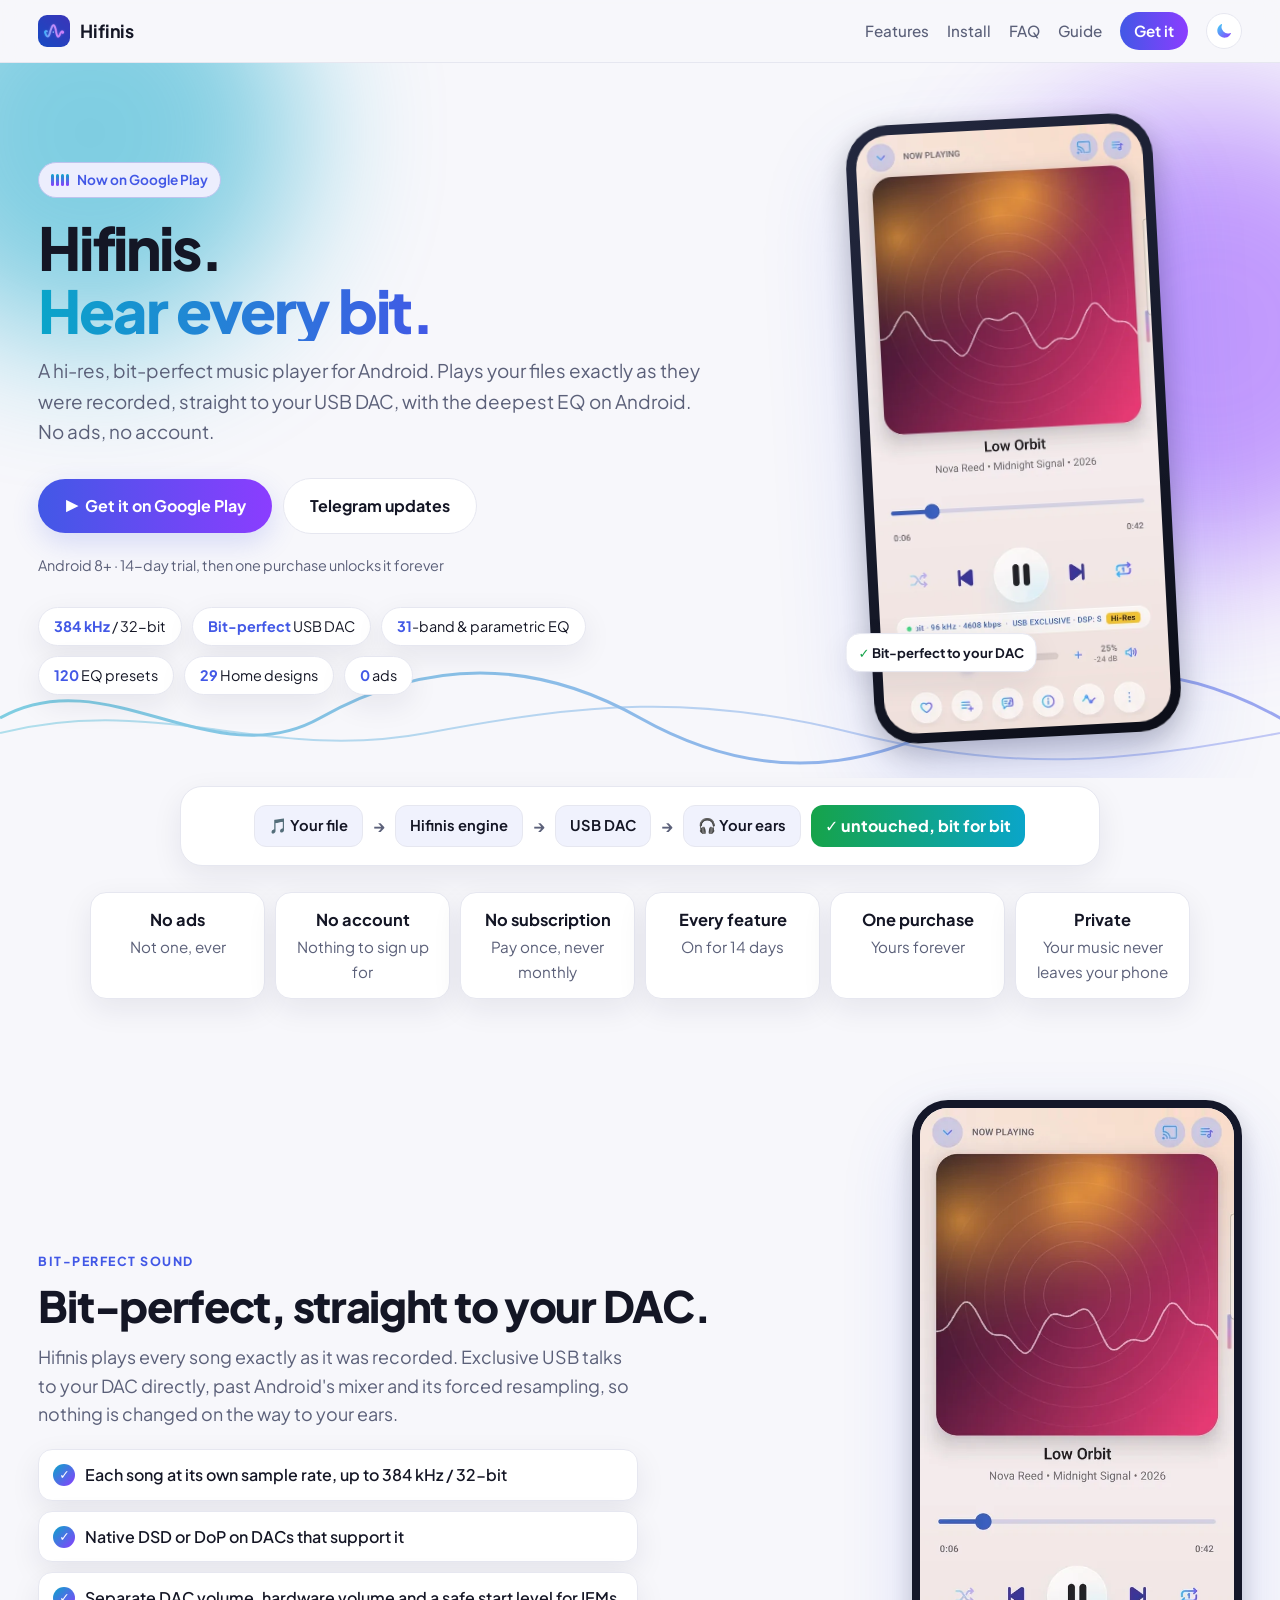
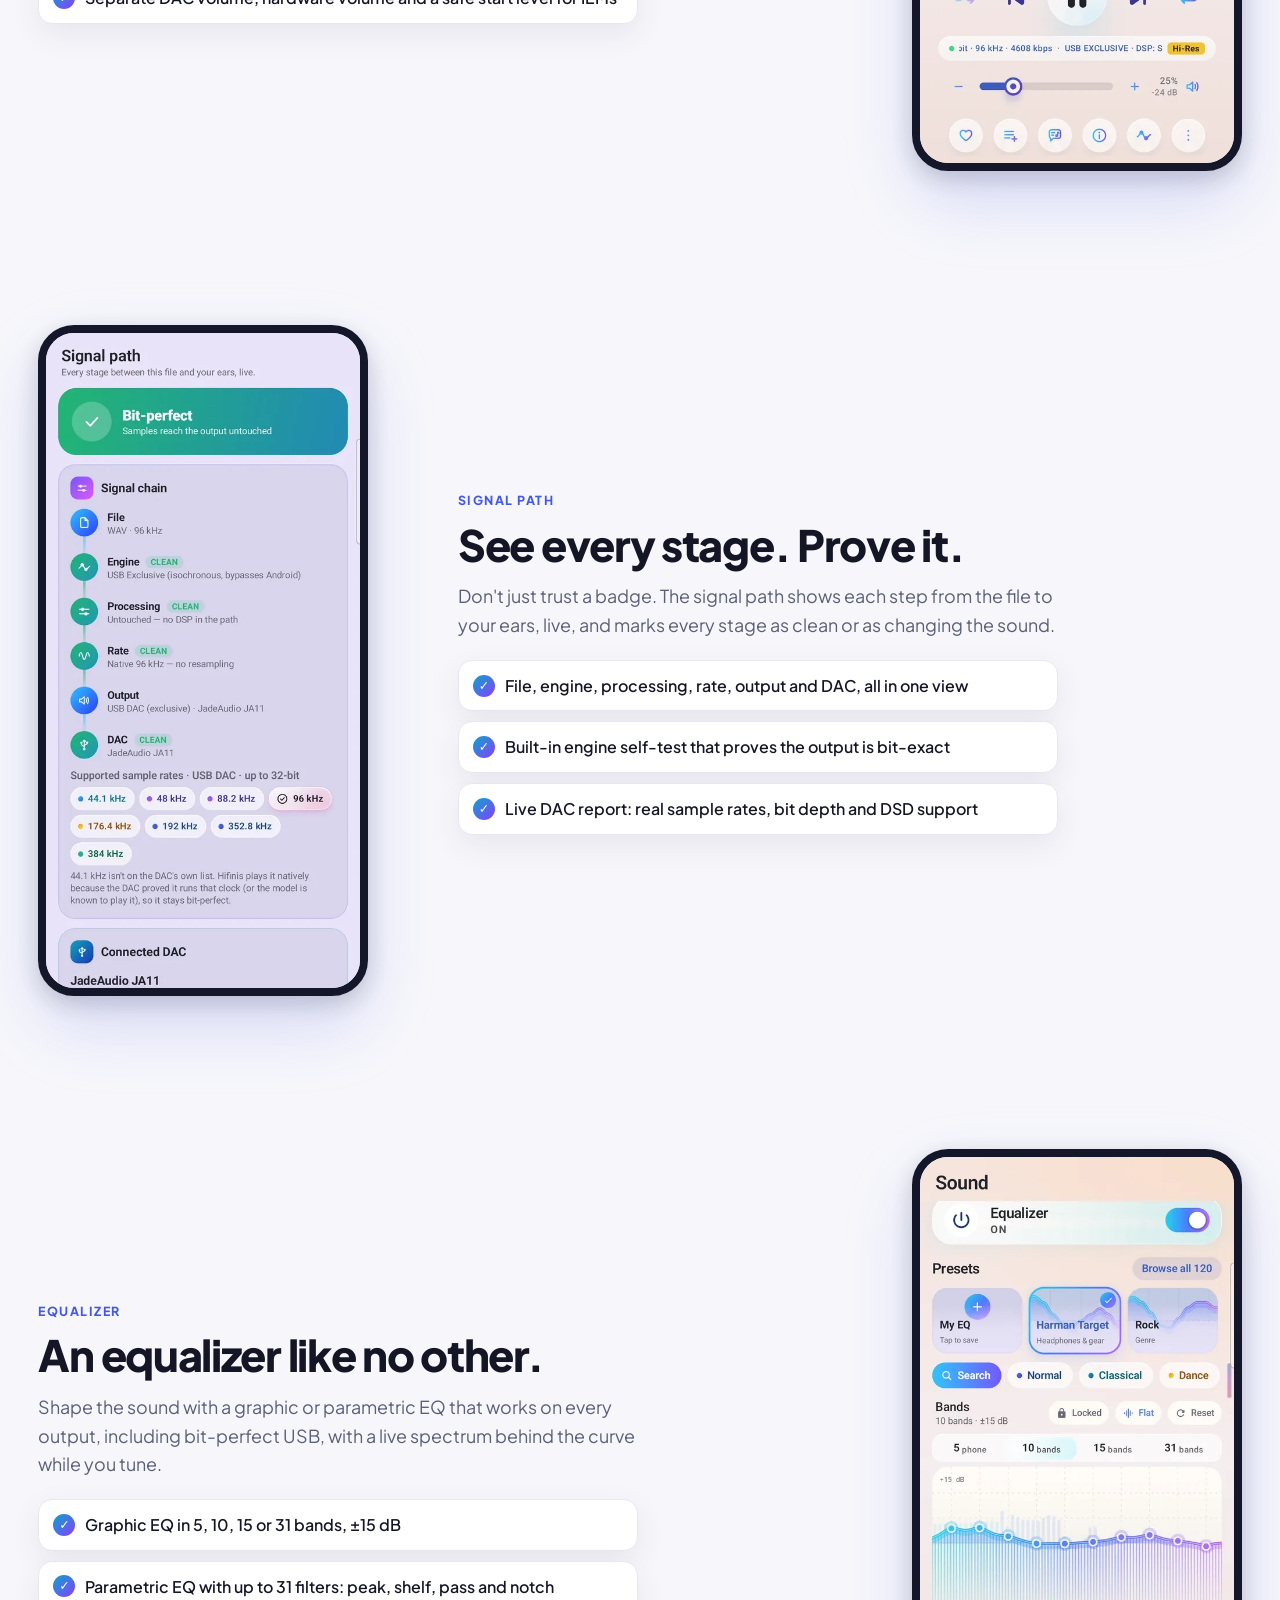
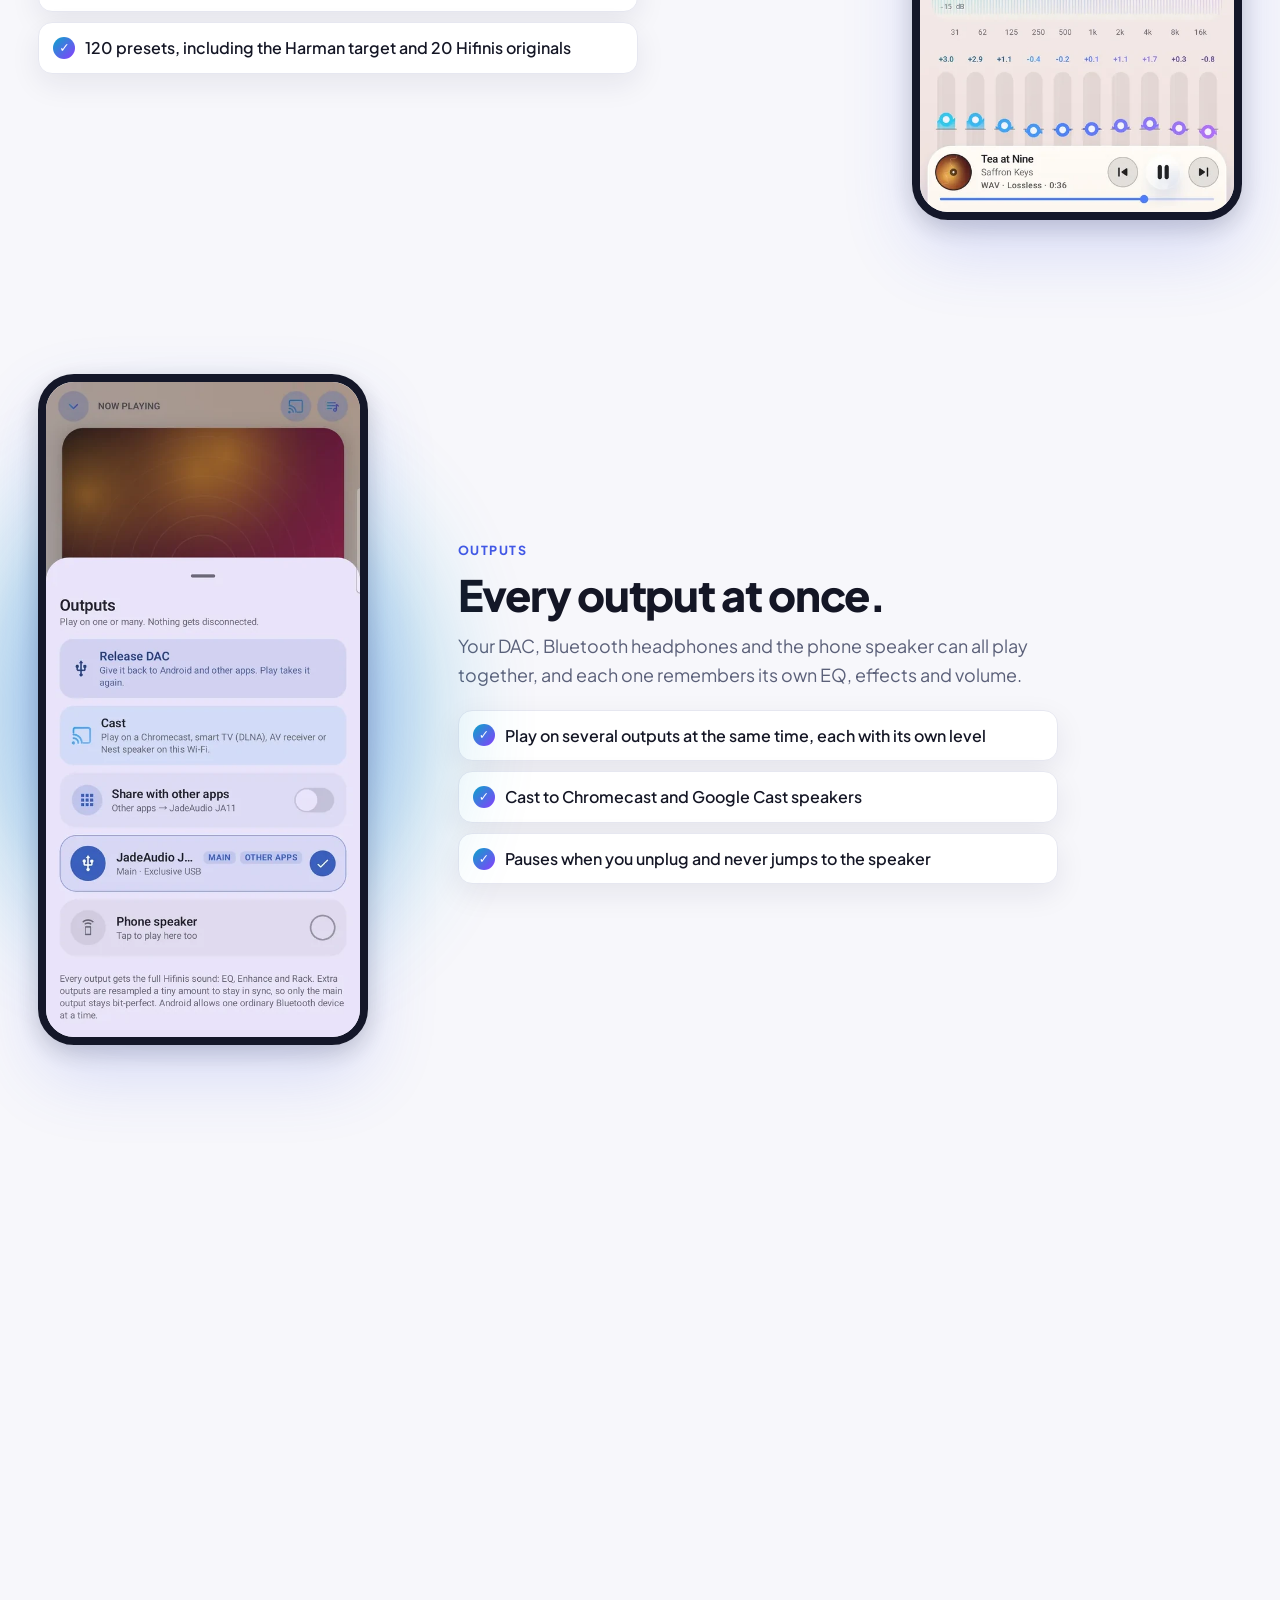
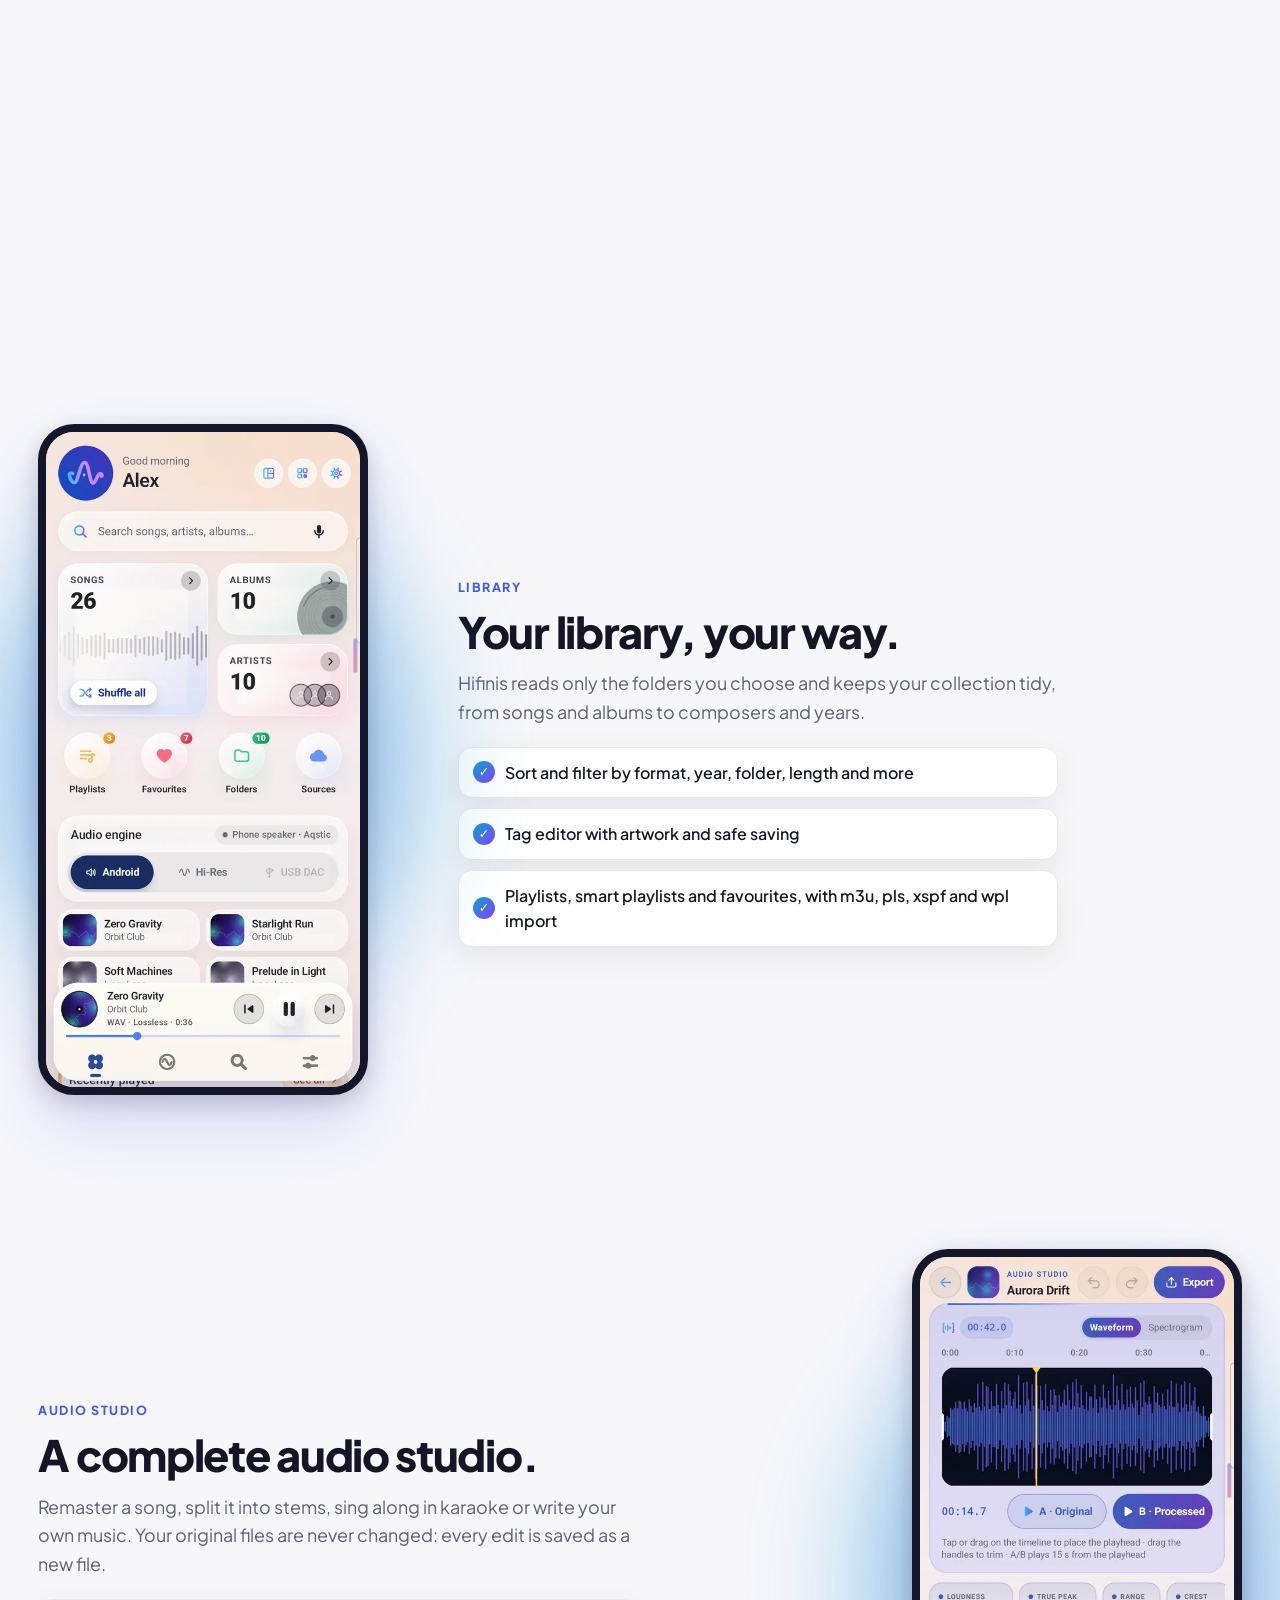
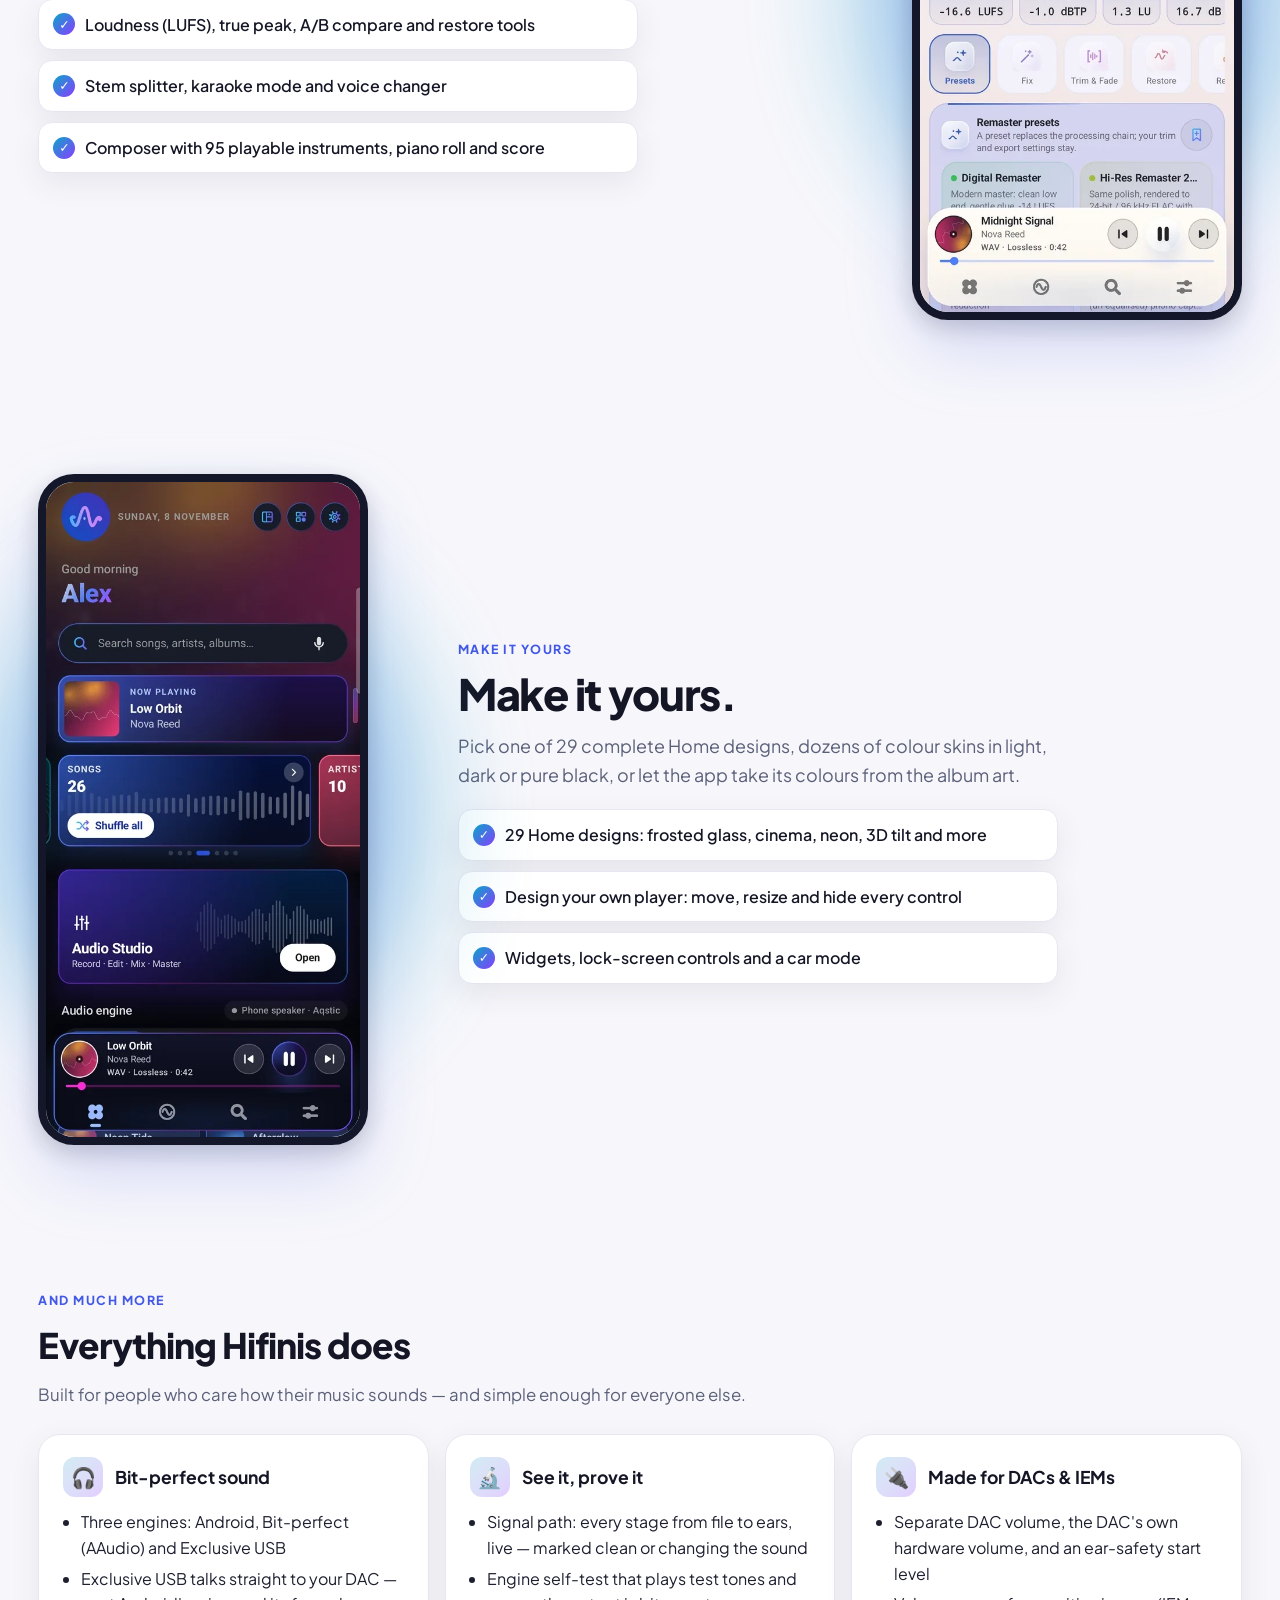
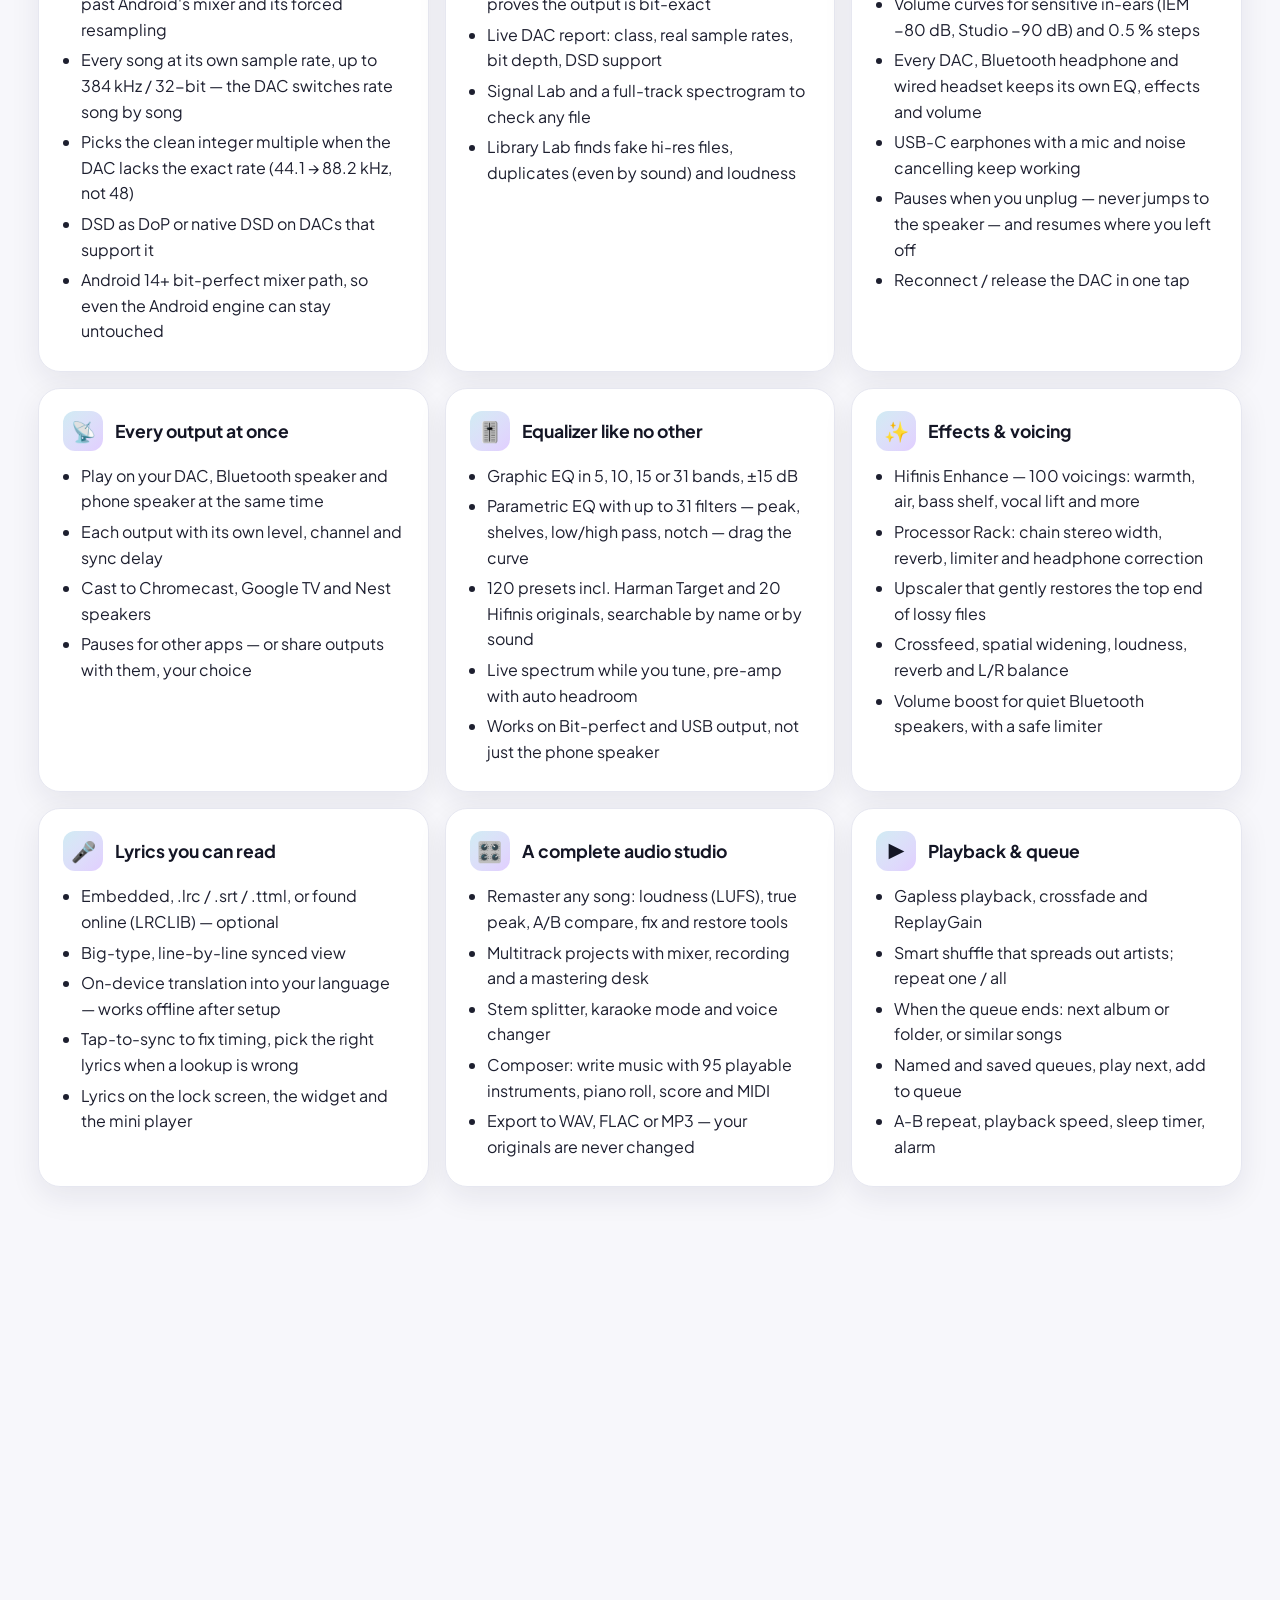
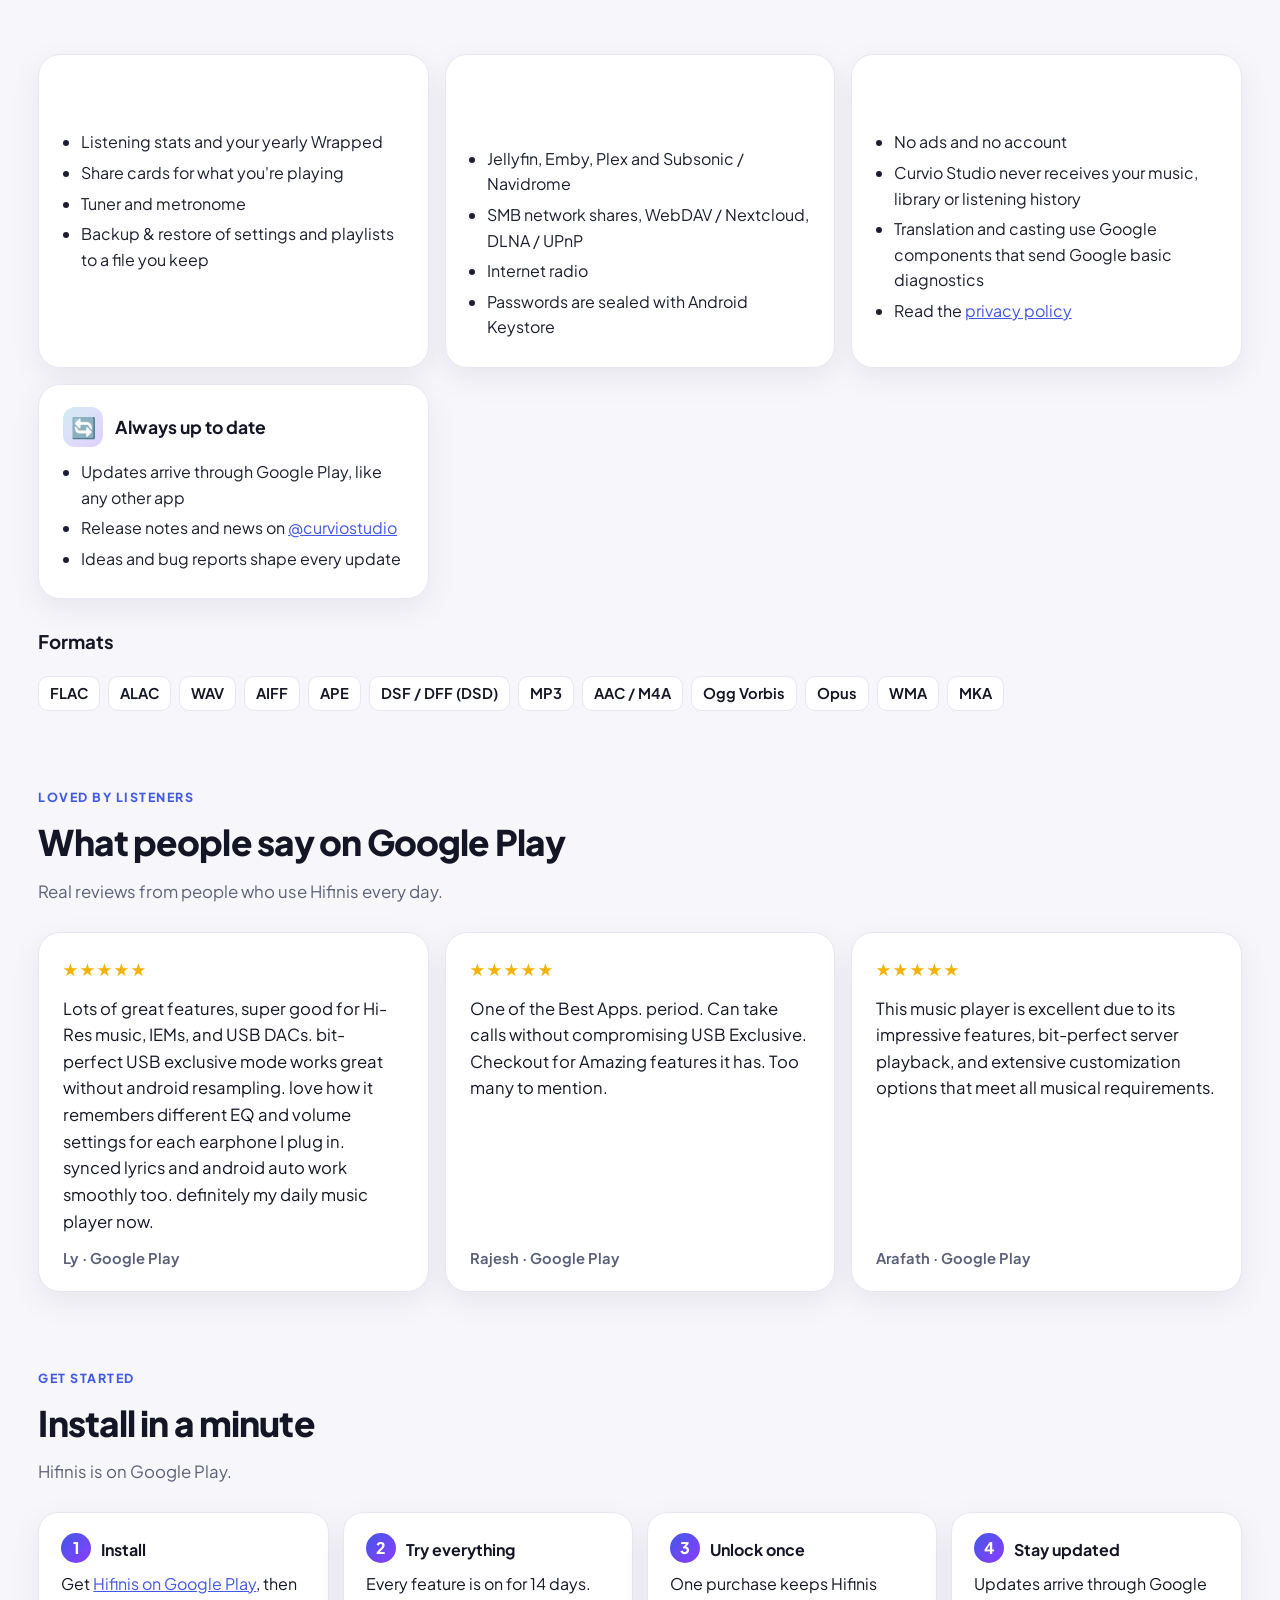
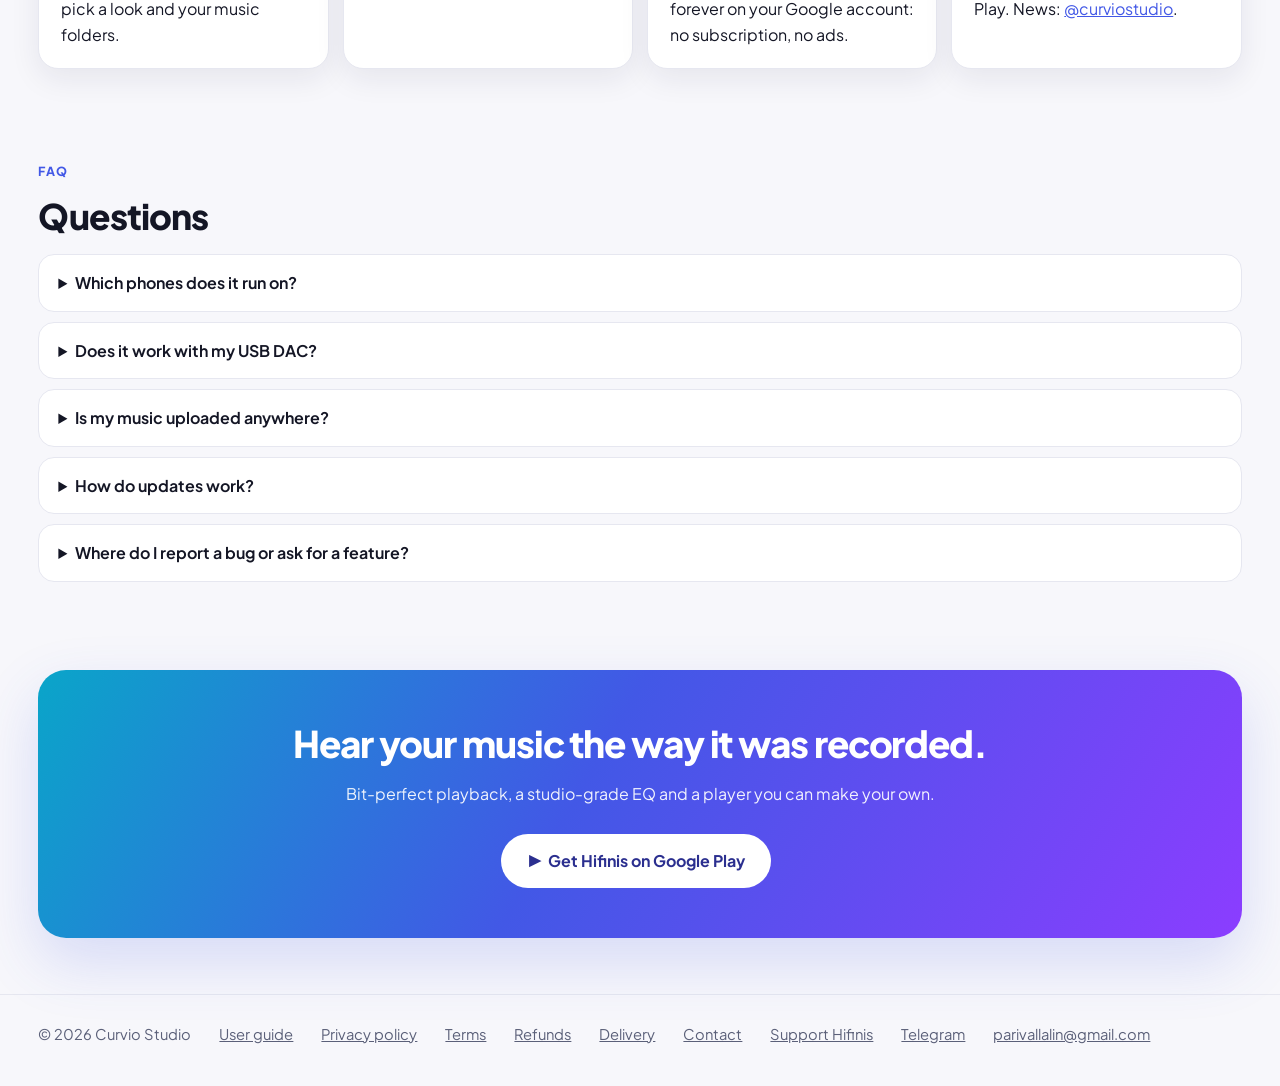
==== commit 1151a7ce: "Site motion (sound wave, EQ bars, signal pulse, count-up stats, tilt, star reveal, button sweep, pro" ====
--- a/index.html
+++ b/index.html
@@ -16,6 +16,8 @@
 <link rel="preconnect" href="https://fonts.gstatic.com" crossorigin>
 <link href="https://fonts.googleapis.com/css2?family=Plus+Jakarta+Sans:wght@400;500;600;700;800&display=swap" rel="stylesheet">
 <script src="theme.js"></script>
+<link rel="stylesheet" href="motion.css">
+<script src="motion.js" defer></script>
 <meta property="og:type" content="website">
 <meta property="og:site_name" content="Hifinis">
 <meta property="og:title" content="Hifinis — Hi-Res Music Player for Android">
@@ -121,7 +123,7 @@
   .eyebrow { display: inline-flex; align-items: center; gap: 8px; font-size: .85em; font-weight: 650; color: var(--accent);
              background: color-mix(in srgb, var(--accent) 10%, var(--bg2)); border: 1px solid color-mix(in srgb, var(--accent) 25%, var(--line));
              padding: 6px 12px; border-radius: 999px; }
-  .eyebrow i { width: 8px; height: 8px; border-radius: 50%; background: #22c55e; box-shadow: 0 0 0 4px rgba(34,197,94,.18); }
+  
   .hero h1 { font-size: clamp(2.3em, 5.6vw, 3.7em); line-height: 1.06; margin: 18px 0 14px; letter-spacing: -0.035em; font-weight: 800; }
   .hero p.lead { font-size: 1.18em; color: var(--muted); max-width: 680px; margin: 0 0 26px; }
   @media (max-width: 900px) { .hero p.lead { margin: 0 auto 26px; } }
@@ -276,9 +278,15 @@
 
 <div class="hero">
   <div class="blob a"></div><div class="blob b"></div>
+  <div class="hf-wave" aria-hidden="true">
+    <svg class="a" viewBox="0 0 2400 140" preserveAspectRatio="none"><defs><linearGradient id="hfw1" x1="0" x2="1"><stop offset="0" stop-color="#0aa5c9"/><stop offset=".5" stop-color="#4258e6"/><stop offset="1" stop-color="#8b3dff"/></linearGradient></defs>
+      <path fill="none" stroke="url(#hfw1)" stroke-width="3" d="M0 80 C 100 20, 200 140, 300 80 S 500 20, 600 80 S 800 140, 900 80 S 1100 20, 1200 80 C 1300 20, 1400 140, 1500 80 S 1700 20, 1800 80 S 2000 140, 2100 80 S 2300 20, 2400 80"/></svg>
+    <svg class="b" viewBox="0 0 2400 140" preserveAspectRatio="none">
+      <path fill="none" stroke="url(#hfw1)" stroke-width="2" d="M0 95 C 150 55, 250 125, 400 95 S 650 55, 800 95 S 1050 125, 1200 95 C 1350 55, 1450 125, 1600 95 S 1850 55, 2000 95 S 2250 125, 2400 95"/></svg>
+  </div>
   <div class="wrap">
     <div>
-      <span class="eyebrow"><i></i>Now on Google Play</span>
+      <span class="eyebrow"><span class="eq" aria-hidden="true"><i></i><i></i><i></i><i></i></span>Now on Google Play</span>
       <h1>Hifinis.<br><span class="grad">Hear every bit.</span></h1>
       <p class="lead">A hi-res, bit-perfect music player for Android. Plays your files exactly as they were
       recorded, straight to your USB DAC, with the deepest EQ on Android. No ads, no account.</p>
--- a/motion.css
+++ b/motion.css
@@ -0,0 +1,94 @@
+/* Hifinis motion (owner 2026-11-21: "attractive, unique animation, entire website").
+   Everything is built around sound: a flowing wave, dancing EQ bars, a signal pulse.
+   Only transform/opacity animate, and all of it stops for prefers-reduced-motion. */
+
+/* Reading progress, every page */
+.hf-progress { position: fixed; left: 0; top: 0; height: 3px; width: 100%; z-index: 50; pointer-events: none;
+  transform-origin: 0 50%; transform: scaleX(var(--p, 0));
+  background: linear-gradient(90deg, #0aa5c9, #4258e6, #8b3dff); }
+
+/* Dancing EQ bars (eyebrow chip, logo on hover) */
+.eq { display: inline-flex; align-items: flex-end; gap: 2px; height: 12px; }
+.eq i { width: 3px; height: 100%; border-radius: 2px; background: linear-gradient(180deg, #0aa5c9, #8b3dff);
+  transform-origin: 50% 100%; animation: hf-eq 1s ease-in-out infinite; }
+.eq i:nth-child(2) { animation-delay: -.35s; animation-duration: .8s; }
+.eq i:nth-child(3) { animation-delay: -.6s; animation-duration: 1.15s; }
+.eq i:nth-child(4) { animation-delay: -.15s; animation-duration: .9s; }
+@keyframes hf-eq { 0%, 100% { transform: scaleY(.25); } 50% { transform: scaleY(1); } }
+header.top img { transition: transform .4s cubic-bezier(.3, 1.6, .5, 1); }
+header.top .brand:hover img, header.top .wrap > img:hover { transform: rotate(-8deg) scale(1.08); }
+
+/* Flowing sound wave behind the hero */
+.hf-wave { position: absolute; left: 0; right: 0; bottom: 0; height: 140px; overflow: hidden; z-index: 0; pointer-events: none; opacity: .5; }
+.hf-wave svg { position: absolute; left: 0; bottom: 0; width: 200%; height: 100%; animation: hf-flow 14s linear infinite; }
+.hf-wave svg.b { animation-duration: 22s; animation-direction: reverse; opacity: .6; }
+@keyframes hf-flow { to { transform: translateX(-50%); } }
+:root[data-theme="dark"] .hf-wave { opacity: .35; }
+
+/* Headline: lines rise in, the gradient line shimmers */
+.hero h1 > * , .hero h1 { animation: hf-rise .9s cubic-bezier(.2, .7, .2, 1) both; }
+.hero h1 .grad { display: inline-block; background-size: 200% 100%; animation: hf-rise .9s .15s cubic-bezier(.2, .7, .2, 1) both, hf-shimmer 6s 1.2s linear infinite; }
+.hero p.lead { animation: hf-rise .9s .25s cubic-bezier(.2, .7, .2, 1) both; }
+.hero .btn { animation: hf-rise .9s .35s cubic-bezier(.2, .7, .2, 1) both; }
+@keyframes hf-rise { from { opacity: 0; transform: translateY(22px); } to { opacity: 1; transform: none; } }
+@keyframes hf-shimmer { to { background-position: -200% 0; } }
+
+/* The phone floats like it is breathing to the beat */
+.hero .phone { animation: hf-float 6s ease-in-out infinite; }
+@keyframes hf-float { 0%, 100% { translate: 0 0; } 50% { translate: 0 -12px; } }
+.hero .phone .badge { animation: hf-pop .6s 1s cubic-bezier(.3, 1.6, .5, 1) both; }
+@keyframes hf-pop { from { opacity: 0; transform: rotate(3deg) scale(.6); } to { opacity: 1; transform: rotate(3deg) scale(1); } }
+
+/* Buttons: a light sweep */
+.btn { position: relative; overflow: hidden; }
+.btn::after { content: ""; position: absolute; top: 0; bottom: 0; width: 40%; left: -60%;
+  background: linear-gradient(100deg, transparent, rgba(255, 255, 255, .45), transparent); transform: skewX(-20deg); }
+.btn:hover::after { animation: hf-sweep .8s ease; }
+.btn.main::after { animation: hf-sweep 1.1s 2.2s ease both; }
+.btn.main:hover::after { animation: hf-sweep .8s ease; }
+@keyframes hf-sweep { from { left: -60%; } to { left: 130%; } }
+
+/* Signal pulse: each stage lights in turn, then the check pops */
+.path.run .st, .path.run .ar { animation: hf-light .5s both; }
+.path.run > :nth-child(1) { animation-delay: .1s; } .path.run > :nth-child(2) { animation-delay: .3s; }
+.path.run > :nth-child(3) { animation-delay: .5s; } .path.run > :nth-child(4) { animation-delay: .7s; }
+.path.run > :nth-child(5) { animation-delay: .9s; } .path.run > :nth-child(6) { animation-delay: 1.1s; }
+.path.run > :nth-child(7) { animation-delay: 1.3s; }
+.path.run .ok { animation: hf-check .7s 1.6s cubic-bezier(.3, 1.6, .5, 1) both; }
+.path .st { transition: box-shadow .3s; }
+@keyframes hf-light { 0% { opacity: .35; transform: translateY(4px); } 60% { box-shadow: 0 0 0 4px color-mix(in srgb, #4258e6 25%, transparent); } 100% { opacity: 1; transform: none; } }
+@keyframes hf-check { from { opacity: 0; transform: scale(.5); } to { opacity: 1; transform: scale(1); } }
+
+/* Scroll reveals (motion.js adds .rv, then .in), staggered by --d */
+.rv { opacity: 0; transform: translateY(26px); transition: opacity .7s ease, transform .7s cubic-bezier(.2, .7, .2, 1); transition-delay: var(--d, 0s); }
+.rv.in { opacity: 1; transform: none; }
+.feature .shot.rv { transform: translateX(60px) rotate(4deg); }
+.feature.flip .shot.rv { transform: translateX(-60px) rotate(-4deg); }
+.feature .shot.rv.in { transform: none; }
+.feature .shot img { transition: transform .25s ease, box-shadow .3s; will-change: transform; }
+
+/* Cards: a glow follows the pointer */
+.card { position: relative; overflow: hidden; }
+.card::after { content: ""; position: absolute; inset: 0; pointer-events: none; opacity: 0; transition: opacity .3s;
+  background: radial-gradient(360px circle at var(--mx, 50%) var(--my, 50%), color-mix(in srgb, #8b3dff 14%, transparent), transparent 60%); }
+.card:hover::after { opacity: 1; }
+
+/* Review stars light one by one */
+.quote .stars span { display: inline-block; opacity: .2; transform: scale(.6); transition: opacity .3s, transform .4s cubic-bezier(.3, 1.6, .5, 1); }
+.quote.in .stars span, .quote .stars.in span { opacity: 1; transform: none; }
+.quote .stars span:nth-child(2) { transition-delay: .12s; } .quote .stars span:nth-child(3) { transition-delay: .24s; }
+.quote .stars span:nth-child(4) { transition-delay: .36s; } .quote .stars span:nth-child(5) { transition-delay: .48s; }
+
+/* Final call to action: the gradient keeps moving */
+.final .box { background-size: 200% 200%; animation: hf-grad 10s ease-in-out infinite; }
+@keyframes hf-grad { 0%, 100% { background-position: 0% 50%; } 50% { background-position: 100% 50%; } }
+
+/* Contents lists: the section you are reading is highlighted */
+aside a.hf-on { color: var(--fg) !important; background: var(--card); box-shadow: inset 3px 0 0 var(--accent); }
+
+@media (prefers-reduced-motion: reduce) {
+  *, *::before, *::after { animation: none !important; transition: none !important; }
+  .rv, .feature .shot.rv { opacity: 1 !important; transform: none !important; }
+  .quote .stars span { opacity: 1; transform: none; }
+  .hf-wave { display: none; }
+}
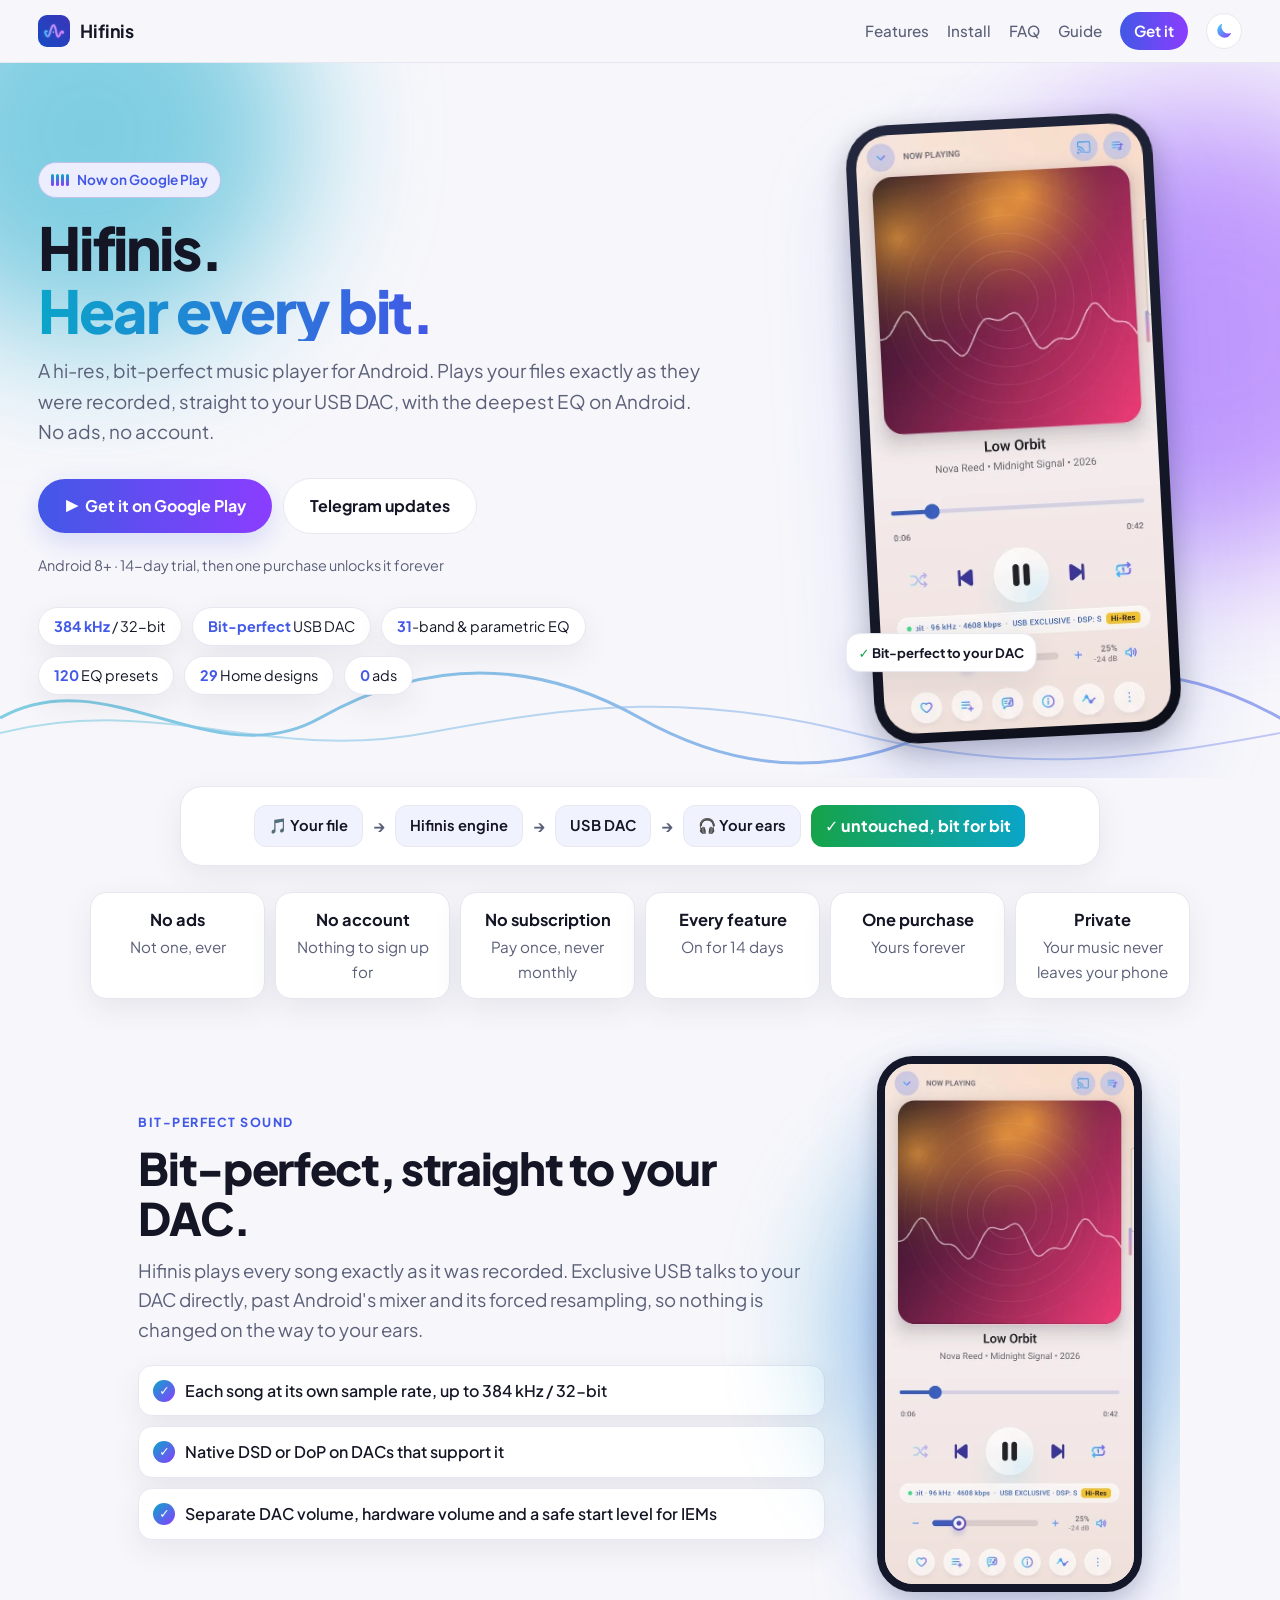
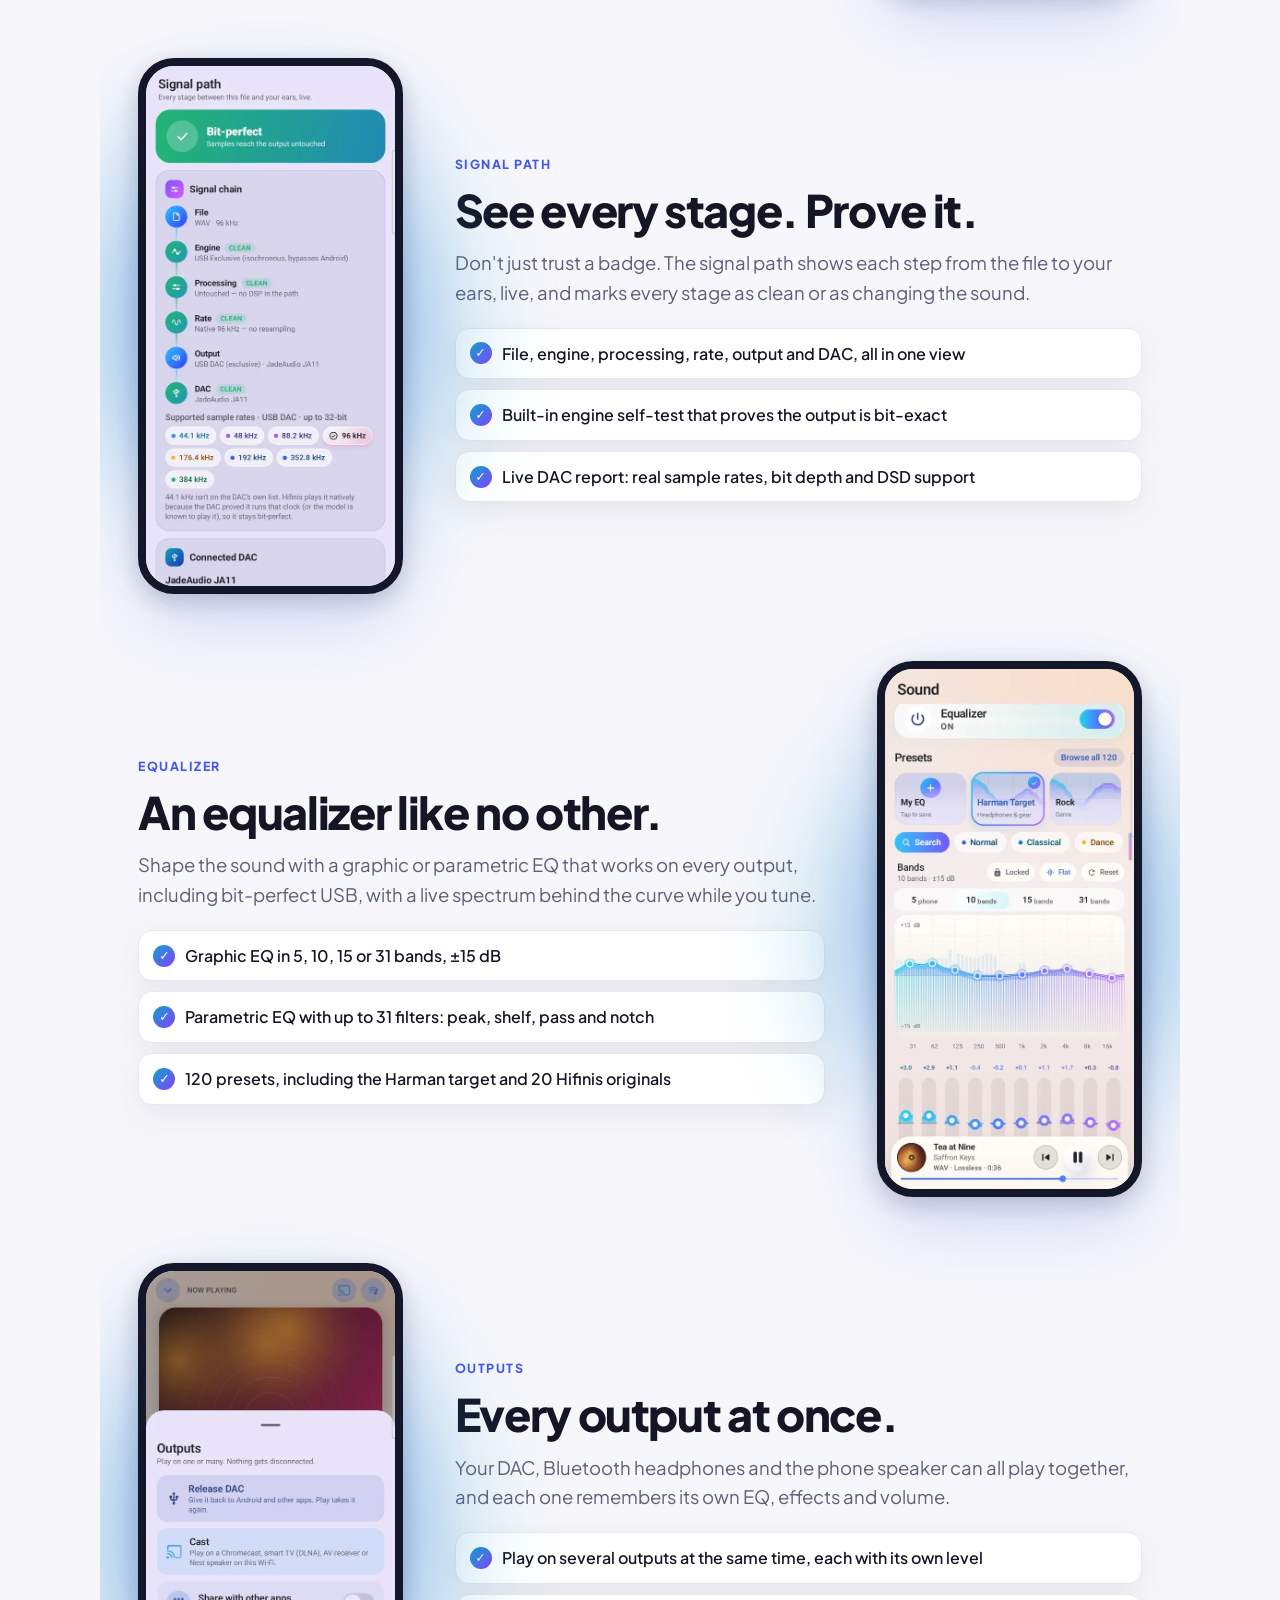
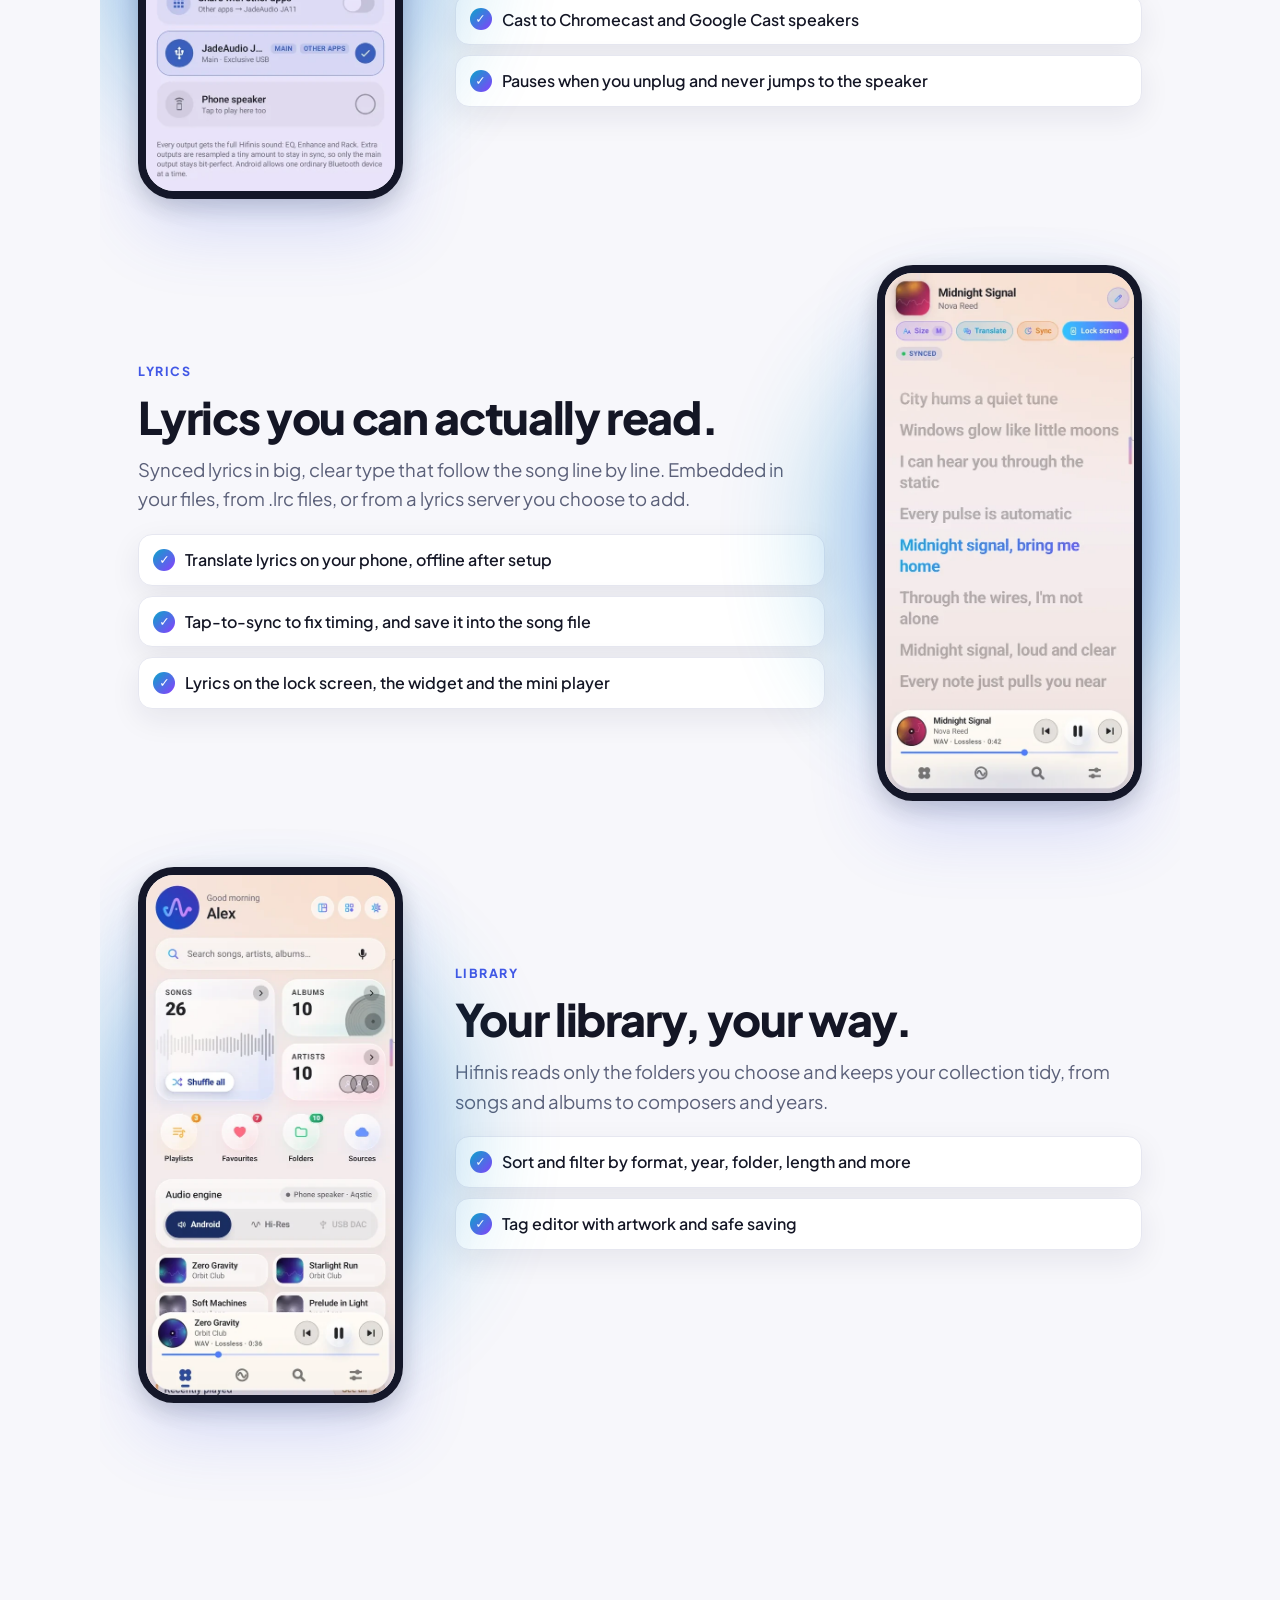
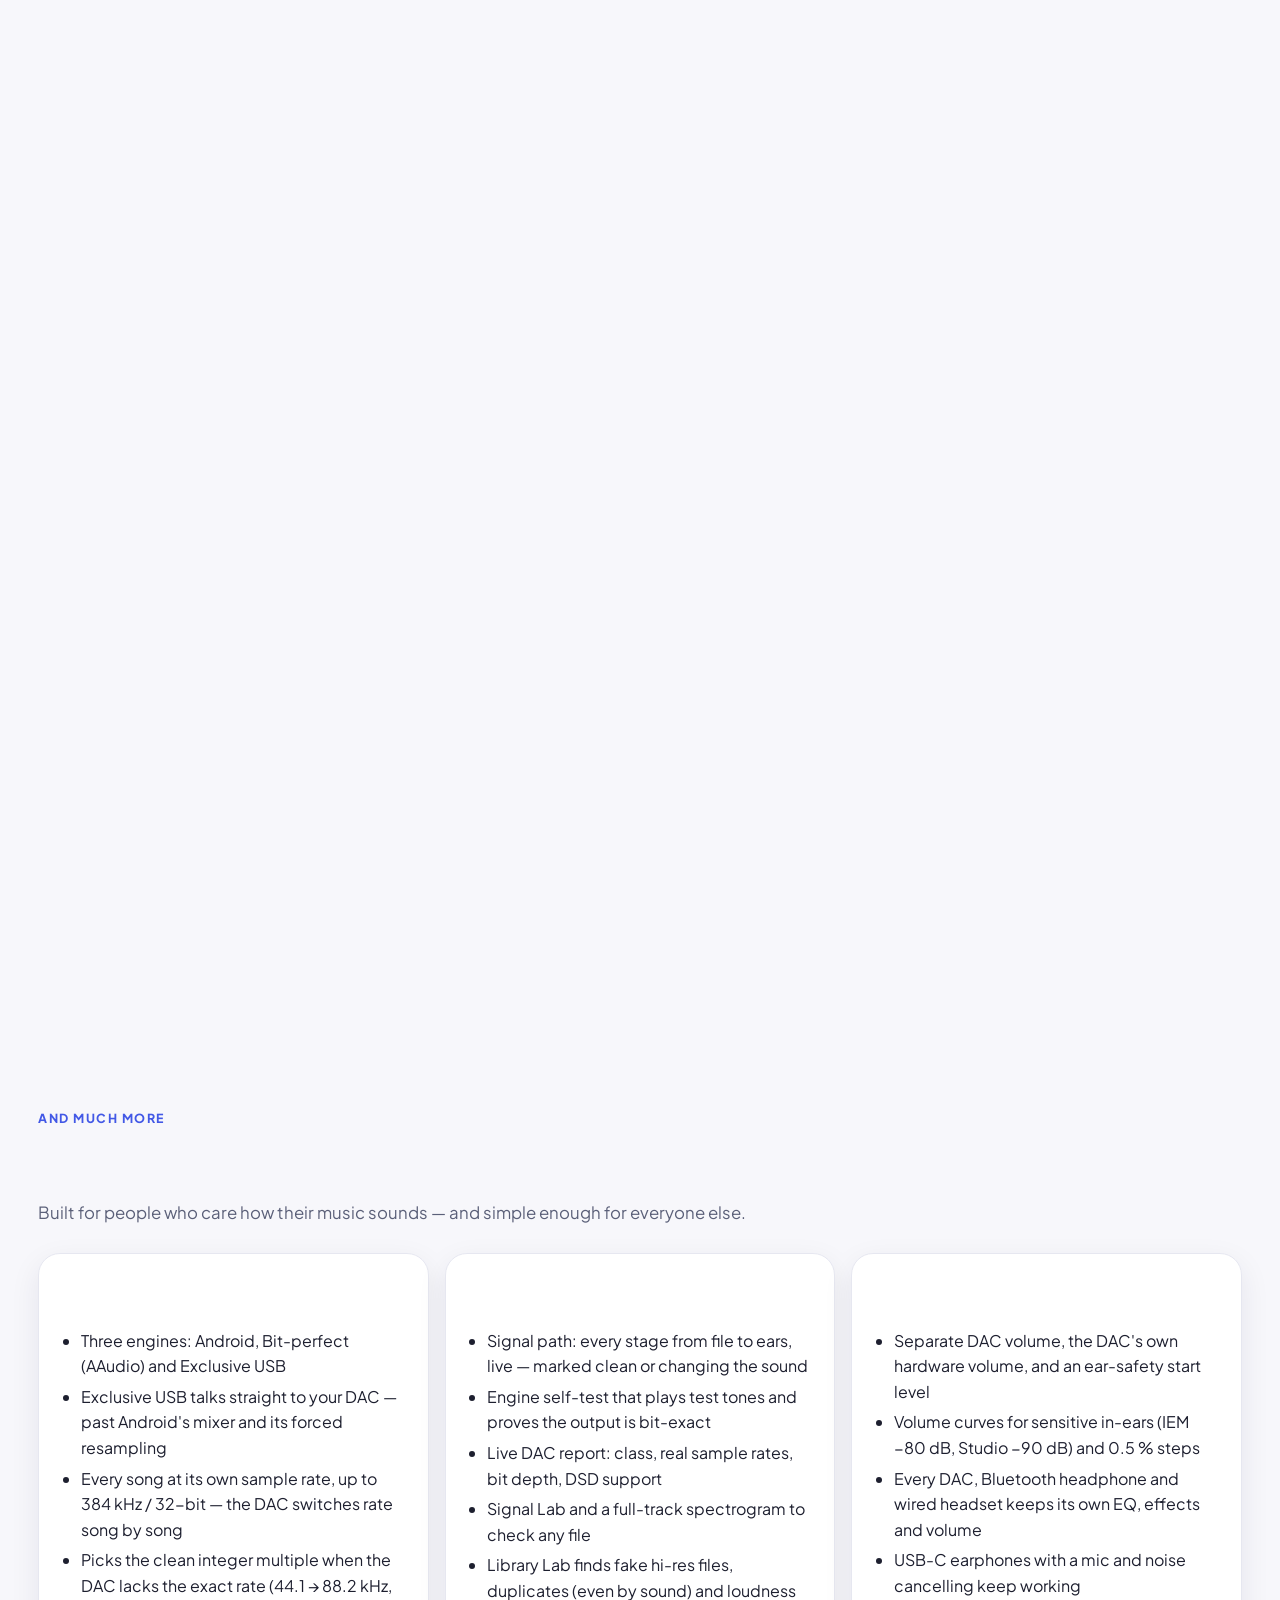
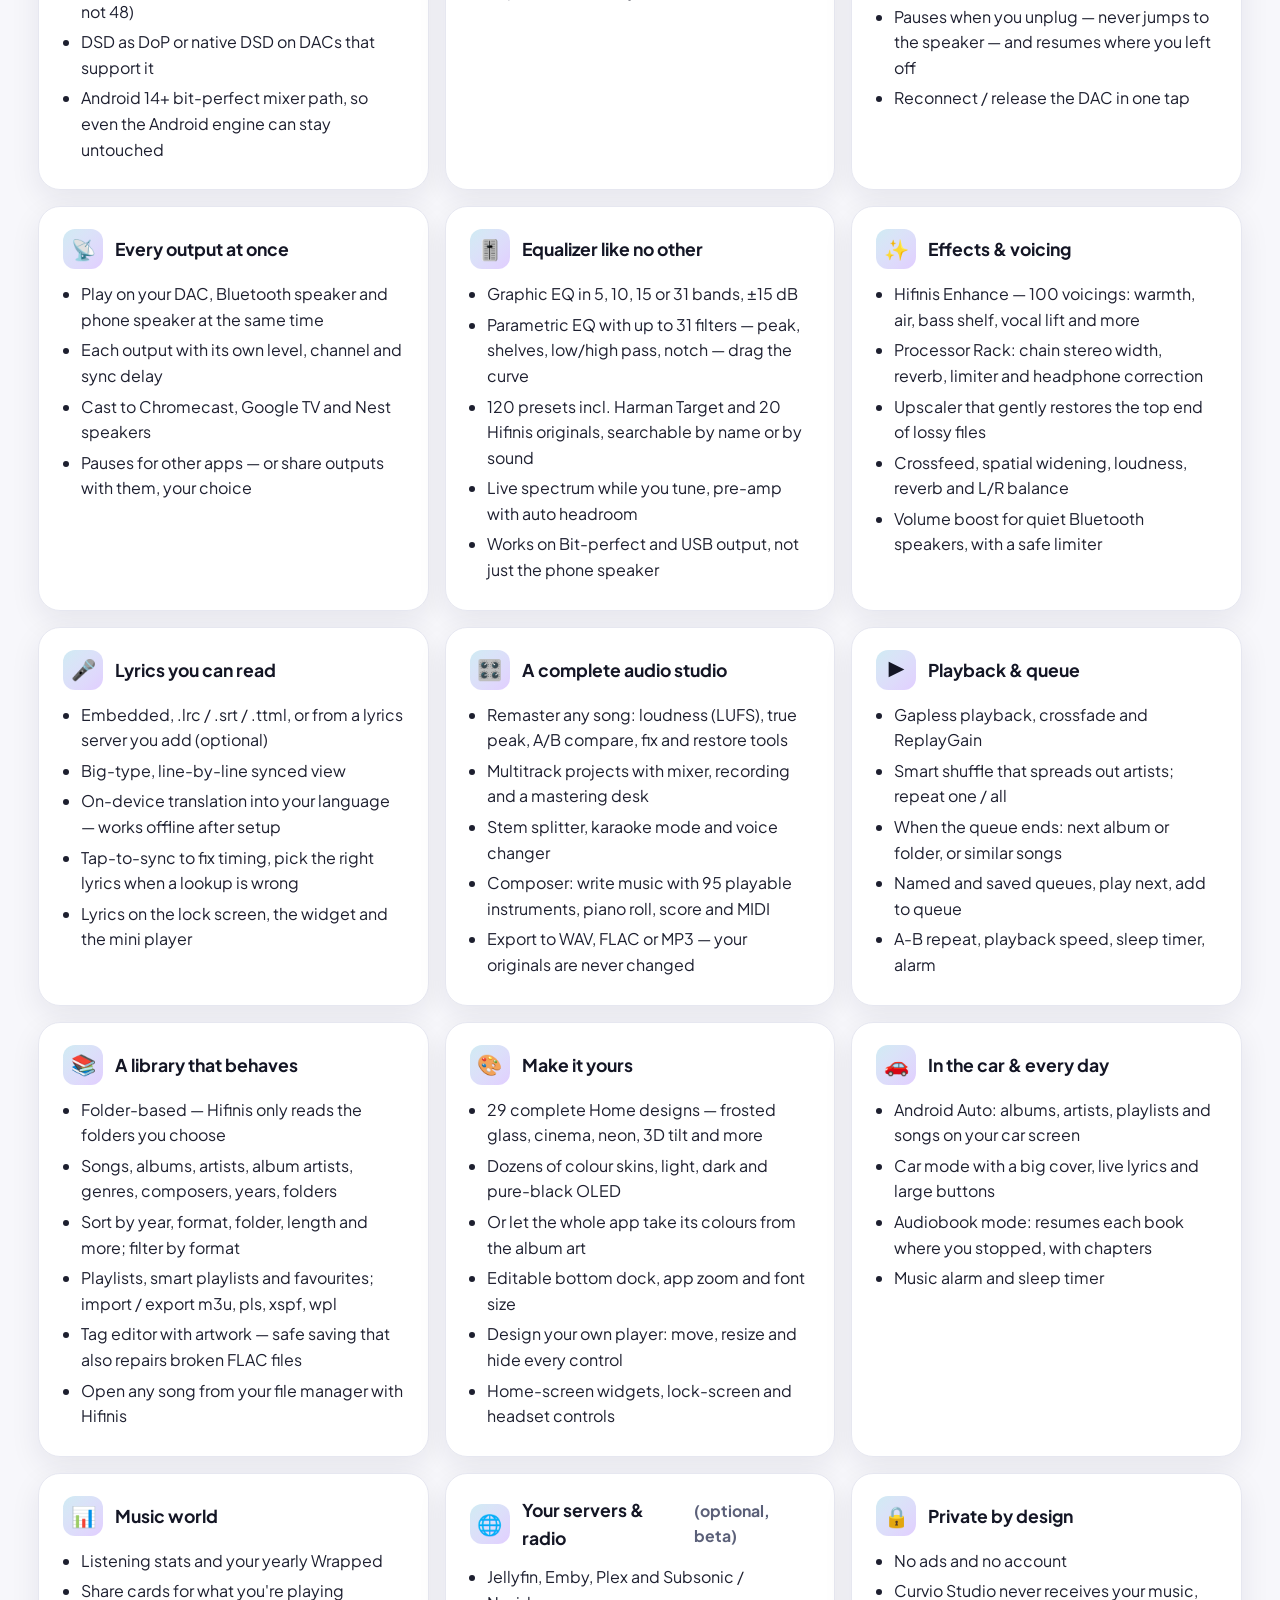
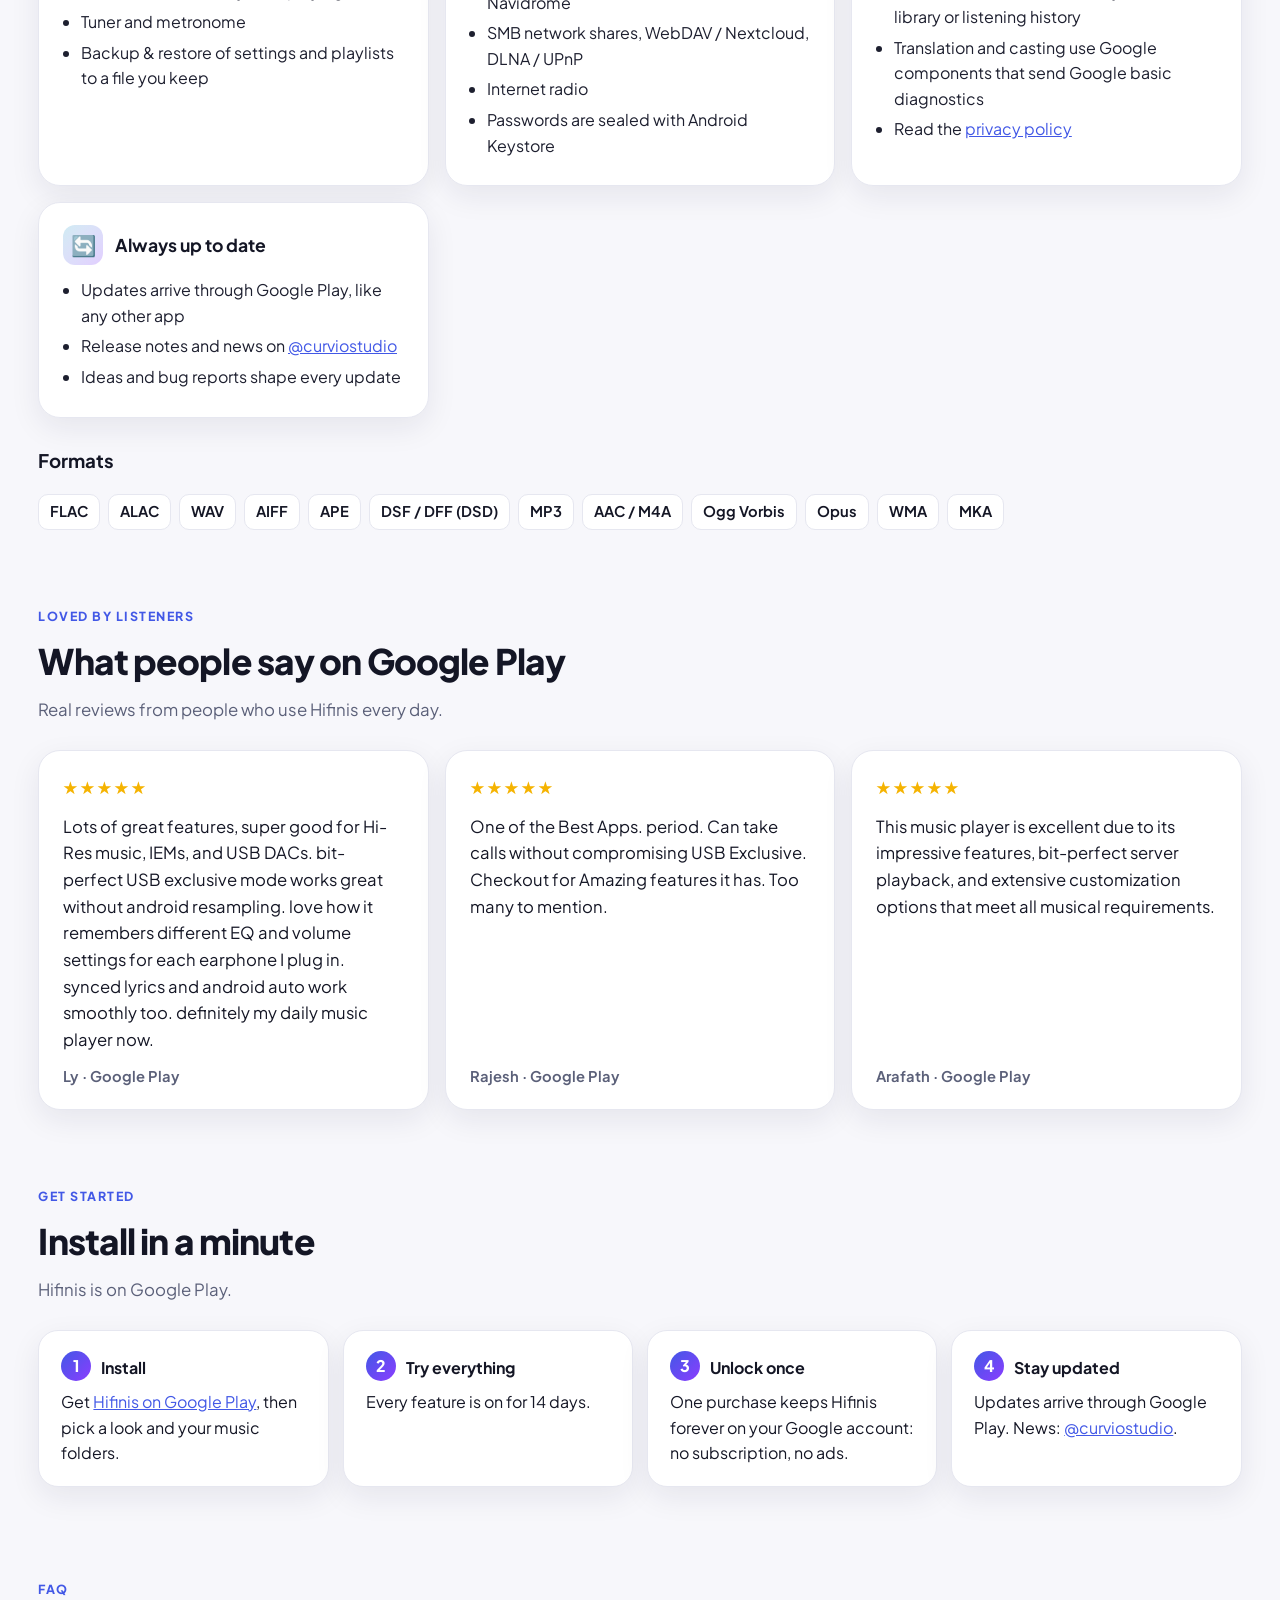
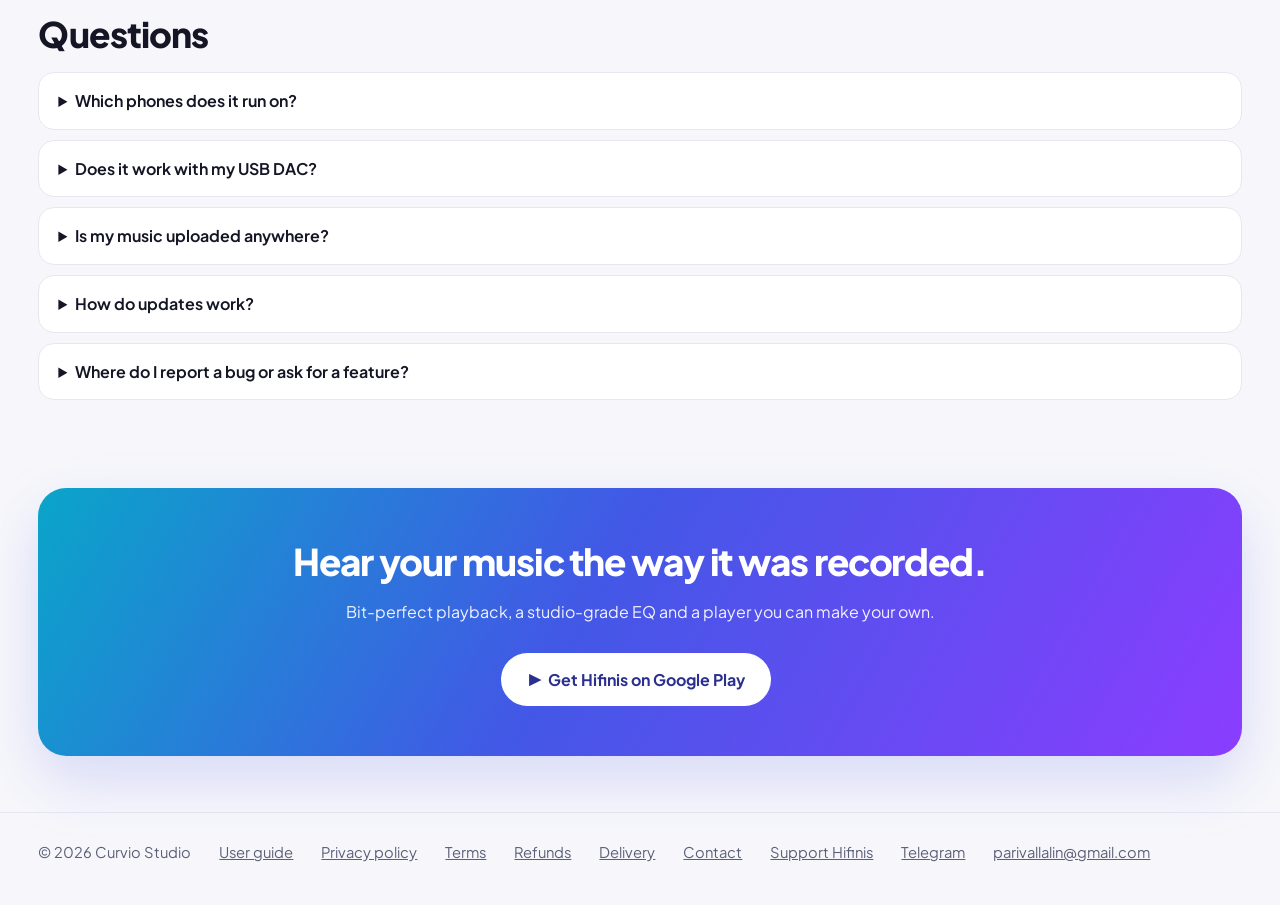
==== commit bc3d5c6c: "Tighter feature sections (no big gaps); lyrics wording: no built-in online source, only a server the" ====
--- a/index.html
+++ b/index.html
@@ -212,19 +212,21 @@
   /* Feature showcase: one screenshot with its explanation, alternating sides (owner 2026-11-21) */
   .showcase { padding-top: 24px; overflow-x: clip; }
   html { overflow-x: clip; }
-  .feature { display: grid; grid-template-columns: minmax(0, 1fr) minmax(240px, 330px); gap: clamp(32px, 7vw, 110px);
-             align-items: center; padding: clamp(40px, 6vw, 84px) 0; }
-  .feature.flip { grid-template-columns: minmax(240px, 330px) minmax(0, 1fr); }
+  /* Tight pairs (owner 2026-11-21: "big empty gaps"): smaller phone, half the padding, closer columns */
+  .showcase { max-width: 1080px; }
+  .feature { display: grid; grid-template-columns: minmax(0, 1fr) minmax(220px, 265px); gap: clamp(28px, 4vw, 56px);
+             align-items: center; padding: clamp(18px, 2.6vw, 34px) 0; }
+  .feature.flip { grid-template-columns: minmax(220px, 265px) minmax(0, 1fr); }
   .feature.flip .shot { order: -1; }
-  .feature .copy h2 { font-size: clamp(1.8em, 3.8vw, 2.7em); line-height: 1.1; letter-spacing: -0.03em; margin: 4px 0 14px; font-weight: 800; }
-  .feature .copy p { color: var(--muted); font-size: 1.12em; max-width: 600px; margin: 0 0 20px; }
-  .feature ul.points { list-style: none; padding: 0; margin: 0; display: grid; gap: 10px; max-width: 600px; }
+  .feature .copy h2 { font-size: clamp(1.8em, 3.8vw, 2.8em); line-height: 1.1; letter-spacing: -0.03em; margin: 4px 0 14px; font-weight: 800; }
+  .feature .copy p { color: var(--muted); font-size: 1.16em; margin: 0 0 20px; }
+  .feature ul.points { list-style: none; padding: 0; margin: 0; display: grid; gap: 10px; }
   .feature ul.points li { position: relative; padding: 12px 16px 12px 46px; background: var(--card); border: 1px solid var(--line);
                           border-radius: 14px; box-shadow: var(--shadow); font-weight: 550; }
   .feature ul.points li::before { content: "\2713"; position: absolute; left: 14px; top: 50%; transform: translateY(-50%);
                                   width: 22px; height: 22px; border-radius: 50%; display: grid; place-items: center; font-size: .78em; color: #fff;
                                   background: linear-gradient(135deg, var(--cyan), var(--accent2)); }
-  .feature .shot { position: relative; justify-self: center; width: 100%; max-width: 330px; }
+  .feature .shot { position: relative; justify-self: center; width: 100%; max-width: 265px; }
   .feature .shot::before { content: ""; position: absolute; inset: 10% -14%; border-radius: 50%; z-index: 0; filter: blur(60px); opacity: .45;
                            background: radial-gradient(circle, var(--accent2), var(--cyan) 60%, transparent 75%); }
   :root[data-theme="dark"] .feature .shot::before { opacity: .28; }
@@ -235,7 +237,7 @@
   @media (max-width: 860px) {
     .feature, .feature.flip { grid-template-columns: 1fr; gap: 28px; text-align: left; }
     .feature.flip .shot { order: 0; }
-    .feature .shot { max-width: 280px; }
+    .feature .shot { max-width: 250px; }
   }
 
   /* Why people switch */
@@ -387,7 +389,7 @@
     <div class="copy">
       <span class="label">Lyrics</span>
       <h2>Lyrics you can actually read.</h2>
-      <p>Synced lyrics in big, clear type that follow the song line by line. Embedded in your files, from .lrc files, or found online when you allow it.</p>
+      <p>Synced lyrics in big, clear type that follow the song line by line. Embedded in your files, from .lrc files, or from a lyrics server you choose to add.</p>
       <ul class="points">
         <li>Translate lyrics on your phone, offline after setup</li>
         <li>Tap-to-sync to fix timing, and save it into the song file</li>
@@ -507,7 +509,7 @@
     <div class="card">
       <h3><span class="ic">🎤</span>Lyrics you can read</h3>
       <ul>
-        <li>Embedded, .lrc / .srt / .ttml, or found online (LRCLIB) — optional</li>
+        <li>Embedded, .lrc / .srt / .ttml, or from a lyrics server you add (optional)</li>
         <li>Big-type, line-by-line synced view</li>
         <li>On-device translation into your language — works offline after setup</li>
         <li>Tap-to-sync to fix timing, pick the right lyrics when a lookup is wrong</li>
